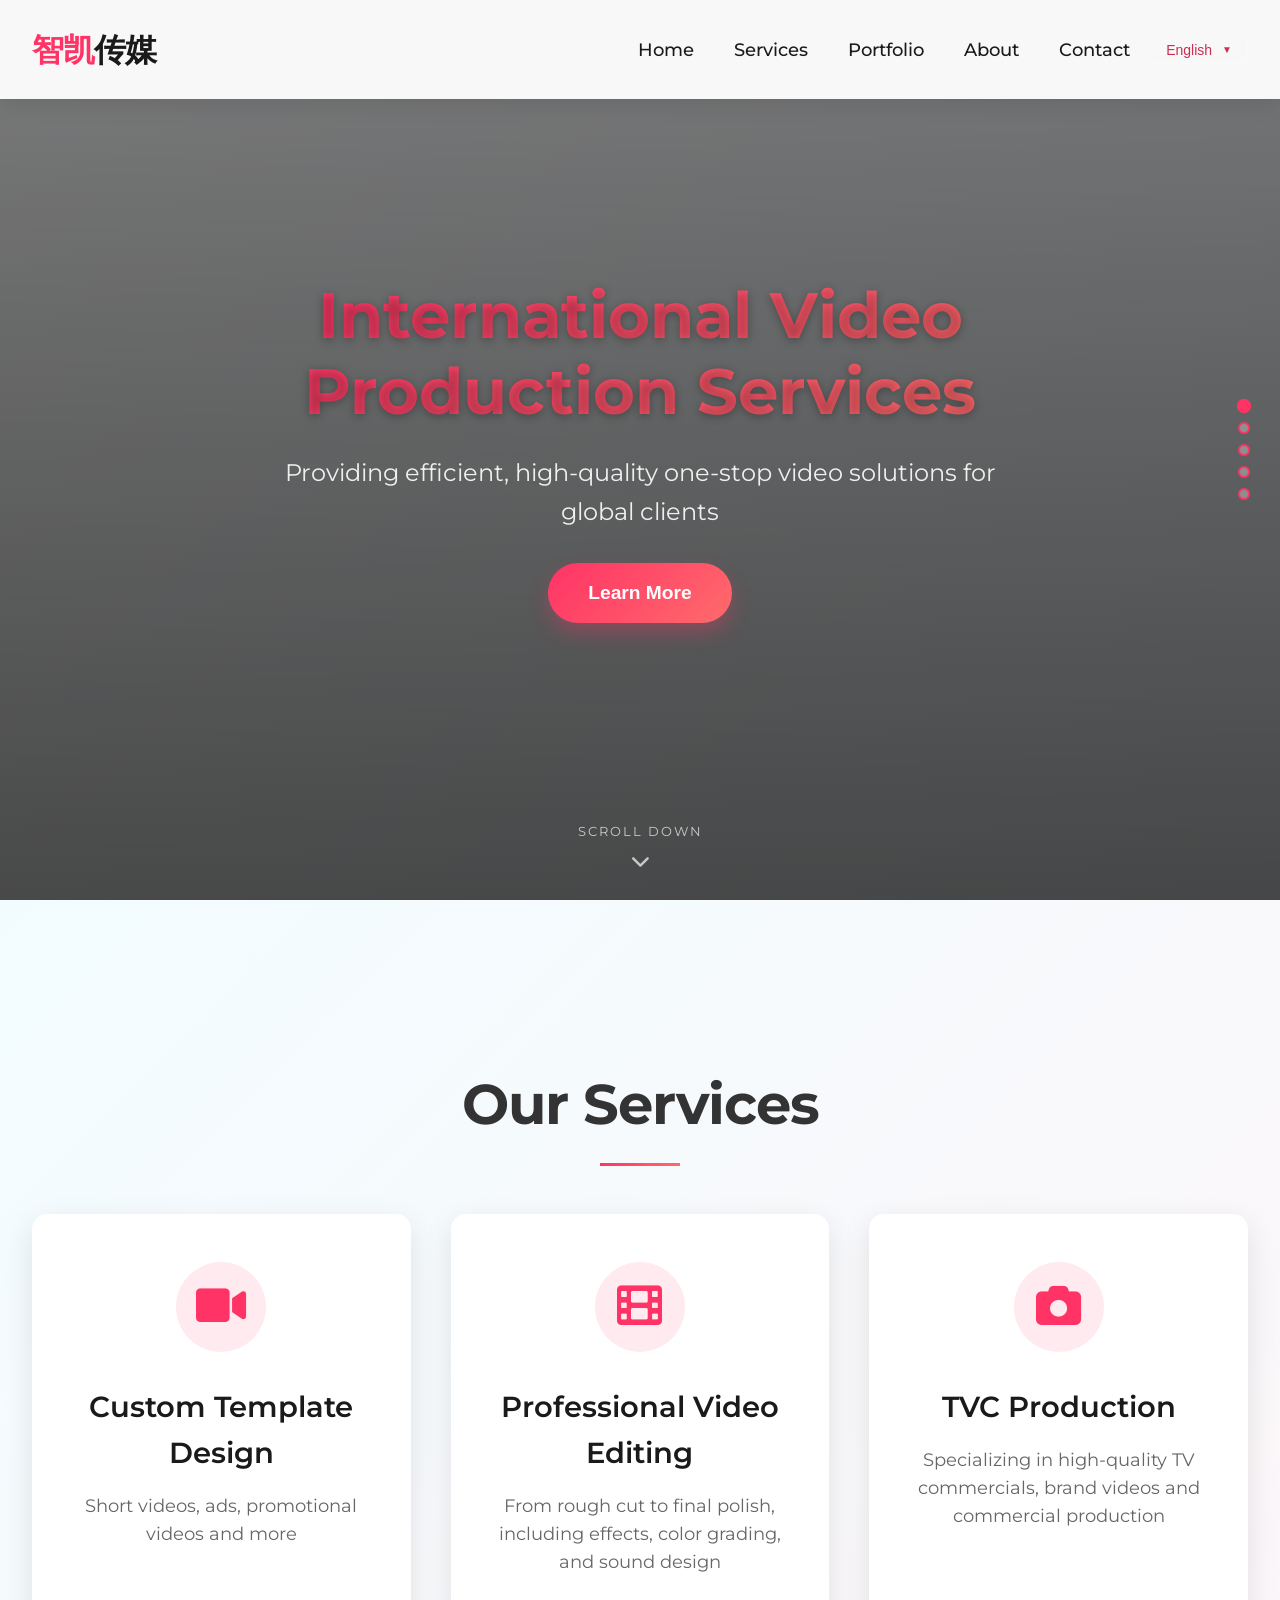
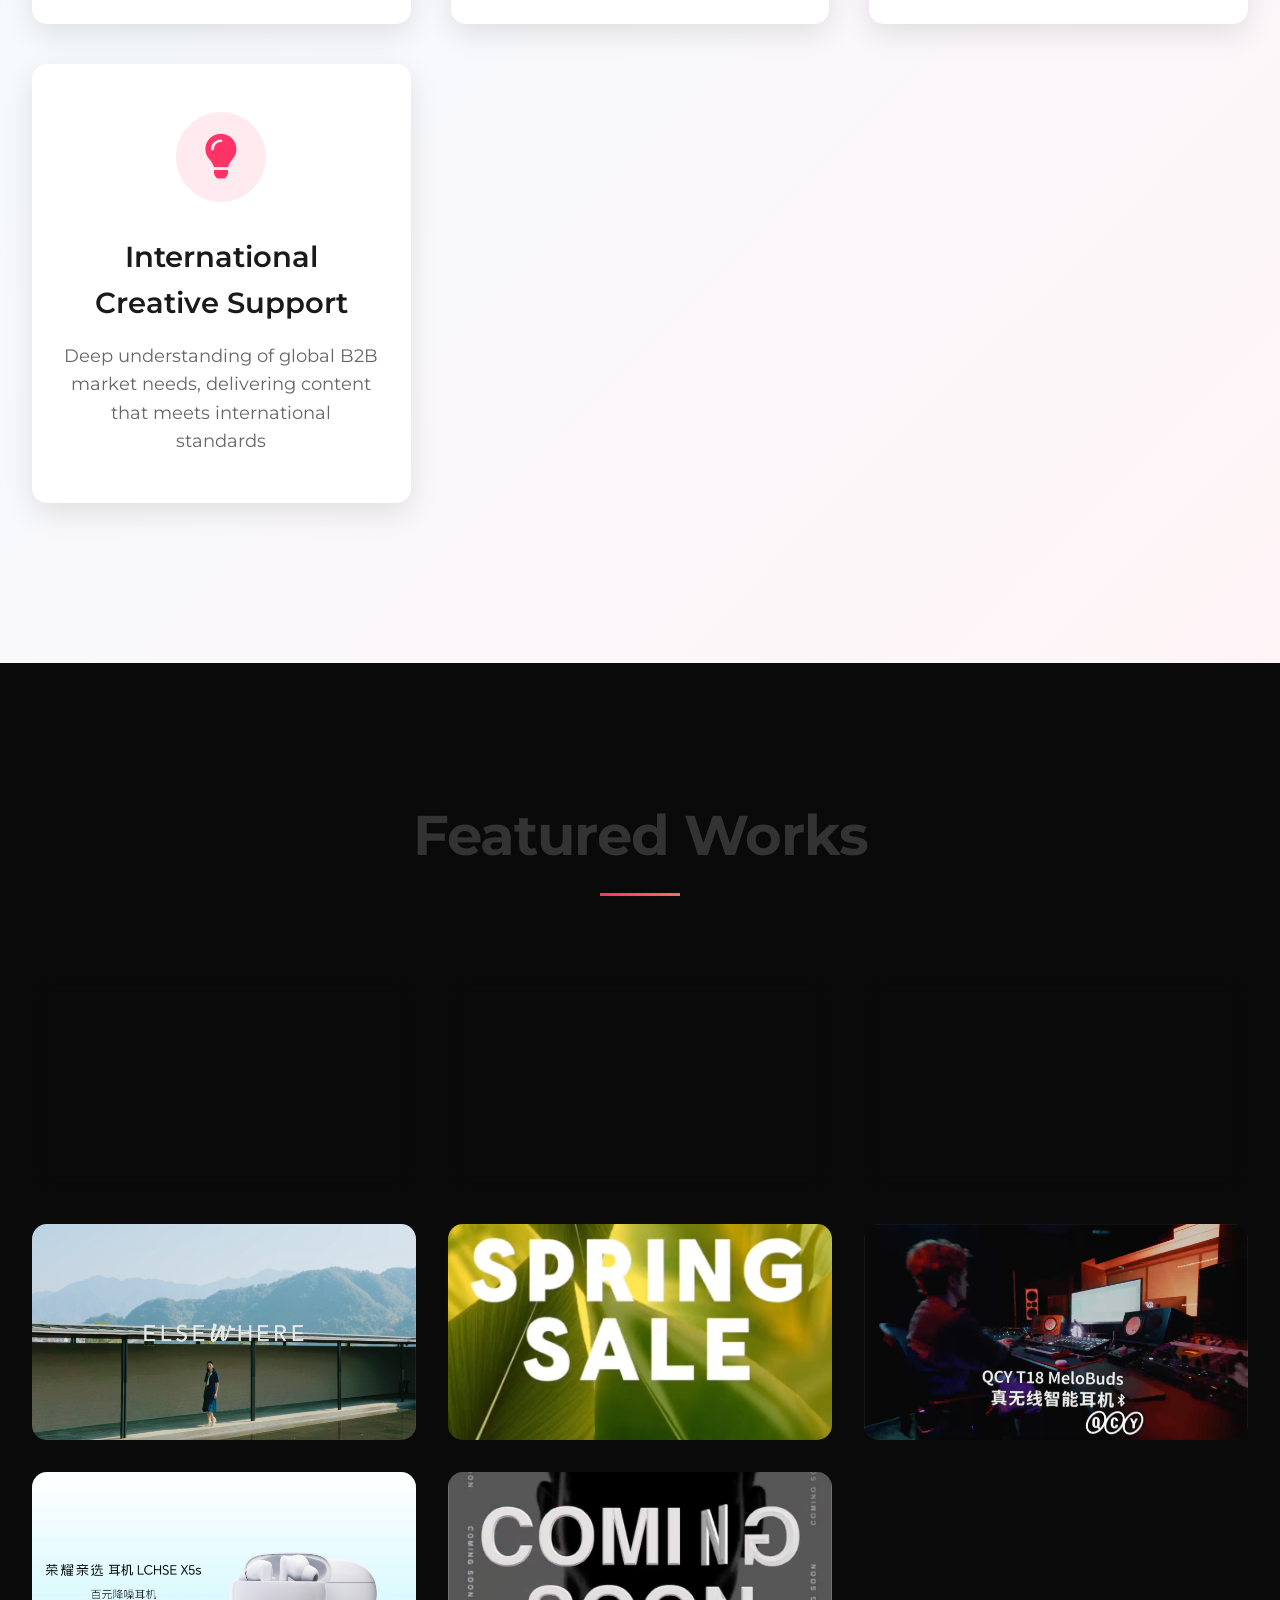
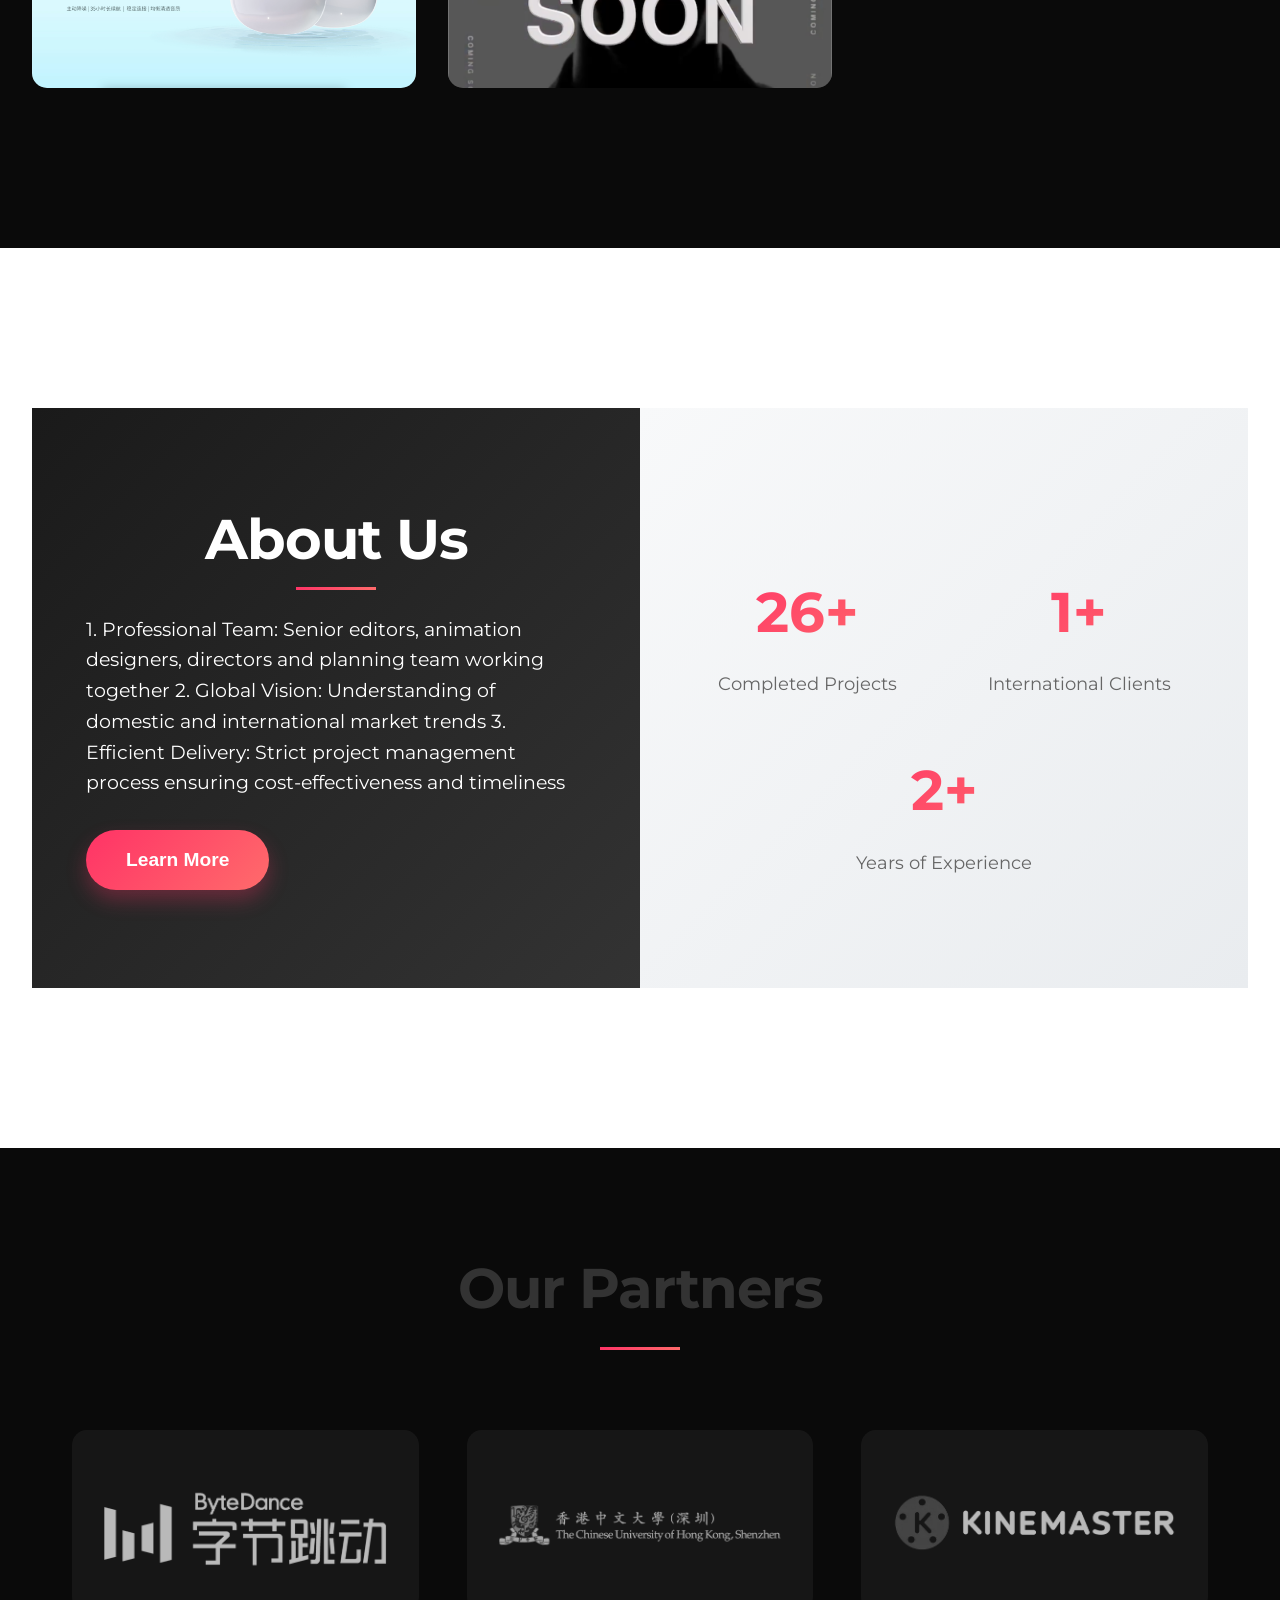
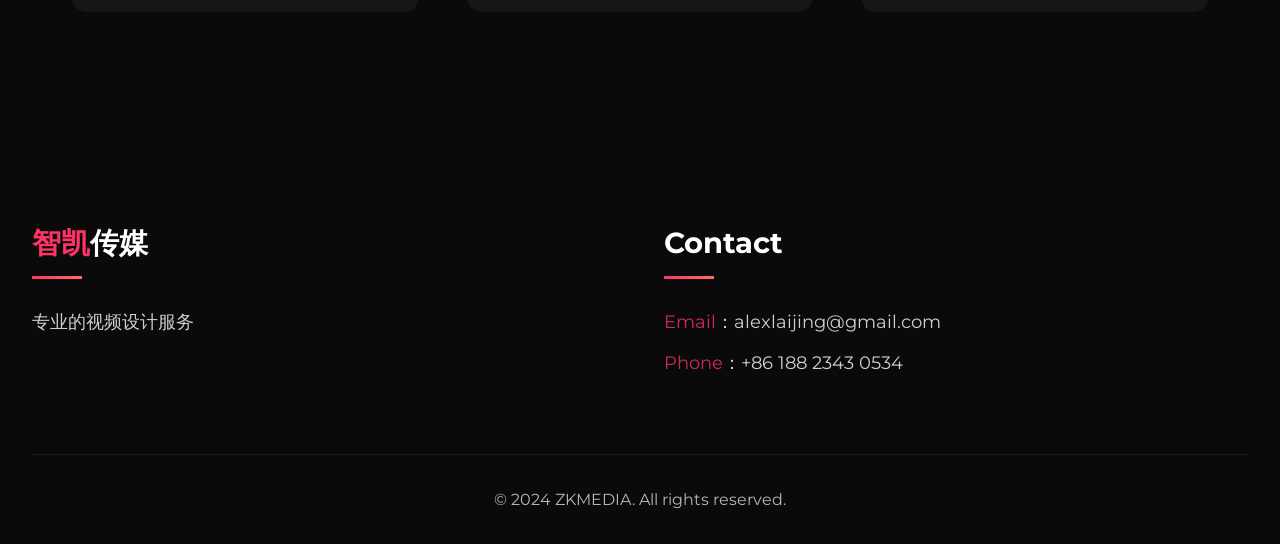
==== index.html @ efde6e02 "Add files via upload" ====
<!DOCTYPE html>
<html lang="zh">
<head>
    <meta charset="UTF-8">
    <meta name="viewport" content="width=device-width, initial-scale=1.0">
    <title>智凯传媒-专业视频设计服务</title>
    <link rel="stylesheet" href="styles.css">
    <link rel="stylesheet" href="https://cdnjs.cloudflare.com/ajax/libs/font-awesome/6.0.0/css/all.min.css">
    <link href="https://fonts.googleapis.com/css2?family=Montserrat:wght@300;400;500;600;700&display=swap" rel="stylesheet">
</head>
<body>
    <div class="preloader"></div>
    <div class="scroll-progress"></div>
    
    <header class="header">
        <nav class="nav-container">
            <div class="logo">
                <h1><span>智凯</span>传媒</h1>
            </div>
            <div class="nav-links">
                <a href="#home" data-i18n="nav.home">首页</a>
                <a href="#services" data-i18n="nav.services">服务</a>
                <a href="#portfolio" data-i18n="nav.portfolio">作品集</a>
                <a href="#about" data-i18n="nav.about">关于我们</a>
                <a href="#contact" data-i18n="nav.contact">联系我们</a>
            </div>
            <div class="menu-toggle">
                <i class="fas fa-bars"></i>
            </div>
        </nav>
    </header>

    <main>
        <section id="home" class="hero-section fullscreen-section">
            <div class="parallax-bg" style="background-image: url('https://images.unsplash.com/photo-1574717024653-61fd2cf4d44d?ixlib=rb-1.2.1&auto=format&fit=crop&w=1950&q=80');"></div>
            <div class="parallax-overlay"></div>
            <div class="hero-content parallax-content">
                <h2 class="animate-text" data-i18n="hero.title">国际化视频制作服务</h2>
                <p class="animate-text-delay" data-i18n="hero.subtitle">为全球客户提供高效、优质的一站式视频解决方案</p>
                <button class="cta-button" data-i18n="hero.cta">了解更多</button>
            </div>
            <div class="scroll-indicator">
                <span data-i18n="hero.scrollDown">向下滚动</span>
                <i class="fas fa-chevron-down"></i>
            </div>
        </section>

        <section id="services" class="services-section">
            <h2 class="section-title scroll-trigger" data-i18n="services.title">我们的服务</h2>
            <div class="services-grid">
                <div class="service-card card-3d">
                    <div class="service-icon">
                        <i class="fas fa-video"></i>
                    </div>
                    <h3 data-i18n="services.custom.title">定制化<br>模版设计</h3>
                    <p data-i18n="services.custom.desc">短视频、广告、宣传片等多场景</p>
                </div>
                <div class="service-card card-3d">
                    <div class="service-icon">
                        <i class="fas fa-film"></i>
                    </div>
                    <h3 data-i18n="services.editing.title">专业<br>视频剪辑</h3>
                    <p data-i18n="services.editing.desc">从粗剪到精修，融合特效、调色、音效等全流程服务</p>
                </div>
                <div class="service-card card-3d">
                    <div class="service-icon">
                        <i class="fas fa-camera"></i>
                    </div>
                    <h3 data-i18n="services.tvc.title">TVC<br>广告制作</h3>
                    <p data-i18n="services.tvc.desc">专注于高品质电视广告、品牌宣传片及商业视频制作</p>
                </div>
                <div class="service-card card-3d">
                    <div class="service-icon">
                        <i class="fas fa-lightbulb"></i>
                    </div>
                    <h3 data-i18n="services.creative.title">国际化<br>创意支持</h3>
                    <p data-i18n="services.creative.desc">深耕海外本土B端市场需求，输出符合全球审美的优质内容</p>
                </div>
            </div>
        </section>

        <section id="portfolio" class="portfolio-section">
            <div class="container">
                <h2 class="section-title" data-i18n="portfolio.title">精选作品</h2>
                <div class="portfolio-grid">
                    <div class="portfolio-item" data-video="videos/portfolio1.mp4">
                        <img src="images/portfolio1.png" alt="作品1">
                        <div class="portfolio-overlay">
                            <h3 data-i18n="portfolio.items.fashion">时尚短视频展示</h3>
                            <p data-i18n="portfolio.clickToPlay">点击播放视频</p>
                        </div>
                    </div>
                    <div class="portfolio-item" data-video="videos/portfolio2.mp4">
                        <img src="images/portfolio2.png" alt="作品2">
                        <div class="portfolio-overlay">
                            <h3 data-i18n="portfolio.items.3c">3C产品剪辑后期</h3>
                            <p data-i18n="portfolio.clickToPlay">点击播放视频</p>
                        </div>
                    </div>
                    <div class="portfolio-item" data-video="videos/portfolio3.mp4">
                        <img src="images/portfolio3.png" alt="作品3">
                        <div class="portfolio-overlay">
                            <h3 data-i18n="portfolio.items.product">产品宣传片</h3>
                            <p data-i18n="portfolio.clickToPlay">点击播放视频</p>
                        </div>
                    </div>
                    <div class="portfolio-item" data-video="videos/portfolio4.mp4">
                        <img src="images/portfolio4.png" alt="作品4">
                        <div class="portfolio-overlay">
                            <h3 data-i18n="portfolio.items.lookbook">LOOKBOOK拍摄制作</h3>
                            <p data-i18n="portfolio.clickToPlay">点击播放视频</p>
                        </div>
                    </div>
                    <div class="portfolio-item" data-video="videos/portfolio5.mp4">
                        <img src="images/portfolio5.png" alt="作品5">
                        <div class="portfolio-overlay">
                            <h3 data-i18n="portfolio.items.fresh">清新短视频展示</h3>
                            <p data-i18n="portfolio.clickToPlay">点击播放视频</p>
                        </div>
                    </div>
                    <div class="portfolio-item" data-video="videos/portfolio6.mp4">
                        <img src="images/portfolio6.png" alt="作品6">
                        <div class="portfolio-overlay">
                            <h3 data-i18n="portfolio.items.3c">3C产品剪辑后期</h3>
                            <p data-i18n="portfolio.clickToPlay">点击播放视频</p>
                        </div>
                    </div>
                    <div class="portfolio-item" data-video="videos/portfolio7.mp4">
                        <img src="images/portfolio7.png" alt="作品7">
                        <div class="portfolio-overlay">
                            <h3 data-i18n="portfolio.items.honor">荣耀耳机</h3>
                            <p data-i18n="portfolio.clickToPlay">点击播放视频</p>
                        </div>
                    </div>
                    <div class="portfolio-item" data-video="videos/portfolio8.mp4">
                        <img src="images/portfolio8.png" alt="作品8">
                        <div class="portfolio-overlay">
                            <h3 data-i18n="portfolio.items.trend">潮流预告短视频</h3>
                            <p data-i18n="portfolio.clickToPlay">点击播放视频</p>
                        </div>
                    </div>
                </div>
            </div>
        </section>

        <section id="about" class="about-section split-layout">
            <div class="split-half left">
                <div class="split-content">
                    <h2 class="section-title scroll-trigger" data-i18n="about.title">关于我们</h2>
                    <p data-i18n="about.content">1、专业团队：资深剪辑师、动画设计师、导演与策划团队协同作业，精准把控创意与质量<br>
                        2、全球视野：洞悉海内外市场趋势，融合本土化元素与国际化标准<br>
                        3、高效交付：严格的项目管理流程，确保高性价比与时效性</p>
                    <button class="cta-button" data-i18n="hero.cta">了解更多</button>
                </div>
            </div>
            <div class="split-half right">
                <div class="stats">
                    <div class="stat-item">
                        <h3>100+</h3>
                        <p data-i18n="about.stats.projects">完成项目</p>
                    </div>
                    <div class="stat-item">
                        <h3>5+</h3>
                        <p data-i18n="about.stats.clients">国际化客户</p>
                    </div>
                    <div class="stat-item">
                        <h3>8年+</h3>
                        <p data-i18n="about.stats.experience">行业经验</p>
                    </div>
                </div>
            </div>
        </section>

        <!-- 合作伙伴部分 -->
        <section id="partners" class="partners-section">
            <div class="container">
                <h2 class="section-title" data-i18n="partners.title">合作伙伴</h2>
                <div class="partners-grid">
                    <div class="partner-item">
                        <img src="images/partner1.png" alt="合作伙伴1">
                    </div>
                    <div class="partner-item">
                        <img src="images/partner2.png" alt="合作伙伴2">
                    </div>
                    <div class="partner-item">
                        <img src="images/partner3.png" alt="合作伙伴3">
                    </div>
                </div>
            </div>
        </section>
    </main>

    <footer class="footer">
        <div class="footer-content">
            <div class="footer-section">
                <h3><span>智凯</span>传媒</h3>
                <p>专业的视频设计服务</p>
            </div>
            <div class="footer-section">
                <h4 data-i18n="footer.contact">联系方式</h4>
                <p><span data-i18n="footer.email">邮箱</span>：alexlaijing@gmail.com</p>
                <p><span data-i18n="footer.phone">电话</span>：+86 188 2343 0534</p>
            </div>
        </div>
        <div class="footer-bottom">
            <p data-i18n="footer.rights">&copy; 2024 ZKMEDIA. All rights reserved.</p>
        </div>
    </footer>

    <button class="scroll-top-button">
        <i class="fas fa-arrow-up"></i>
    </button>

    <!-- 引入语言相关脚本 -->
    <script>
        // 确保 translations 对象在全局作用域可用
        window.translations = {};
    </script>
    <script src="js/languages.js"></script>
    <script src="js/languageManager.js"></script>
    <script src="script.js"></script>

    <!-- 视频播放弹窗 -->
    <div class="video-modal">
        <div class="video-modal-content">
            <span class="close-video">&times;</span>
            <video id="portfolio-video" controls>
                <source src="" type="video/mp4">
                您的浏览器不支持视频播放。
            </video>
        </div>
    </div>
</body>
</html>
---- styles.css ----
/* 全局样式 */
:root {
    --primary-color: #1a1a1a;
    --secondary-color: #ff3366;
    --accent-color: #00c6ff;
    --text-color: #333;
    --light-bg: #f8f9fa;
    --dark-bg: #0a0a0a;
    --white: #ffffff;
    --transition: all 0.3s cubic-bezier(0.25, 0.8, 0.25, 1);
    --box-shadow: 0 10px 30px rgba(0, 0, 0, 0.1);
    --gradient: linear-gradient(135deg, #ff3366 0%, #ff6b6b 100%);
    --gradient-dark: linear-gradient(135deg, #1a1a1a 0%, #333 100%);
    --gradient-light: linear-gradient(135deg, #f8f9fa 0%, #e9ecef 100%);
    --font-primary: 'Montserrat', sans-serif;
}

* {
    margin: 0;
    padding: 0;
    box-sizing: border-box;
}

body {
    font-family: var(--font-primary);
    line-height: 1.6;
    color: var(--text-color);
    overflow-x: hidden;
    background-color: var(--white);
    opacity: 1;
    transition: opacity 0.5s ease;
}

body.loaded {
    opacity: 1;
}

.section-title {
    text-align: center;
    font-size: 3.5rem;
    margin-bottom: 3rem;
    position: relative;
    padding-bottom: 1rem;
    font-weight: 700;
    letter-spacing: -1px;
}

.section-title::after {
    content: '';
    position: absolute;
    bottom: 0;
    left: 50%;
    transform: translateX(-50%);
    width: 80px;
    height: 3px;
    background: var(--gradient);
}

/* 导航栏样式 */
.header {
    position: fixed;
    top: 0;
    left: 0;
    width: 100%;
    z-index: 1000;
    background: rgba(255, 255, 255, 0.95);
    box-shadow: 0 2px 10px rgba(0, 0, 0, 0.1);
    transition: var(--transition);
}

.header.scroll-down {
    transform: translateY(-100%);
}

.header.scroll-up {
    transform: translateY(0);
    box-shadow: 0 5px 20px rgba(0, 0, 0, 0.1);
}

.nav-container {
    max-width: 1400px;
    margin: 0 auto;
    padding: 1.5rem 2rem;
    display: flex;
    justify-content: space-between;
    align-items: center;
}

.logo h1 {
    font-size: 2rem;
    font-weight: 700;
    color: var(--primary-color);
    letter-spacing: -1px;
}

.logo span {
    color: var(--secondary-color);
}

.nav-links {
    display: flex;
    align-items: center;
}

.nav-links a {
    color: var(--primary-color);
    text-decoration: none;
    margin-left: 2.5rem;
    font-weight: 500;
    transition: var(--transition);
    position: relative;
    font-size: 1.1rem;
}

.nav-links a::after {
    content: '';
    position: absolute;
    bottom: -5px;
    left: 0;
    width: 0;
    height: 2px;
    background: var(--gradient);
    transition: width 0.3s ease;
}

.nav-links a:hover::after {
    width: 100%;
}

.menu-toggle {
    display: none;
    font-size: 1.5rem;
    cursor: pointer;
    color: var(--primary-color);
}

/* 英雄区域样式 */
.hero-section {
    height: 100vh;
    display: flex;
    align-items: center;
    justify-content: space-between;
    padding: 0 5%;
    background: var(--gradient-light);
    position: relative;
    overflow: hidden;
}

.hero-content {
    max-width: 600px;
    z-index: 2;
}

.hero-content h2 {
    font-size: 4.5rem;
    font-weight: 700;
    margin-bottom: 1.5rem;
    opacity: 0;
    transform: translateY(30px);
    animation: fadeInUp 0.8s ease forwards;
    line-height: 1.2;
    background: var(--gradient);
    -webkit-background-clip: text;
    -webkit-text-fill-color: transparent;
    background-clip: text;
    text-fill-color: transparent;
}

.hero-content p {
    font-size: 1.4rem;
    margin-bottom: 2.5rem;
    opacity: 0;
    transform: translateY(30px);
    animation: fadeInUp 0.8s ease 0.2s forwards;
    color: var(--primary-color);
}

.cta-button {
    padding: 1.2rem 2.5rem;
    font-size: 1.2rem;
    font-weight: 600;
    color: white;
    background: var(--gradient);
    border: none;
    border-radius: 50px;
    cursor: pointer;
    transition: var(--transition);
    opacity: 0;
    transform: translateY(30px);
    animation: fadeInUp 0.8s ease 0.4s forwards;
    box-shadow: 0 10px 20px rgba(255, 51, 102, 0.3);
    position: relative;
    overflow: hidden;
}

.cta-button::before {
    content: '';
    position: absolute;
    top: 0;
    left: 0;
    width: 100%;
    height: 100%;
    background: rgba(255, 255, 255, 0.1);
    transform: translateX(-100%);
    transition: transform 0.6s ease;
}

.cta-button:hover::before {
    transform: translateX(0);
}

.cta-button:hover {
    transform: translateY(-5px);
    box-shadow: 0 15px 30px rgba(255, 51, 102, 0.4);
}

.hero-video-placeholder {
    flex: 1;
    max-width: 50%;
    height: 100%;
    position: relative;
}

.video-container {
    width: 100%;
    height: 100%;
    background: rgba(0, 0, 0, 0.1);
    border-radius: 20px;
    position: relative;
    overflow: hidden;
    box-shadow: var(--box-shadow);
    transform: perspective(1000px) rotateY(-5deg);
    transition: transform 0.5s ease;
}

.video-container:hover {
    transform: perspective(1000px) rotateY(0deg);
}

.video-overlay {
    position: absolute;
    top: 0;
    left: 0;
    width: 100%;
    height: 100%;
    background: linear-gradient(135deg, rgba(26, 26, 26, 0.2) 0%, rgba(0, 198, 255, 0.2) 100%);
}

.scroll-indicator {
    position: absolute;
    bottom: 30px;
    left: 50%;
    transform: translateX(-50%);
    display: flex;
    flex-direction: column;
    align-items: center;
    color: var(--primary-color);
    opacity: 0.7;
    transition: var(--transition);
    cursor: pointer;
}

.scroll-indicator:hover {
    opacity: 1;
}

.scroll-indicator span {
    font-size: 0.8rem;
    margin-bottom: 0.5rem;
    text-transform: uppercase;
    letter-spacing: 2px;
}

.scroll-indicator i {
    font-size: 1.2rem;
    animation: bounce 2s infinite;
}

@keyframes bounce {
    0%, 20%, 50%, 80%, 100% {
        transform: translateY(0);
    }
    40% {
        transform: translateY(-10px);
    }
    60% {
        transform: translateY(-5px);
    }
}

/* 服务区域样式 */
.services-section {
    padding: 10rem 2rem;
    background: white;
    position: relative;
}

.services-section::before {
    content: '';
    position: absolute;
    top: 0;
    left: 0;
    width: 100%;
    height: 100%;
    background: linear-gradient(135deg, rgba(0, 198, 255, 0.05) 0%, rgba(255, 51, 102, 0.05) 100%);
    z-index: 0;
}

.services-grid {
    display: grid;
    grid-template-columns: repeat(auto-fit, minmax(280px, 1fr));
    gap: 2.5rem;
    max-width: 1400px;
    margin: 0 auto;
    position: relative;
    z-index: 1;
}

.service-card {
    padding: 3rem 2rem;
    text-align: center;
    background: white;
    border-radius: 15px;
    box-shadow: var(--box-shadow);
    transition: var(--transition);
    position: relative;
    overflow: hidden;
    transform: translateY(0);
}

.service-card::before {
    content: '';
    position: absolute;
    top: 0;
    left: 0;
    width: 100%;
    height: 5px;
    background: var(--gradient);
    transform: scaleX(0);
    transform-origin: left;
    transition: transform 0.4s ease;
}

.service-card:hover::before {
    transform: scaleX(1);
}

.service-card:hover {
    transform: translateY(-15px);
    box-shadow: 0 20px 40px rgba(0, 0, 0, 0.1);
}

.service-icon {
    width: 90px;
    height: 90px;
    margin: 0 auto 2rem;
    display: flex;
    align-items: center;
    justify-content: center;
    background: rgba(255, 51, 102, 0.1);
    border-radius: 50%;
    transition: var(--transition);
    position: relative;
}

.service-icon::before {
    content: '';
    position: absolute;
    top: -5px;
    left: -5px;
    right: -5px;
    bottom: -5px;
    border-radius: 50%;
    background: var(--gradient);
    opacity: 0;
    transition: opacity 0.3s ease;
    z-index: -1;
}

.service-card:hover .service-icon::before {
    opacity: 0.2;
}

.service-card:hover .service-icon {
    transform: rotateY(180deg);
}

.service-card:hover .service-icon i {
    color: var(--secondary-color);
    transform: rotateY(180deg);
}

.service-card i {
    font-size: 2.8rem;
    color: var(--secondary-color);
    transition: var(--transition);
}

.service-card h3 {
    font-size: 1.8rem;
    margin-bottom: 1rem;
    color: var(--primary-color);
    font-weight: 600;
}

.service-card p {
    color: #666;
    font-size: 1.1rem;
}

/* 作品集样式 */
.portfolio-section {
    padding: 8rem 0;
    background: var(--dark-bg);
    position: relative;
    overflow: hidden;
}

.portfolio-grid {
    display: grid;
    grid-template-columns: repeat(auto-fit, minmax(300px, 1fr));
    gap: 2rem;
    padding: 2rem;
    max-width: 1400px;
    margin: 0 auto;
}

.portfolio-item {
    position: relative;
    border-radius: 15px;
    overflow: hidden;
    aspect-ratio: 16/9;
    background: rgba(255, 255, 255, 0.1);
    backdrop-filter: blur(10px);
    transition: var(--transition);
}

.portfolio-item img {
    width: 100%;
    height: 100%;
    object-fit: cover;
    transition: var(--transition);
}

.portfolio-overlay {
    position: absolute;
    top: 0;
    left: 0;
    width: 100%;
    height: 100%;
    background: rgba(0, 0, 0, 0.7);
    display: flex;
    flex-direction: column;
    justify-content: center;
    align-items: center;
    opacity: 0;
    transition: var(--transition);
    padding: 2rem;
    text-align: center;
}

.portfolio-item:hover .portfolio-overlay {
    opacity: 1;
}

.portfolio-item:hover img {
    transform: scale(1.1);
}

.portfolio-overlay h3 {
    color: white;
    font-size: 1.8rem;
    margin-bottom: 0.8rem;
    transform: translateY(20px);
    transition: transform 0.3s ease 0.1s;
    font-weight: 600;
}

.portfolio-overlay p {
    color: rgba(255, 255, 255, 0.8);
    transform: translateY(20px);
    transition: transform 0.3s ease 0.2s;
    font-size: 1.1rem;
}

.portfolio-item:hover .portfolio-overlay h3,
.portfolio-item:hover .portfolio-overlay p {
    transform: translateY(0);
}

/* 关于我们样式 */
.about-section {
    padding: 10rem 2rem;
    background: white;
    position: relative;
}

.about-content {
    max-width: 900px;
    margin: 0 auto;
    text-align: center;
    position: relative;
    z-index: 1;
}

.about-content p {
    font-size: 1.2rem;
    margin-bottom: 4rem;
    color: #666;
    line-height: 1.8;
}

.stats {
    display: flex;
    justify-content: space-around;
    flex-wrap: wrap;
    margin-top: 3rem;
}

.stat-item {
    text-align: center;
    padding: 1.5rem;
    position: relative;
}

.stat-item::after {
    content: '';
    position: absolute;
    bottom: 0;
    left: 50%;
    transform: translateX(-50%);
    width: 50px;
    height: 3px;
    background: var(--gradient);
    opacity: 0;
    transition: opacity 0.3s ease;
}

.stat-item:hover::after {
    opacity: 1;
}

.stat-item h3 {
    font-size: 3.5rem;
    color: var(--secondary-color);
    margin-bottom: 0.8rem;
    font-weight: 700;
    background: var(--gradient);
    -webkit-background-clip: text;
    -webkit-text-fill-color: transparent;
    background-clip: text;
    text-fill-color: transparent;
}

.stat-item p {
    font-size: 1.1rem;
    color: #666;
    margin-bottom: 0;
}

/* 联系我们样式 */
.contact-section {
    padding: 10rem 2rem;
    background: var(--gradient-light);
    position: relative;
}

.contact-section::before {
    content: '';
    position: absolute;
    top: 0;
    left: 0;
    width: 100%;
    height: 100%;
    background: linear-gradient(135deg, rgba(0, 198, 255, 0.05) 0%, rgba(255, 51, 102, 0.05) 100%);
    z-index: 0;
}

.contact-container {
    max-width: 1200px;
    width: 90%;
    margin: 0 auto;
    padding: 2rem;
}

.contact-form {
    background: rgba(255, 255, 255, 0.1);
    padding: 3rem;
    border-radius: 20px;
    backdrop-filter: blur(10px);
    max-width: 800px;
    margin: 0 auto;
    display: grid;
    grid-template-columns: repeat(auto-fit, minmax(300px, 1fr));
    gap: 2rem;
}

.contact-form input,
.contact-form textarea {
    width: 100%;
    padding: 1rem;
    border: none;
    background: rgba(255, 255, 255, 0.1);
    border-radius: 10px;
    color: var(--white);
    font-size: 1rem;
    transition: var(--transition);
}

.contact-form textarea {
    grid-column: 1 / -1;
    min-height: 150px;
    resize: vertical;
}

.contact-form button {
    grid-column: 1 / -1;
    padding: 1rem 2rem;
    background: var(--gradient);
    border: none;
    border-radius: 10px;
    color: var(--white);
    font-size: 1.1rem;
    cursor: pointer;
    transition: var(--transition);
    max-width: 200px;
    margin: 0 auto;
}

@media (max-width: 768px) {
    .contact-container {
        padding: 1rem;
    }
    
    .contact-form {
        padding: 2rem;
        gap: 1.5rem;
        max-width: 100%;
    }
    
    .contact-form input,
    .contact-form textarea {
        padding: 0.8rem;
        font-size: 0.9rem;
    }
    
    .contact-form textarea {
        min-height: 120px;
    }
    
    .contact-form button {
        padding: 0.8rem 1.5rem;
        font-size: 1rem;
        max-width: 180px;
    }
    
    .contact-info {
        margin-top: 2rem;
    }
    
    .contact-info-item {
        margin-bottom: 1.5rem;
    }
    
    .contact-info-item i {
        font-size: 1.2rem;
        margin-right: 0.8rem;
    }
    
    .contact-info-item p {
        font-size: 0.9rem;
    }
}

/* 页脚样式 */
.footer {
    background: var(--dark-bg);
    color: white;
    padding: 5rem 2rem 2rem;
}

.footer-content {
    max-width: 1400px;
    margin: 0 auto;
    display: grid;
    grid-template-columns: repeat(auto-fit, minmax(250px, 1fr));
    gap: 3rem;
}

.footer-section h3,
.footer-section h4 {
    margin-bottom: 1.8rem;
    position: relative;
    padding-bottom: 0.8rem;
    font-size: 1.8rem;
}

.footer-section h3::after,
.footer-section h4::after {
    content: '';
    position: absolute;
    bottom: 0;
    left: 0;
    width: 50px;
    height: 3px;
    background: var(--gradient);
}

.footer-section span {
    color: var(--secondary-color);
}

.footer-section p {
    margin-bottom: 0.8rem;
    opacity: 0.8;
    font-size: 1.1rem;
}

.social-links {
    display: flex;
    gap: 1.2rem;
}

.social-links a {
    color: white;
    font-size: 1.5rem;
    transition: var(--transition);
    width: 45px;
    height: 45px;
    display: flex;
    align-items: center;
    justify-content: center;
    background: rgba(255, 255, 255, 0.1);
    border-radius: 50%;
}

.social-links a:hover {
    color: var(--secondary-color);
    background: white;
    transform: translateY(-5px);
}

.footer-bottom {
    text-align: center;
    margin-top: 4rem;
    padding-top: 2rem;
    border-top: 1px solid rgba(255, 255, 255, 0.1);
    opacity: 0.7;
    font-size: 1rem;
}

/* 动画 */
@keyframes fadeInUp {
    to {
        opacity: 1;
        transform: translateY(0);
    }
}

/* 响应式设计 */
@media (max-width: 992px) {
    .hero-content h2 {
        font-size: 3.5rem;
    }
    
    .services-grid,
    .portfolio-grid {
        grid-template-columns: repeat(2, 1fr);
    }
}

@media (max-width: 768px) {
    .nav-links {
        position: fixed;
        top: 70px;
        left: 0;
        width: 100%;
        background: white;
        flex-direction: column;
        align-items: center;
        padding: 2rem 0;
        box-shadow: 0 5px 15px rgba(0, 0, 0, 0.1);
        transform: translateY(-100%);
        opacity: 0;
        transition: transform 0.3s ease, opacity 0.3s ease;
        pointer-events: none;
    }

    .nav-links.active {
        transform: translateY(0);
        opacity: 1;
        pointer-events: all;
    }

    .nav-links a {
        margin: 1rem 0;
    }

    .menu-toggle {
        display: block;
    }

    .menu-toggle.active i::before {
        content: "\f00d";
    }

    .hero-section {
        flex-direction: column;
        text-align: center;
        padding-top: 100px;
    }

    .hero-content {
        margin-bottom: 2rem;
    }

    .hero-content h2 {
        font-size: 2.8rem;
    }

    .hero-video-placeholder {
        max-width: 100%;
        height: 300px;
    }

    .services-grid,
    .portfolio-grid {
        grid-template-columns: repeat(2, 1fr);
        gap: 1.5rem;
        padding: 0 1rem;
    }
    
    .service-card {
        padding: 2rem 1.5rem;
    }
    
    .service-card h3 {
        font-size: 1.4rem;
    }
    
    .service-card p {
        font-size: 0.9rem;
    }
    
    .service-icon {
        width: 70px;
        height: 70px;
        margin-bottom: 1.5rem;
    }
    
    .service-icon i {
        font-size: 2rem;
    }

    .stats {
        flex-direction: column;
        gap: 2rem;
    }

    .section-title {
        font-size: 2.5rem;
    }

    .about-content {
        padding: 0 1rem;
        width: 100%;
        max-width: 100%;
    }
    
    .about-content p {
        font-size: 0.9rem;
        line-height: 1.5;
        margin-bottom: 1.5rem;
        padding: 0 0.5rem;
    }
    
    .about-content h2 {
        font-size: 1.8rem;
        margin-bottom: 1.2rem;
        padding: 0 0.5rem;
    }
    
    .about-content .cta-button {
        padding: 0.8rem 1.5rem;
        font-size: 0.9rem;
    }
    
    .stats {
        gap: 1.2rem;
        padding: 0 0.5rem;
    }
    
    .stat-item {
        padding: 1rem;
    }
    
    .stat-item h3 {
        font-size: 2rem;
    }
    
    .stat-item p {
        font-size: 0.8rem;
    }
    
    .about-section {
        padding: 4rem 0;
    }
}

/* 动画效果 */
.animate-text {
    opacity: 0;
    transform: translateY(20px);
    animation: fadeInUp 0.8s ease forwards;
}

.animate-text-delay {
    opacity: 0;
    transform: translateY(20px);
    animation: fadeInUp 0.8s ease 0.2s forwards;
}

/* 漂浮动画 */
@keyframes float {
    0% {
        transform: translateY(0px) rotate(-5deg);
    }
    50% {
        transform: translateY(-15px) rotate(-3deg);
    }
    100% {
        transform: translateY(0px) rotate(-5deg);
    }
}

@keyframes float2 {
    0% {
        transform: translateY(0px) rotate(3deg);
    }
    50% {
        transform: translateY(-20px) rotate(5deg);
    }
    100% {
        transform: translateY(0px) rotate(3deg);
    }
}

@keyframes float3 {
    0% {
        transform: translateY(0px) rotate(-2deg);
    }
    50% {
        transform: translateY(-10px) rotate(0deg);
    }
    100% {
        transform: translateY(0px) rotate(-2deg);
    }
}

@keyframes float4 {
    0% {
        transform: translateY(0px) rotate(4deg);
    }
    50% {
        transform: translateY(-18px) rotate(6deg);
    }
    100% {
        transform: translateY(0px) rotate(4deg);
    }
}
@keyframes float5 {
    0% {
        transform: translateY(0px) rotate(3deg);
    }
    50% {
        transform: translateY(-20px) rotate(5deg);
    }
    100% {
        transform: translateY(0px) rotate(3deg);
    }
}

@keyframes float6 {
    0% {
        transform: translateY(0px) rotate(-2deg);
    }
    50% {
        transform: translateY(10px) rotate(0deg);
    }
    100% {
        transform: translateY(0px) rotate(-2deg);
    }
}

@keyframes float7 {
    0% {
        transform: translateY(0px) rotate(4deg);
    }
    50% {
        transform: translateY(-18px) rotate(6deg);
    }
    100% {
        transform: translateY(0px) rotate(4deg);
    }
}
@keyframes float8 {
    0% {
        transform: translateY(0px) rotate(-5deg);
    }
    50% {
        transform: translateY(-15px) rotate(-3deg);
    }
    100% {
        transform: translateY(0px) rotate(-5deg);
    }
}

.portfolio-item:nth-child(1) {
    animation: float 6s ease-in-out infinite;
}

.portfolio-item:nth-child(2) {
    animation: float2 7s ease-in-out infinite;
}

.portfolio-item:nth-child(3) {
    animation: float3 5s ease-in-out infinite;
}

.portfolio-item:nth-child(4) {
    animation: float4 8s ease-in-out infinite;
}
.portfolio-item:nth-child(5) {
    animation: float5 7s ease-in-out infinite;
}
.portfolio-item:nth-child(6) {
    animation: float4 8s ease-in-out infinite;
}
.portfolio-item:nth-child(7) {
    animation: float4 5s ease-in-out infinite;
}
.portfolio-item:nth-child(8) {
    animation: float4 7s ease-in-out infinite;
}

/* 鼠标悬停效果 */
.hover-lift {
    transition: transform 0.3s ease, box-shadow 0.3s ease;
}

.hover-lift:hover {
    transform: translateY(-5px);
    box-shadow: 0 10px 20px rgba(0, 0, 0, 0.1);
}

/* 全屏动效 */
.fullscreen-section {
    height: 100vh;
    width: 100%;
    display: flex;
    align-items: center;
    justify-content: center;
    position: relative;
    overflow: hidden;
}

.parallax-bg {
    position: absolute;
    top: 0;
    left: 0;
    width: 100%;
    height: 100%;
    background-size: cover;
    background-position: center;
    transform: scale(1.1);
    transition: transform 0.5s ease;
}

.parallax-content {
    position: relative;
    z-index: 2;
    text-align: center;
    max-width: 800px;
    padding: 0 2rem;
}

.parallax-content h2 {
    font-size: 4rem;
    margin-bottom: 1.5rem;
    color: white;
    text-shadow: 0 2px 10px rgba(0, 0, 0, 0.3);
}

.parallax-content p {
    font-size: 1.5rem;
    margin-bottom: 2rem;
    color: rgba(255, 255, 255, 0.9);
}

.parallax-overlay {
    position: absolute;
    top: 0;
    left: 0;
    width: 100%;
    height: 100%;
    background: linear-gradient(to bottom, rgba(0, 0, 0, 0.5) 0%, rgba(0, 0, 0, 0.7) 100%);
}

/* 滚动进度条 */
.scroll-progress {
    position: fixed;
    top: 0;
    left: 0;
    height: 3px;
    background: var(--gradient);
    z-index: 1001;
    transition: width 0.3s ease;
}

/* 返回顶部按钮 */
.scroll-top-button {
    position: fixed;
    bottom: 30px;
    right: 30px;
    width: 50px;
    height: 50px;
    border-radius: 50%;
    background: var(--gradient);
    color: white;
    display: flex;
    align-items: center;
    justify-content: center;
    cursor: pointer;
    opacity: 0;
    transform: translateY(20px);
    transition: all 0.3s ease;
    box-shadow: 0 5px 15px rgba(0, 0, 0, 0.2);
    z-index: 1000;
}

.scroll-top-button.show {
    opacity: 1;
    transform: translateY(0);
}

.scroll-top-button:hover {
    transform: translateY(-5px);
    box-shadow: 0 10px 20px rgba(0, 0, 0, 0.3);
}

/* 鼠标跟随效果 */
.cursor {
    position: fixed;
    width: 10px;
    height: 10px;
    border-radius: 50%;
    background: #d8d8d8;
    pointer-events: none;
    z-index: 9999;
    animation: cursorFade 0.5s ease forwards;
    opacity: 0.4;
}

@keyframes cursorFade {
    0% {
        opacity: 0.4;
        transform: scale(1);
    }
    100% {
        opacity: 0;
        transform: scale(1.5);
    }
}

/* 页面加载动画 */
.preloader {
    position: fixed;
    top: 0;
    left: 0;
    width: 100%;
    height: 100%;
    background: var(--dark-bg);
    display: flex;
    align-items: center;
    justify-content: center;
    z-index: 9999;
    transition: opacity 0.5s ease;
}

.preloader.fade-out {
    opacity: 0;
}

.preloader::after {
    content: '';
    width: 50px;
    height: 50px;
    border: 3px solid rgba(255, 255, 255, 0.3);
    border-radius: 50%;
    border-top-color: var(--secondary-color);
    animation: spin 1s ease-in-out infinite;
}

@keyframes spin {
    to {
        transform: rotate(360deg);
    }
}

/* 全屏滚动效果 */
html {
    scroll-behavior: smooth;
}

/* 3D卡片效果 */
.card-3d {
    transform-style: preserve-3d;
    transition: transform 0.5s ease;
}

.card-3d:hover {
    transform: rotateY(10deg) rotateX(5deg);
}

/* 视差滚动效果 */
.parallax-scroll {
    transform: translateY(0);
    transition: transform 0.1s ease-out;
}

/* 滚动指示器 */
.scroll-indicator {
    position: absolute;
    bottom: 30px;
    left: 50%;
    transform: translateX(-50%);
    display: flex;
    flex-direction: column;
    align-items: center;
    color: white;
    opacity: 0.7;
    transition: var(--transition);
    cursor: pointer;
}

.scroll-indicator span {
    font-size: 0.8rem;
    margin-bottom: 0.5rem;
    text-transform: uppercase;
    letter-spacing: 2px;
}

.scroll-indicator i {
    font-size: 1.2rem;
    animation: bounce 2s infinite;
}

/* 全屏背景视频 */
.fullscreen-video {
    position: absolute;
    top: 0;
    left: 0;
    width: 100%;
    height: 100%;
    object-fit: cover;
    z-index: -1;
}

/* 滚动触发动画 */
.scroll-trigger {
    opacity: 0;
    transform: translateY(50px);
    transition: opacity 0.8s ease, transform 0.8s ease;
}

.scroll-trigger.visible {
    opacity: 1;
    transform: translateY(0);
}

/* 全屏分割布局 */
.split-layout {
    display: flex;
    height: 100vh;
}

.split-half {
    flex: 1;
    display: flex;
    align-items: center;
    justify-content: center;
    padding: 2rem;
    position: relative;
    overflow: hidden;
}

.split-half.left {
    background: var(--gradient-dark);
    color: white;
}

.split-half.right {
    background: var(--gradient-light);
}

.split-content {
    max-width: 500px;
    z-index: 2;
}

.split-content h2 {
    font-size: 3.5rem;
    margin-bottom: 1.5rem;
    line-height: 1.2;
}

.split-content p {
    font-size: 1.2rem;
    margin-bottom: 2rem;
}

/* 全屏滚动部分 */
.fullscreen-section {
    height: 100vh;
    width: 100%;
    display: flex;
    align-items: center;
    justify-content: center;
    position: relative;
    overflow: hidden;
}

/* 滚动进度指示器 */
.scroll-progress-indicator {
    position: fixed;
    right: 30px;
    top: 50%;
    transform: translateY(-50%);
    display: flex;
    flex-direction: column;
    gap: 10px;
    z-index: 1000;
}

.progress-dot {
    width: 12px;
    height: 12px;
    border-radius: 50%;
    background: rgba(255, 255, 255, 0.3);
    border: 2px solid var(--secondary-color);
    transition: all 0.3s ease;
    cursor: pointer;
}

.progress-dot.active {
    background: var(--secondary-color);
    transform: scale(1.2);
}

/* 全屏滚动部分 */
.fullscreen-section {
    height: 100vh;
    width: 100%;
    display: flex;
    align-items: center;
    justify-content: center;
    position: relative;
    overflow: hidden;
}

/* 滚动进度指示器 */
.scroll-progress-indicator {
    position: fixed;
    right: 30px;
    top: 50%;
    transform: translateY(-50%);
    display: flex;
    flex-direction: column;
    gap: 10px;
    z-index: 1000;
}

.progress-dot {
    width: 12px;
    height: 12px;
    border-radius: 50%;
    background: rgba(255, 255, 255, 0.3);
    border: 2px solid var(--secondary-color);
    transition: all 0.3s ease;
    cursor: pointer;
}

.progress-dot.active {
    background: var(--secondary-color);
    transform: scale(1.2);
}

@media (max-width: 768px) {
    .portfolio-grid {
        grid-template-columns: 1fr;
        padding: 1rem;
    }
    
    .portfolio-item {
        aspect-ratio: 4/3;
    }
}

/* 视频播放弹窗样式 */
.video-modal {
    display: none;
    position: fixed;
    top: 0;
    left: 0;
    width: 100%;
    height: 100%;
    background: rgba(0, 0, 0, 0.9);
    z-index: 1000;
    opacity: 0;
    transition: opacity 0.3s ease;
}

.video-modal.active {
    display: flex;
    opacity: 1;
}

.video-modal-content {
    position: relative;
    width: 90%;
    max-width: 1200px;
    height: 90vh;
    margin: auto;
    background: var(--dark-bg);
    border-radius: 10px;
    overflow: hidden;
    display: flex;
    align-items: center;
    justify-content: center;
}

.video-modal-content video {
    max-width: 100%;
    max-height: 100%;
    width: auto;
    height: auto;
    object-fit: contain;
}

.close-video {
    position: absolute;
    top: 10px;
    right: 20px;
    color: var(--white);
    font-size: 2rem;
    cursor: pointer;
    z-index: 1001;
    transition: var(--transition);
}

.close-video:hover {
    transform: scale(1.2);
    color: var(--secondary-color);
}

/* 响应式调整 */
@media (max-width: 768px) {
    .video-modal-content {
        width: 95%;
        height: 95vh;
    }
    
    .close-video {
        top: 5px;
        right: 15px;
        font-size: 1.5rem;
    }
}

/* 合作伙伴部分样式 */
.partners-section {
    padding: 6rem 0;
    background: var(--dark-bg);
    position: relative;
    overflow: hidden;
}

.partners-grid {
    display: grid;
    grid-template-columns: repeat(auto-fit, minmax(200px, 1fr));
    gap: 3rem;
    max-width: 1200px;
    margin: 0 auto;
    padding: 2rem;
}

.partner-item {
    background: rgba(255, 255, 255, 0.05);
    padding: 2rem;
    border-radius: 15px;
    display: flex;
    align-items: center;
    justify-content: center;
    transition: var(--transition);
}

.partner-item:hover {
    transform: translateY(-5px);
    background: rgba(255, 255, 255, 0.1);
}

.partner-item img {
    max-width: 100%;
    height: auto;
    filter: grayscale(100%);
    opacity: 0.7;
    transition: var(--transition);
}

.partner-item:hover img {
    filter: grayscale(0%);
    opacity: 1;
}

@media (max-width: 768px) {
    .partners-section {
        padding: 4rem 0;
    }
    
    .partners-grid {
        grid-template-columns: repeat(2, 1fr);
        gap: 1.5rem;
        padding: 1rem;
    }
    
    .partner-item {
        padding: 1.5rem;
    }
}

/* 语言选择器样式 */
.language-selector {
    position: relative;
    margin-left: 20px;
}

.current-lang {
    background: none;
    border: 1px solid rgba(255, 255, 255, 0.3);
    color: #cb2e51;
    cursor: pointer;
    padding: 5px 15px;
    font-size: 14px;
    display: flex;
    align-items: center;
    gap: 5px;
    border-radius: 4px;
    transition: all 0.3s ease;
}

.current-lang:hover {
    background: rgba(255, 255, 255, 0.1);
    border-color: rgba(255, 255, 255, 0.5);
}

.current-lang::after {
    content: '▼';
    font-size: 10px;
    margin-left: 5px;
}

.lang-dropdown {
    display: none;
    position: absolute;
    top: 100%;
    right: 0;
    background: #fff;
    border-radius: 4px;
    box-shadow: 0 2px 10px rgba(0,0,0,0.1);
    min-width: 120px;
    z-index: 1000;
    margin-top: 5px;
}

.lang-dropdown.show {
    display: block;
}

.lang-dropdown a {
    display: block;
    padding: 8px 15px;
    color: #333;
    text-decoration: none;
    transition: background-color 0.3s;
}

.lang-dropdown a:hover {
    background-color: #f5f5f5;
}

/* 响应式调整 */
@media (max-width: 768px) {
    .language-selector {
        margin: 10px 0;
    }
    
    .current-lang {
        border-color: rgba(255, 255, 255, 0.2);
    }
    
    .lang-dropdown {
        position: static;
        box-shadow: none;
        background: transparent;
    }
    
    .lang-dropdown a {
        color: #fff;
        padding: 10px 0;
    }
    
    .lang-dropdown a:hover {
        background-color: rgba(255,255,255,0.1);
    }
}
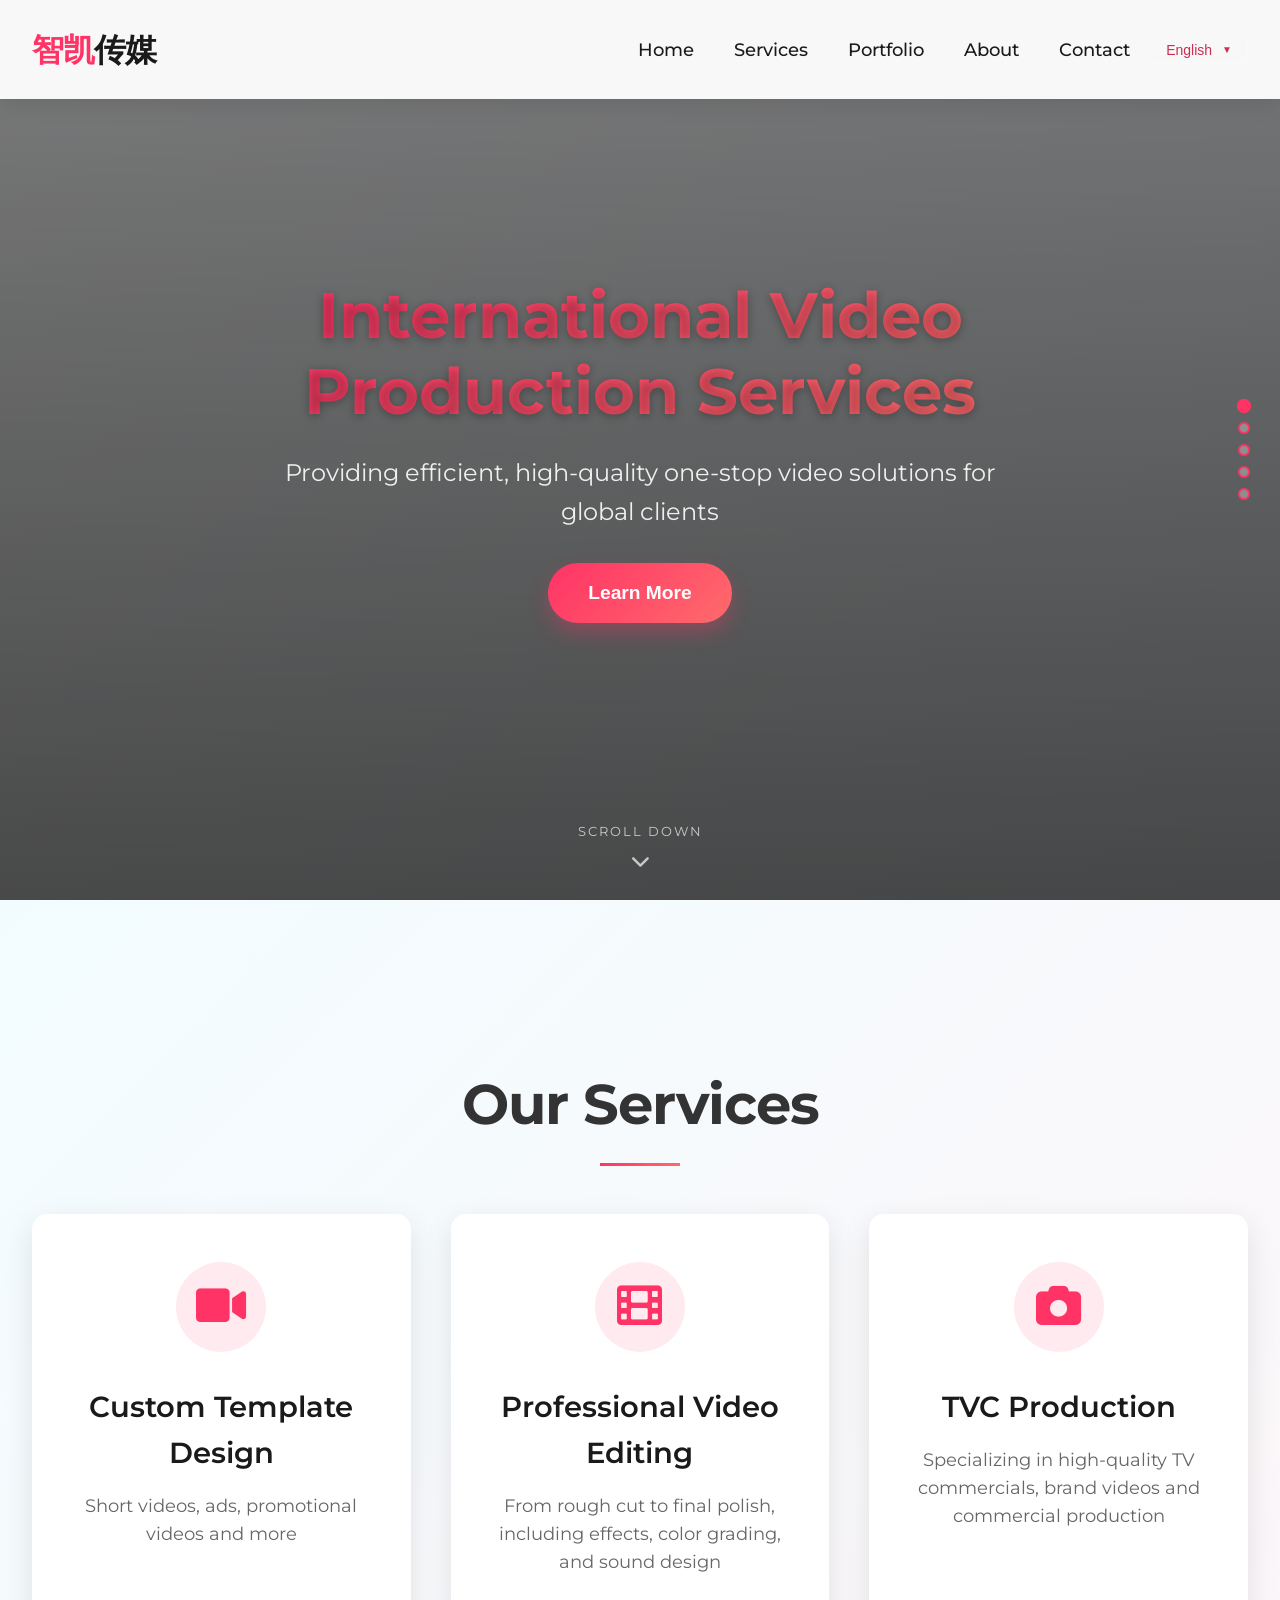
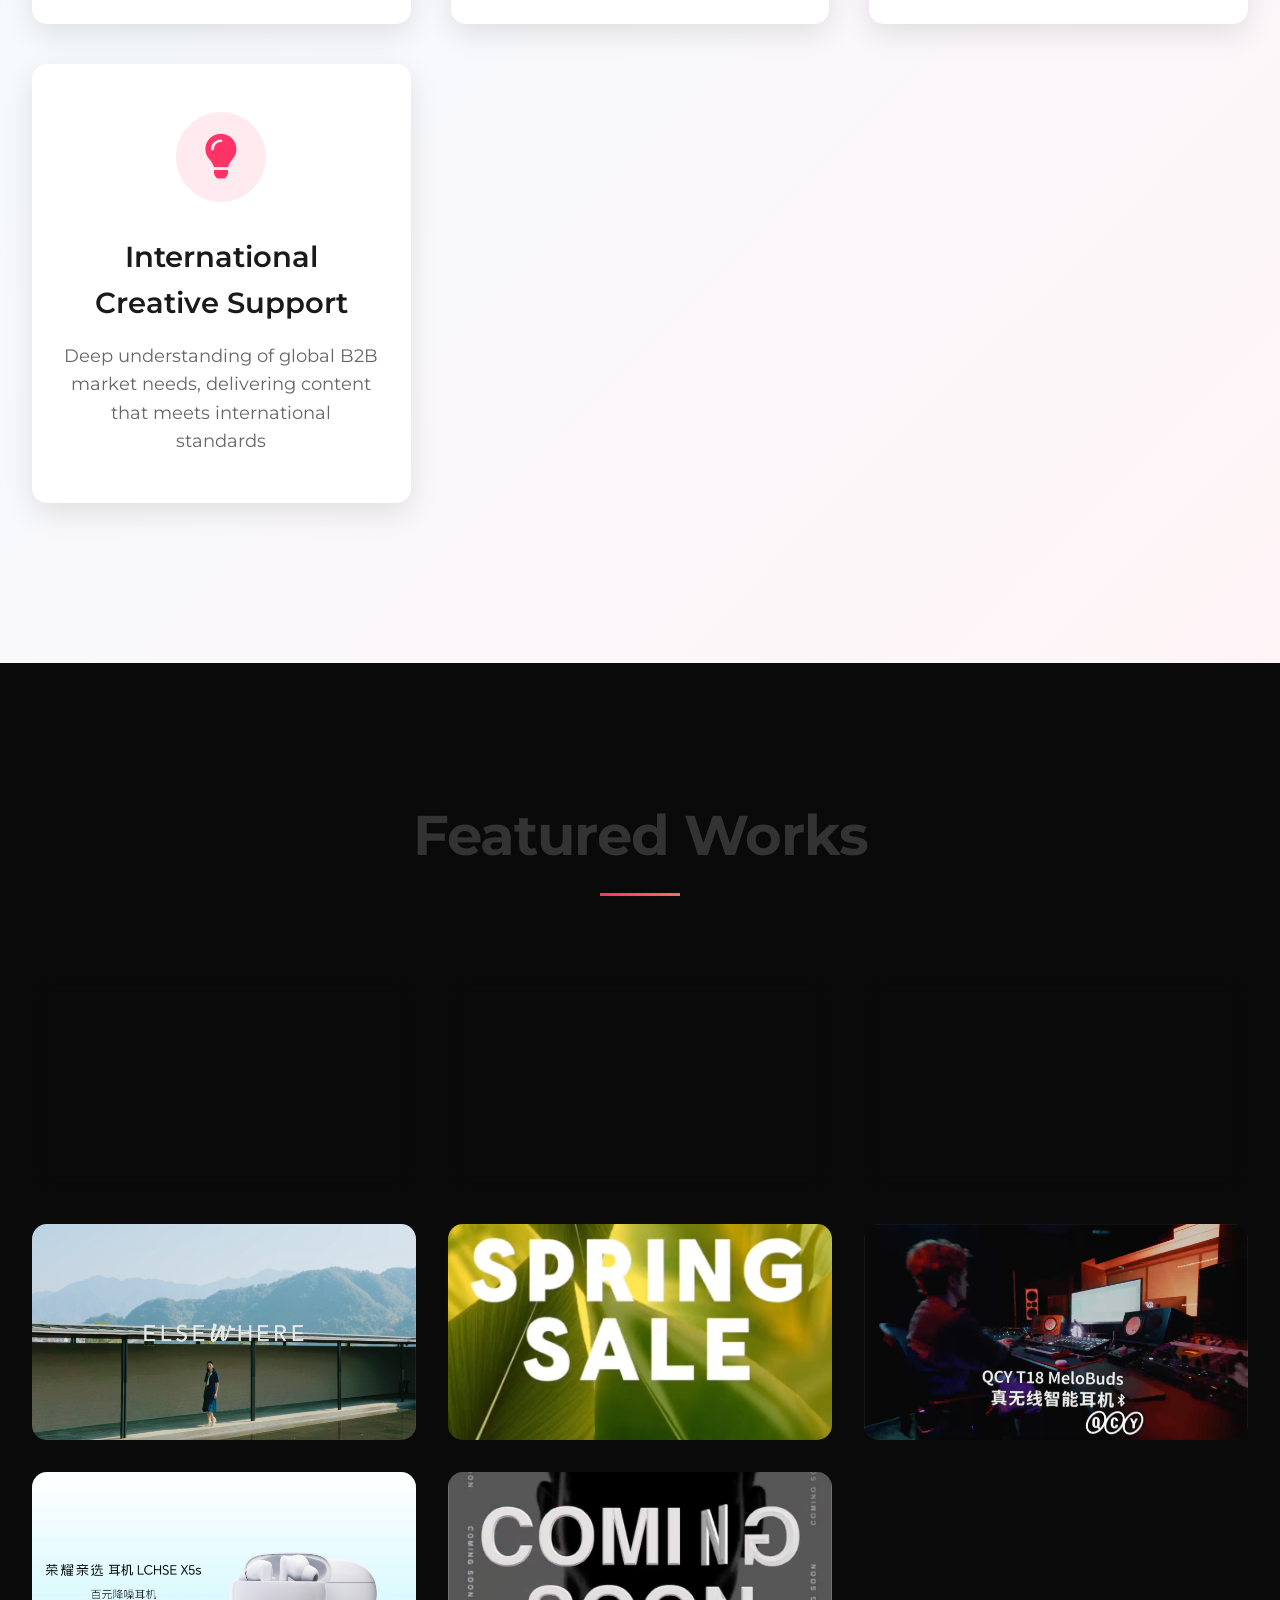
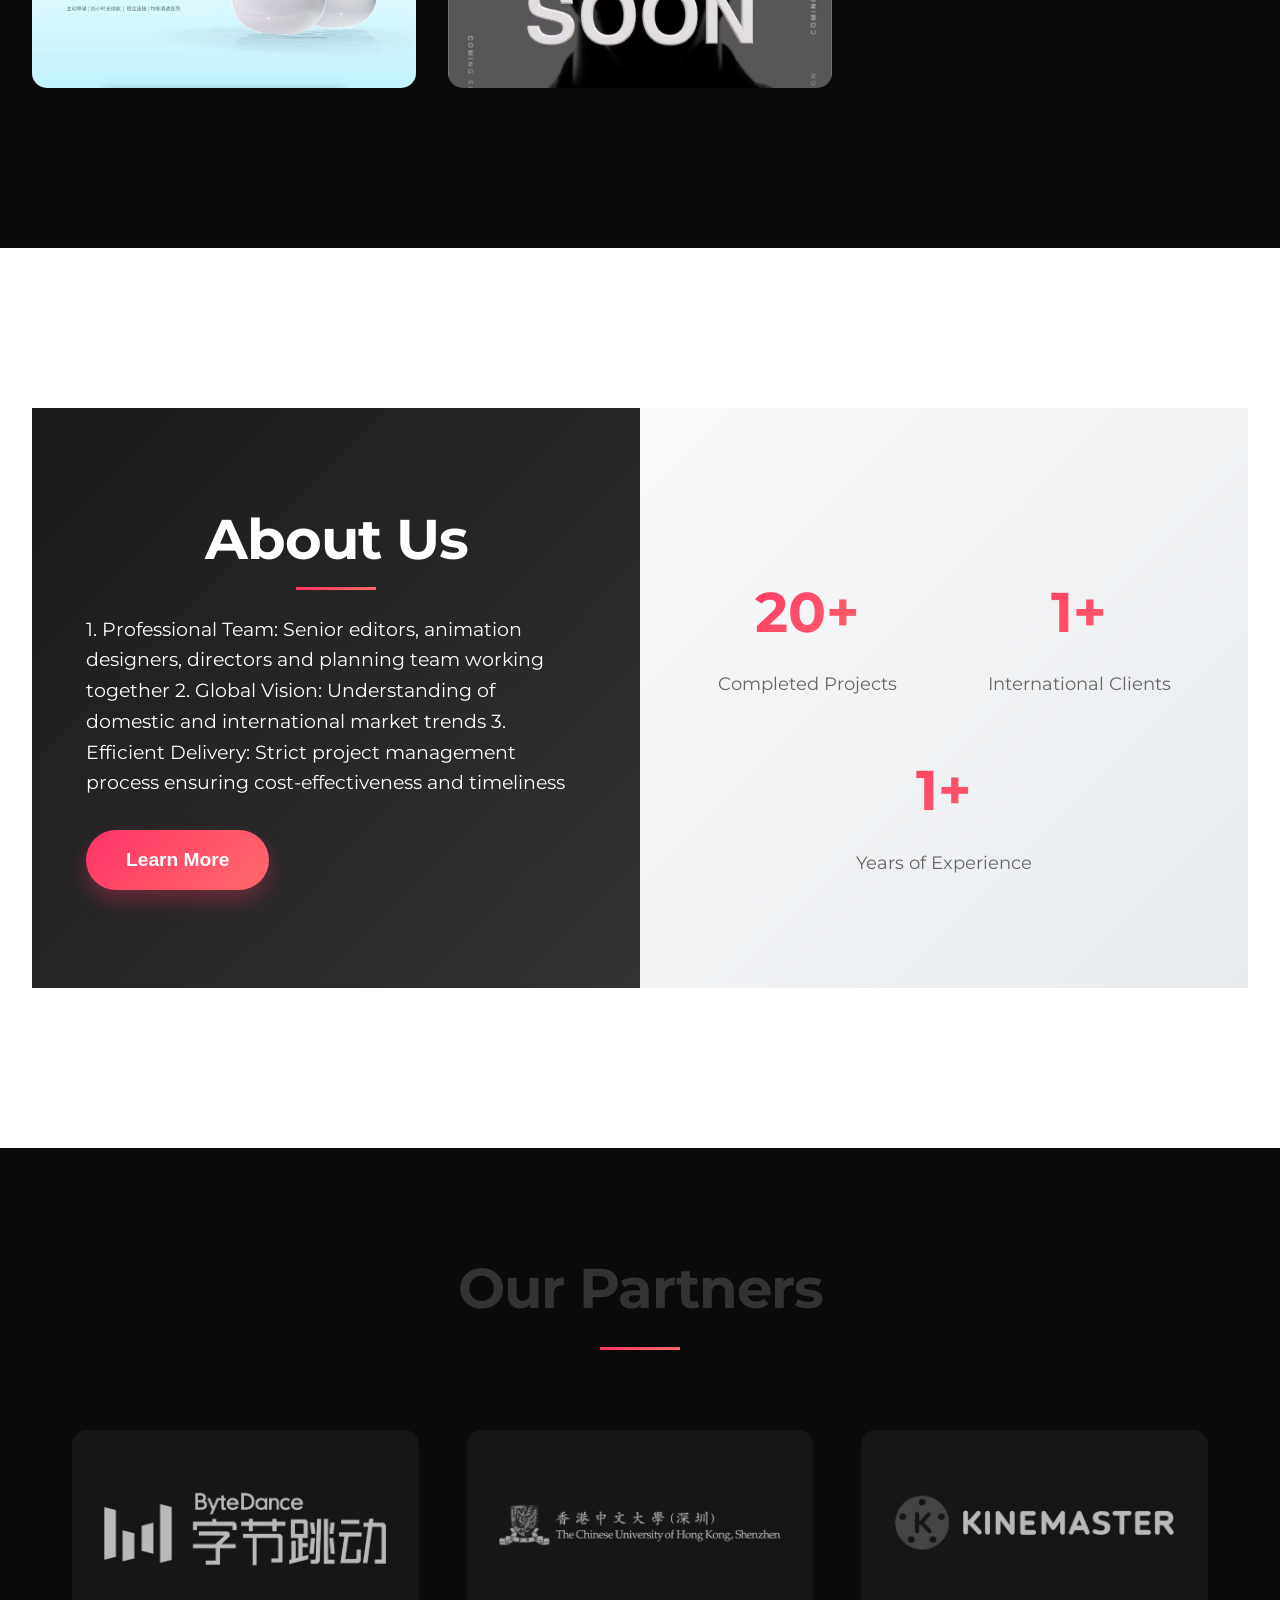
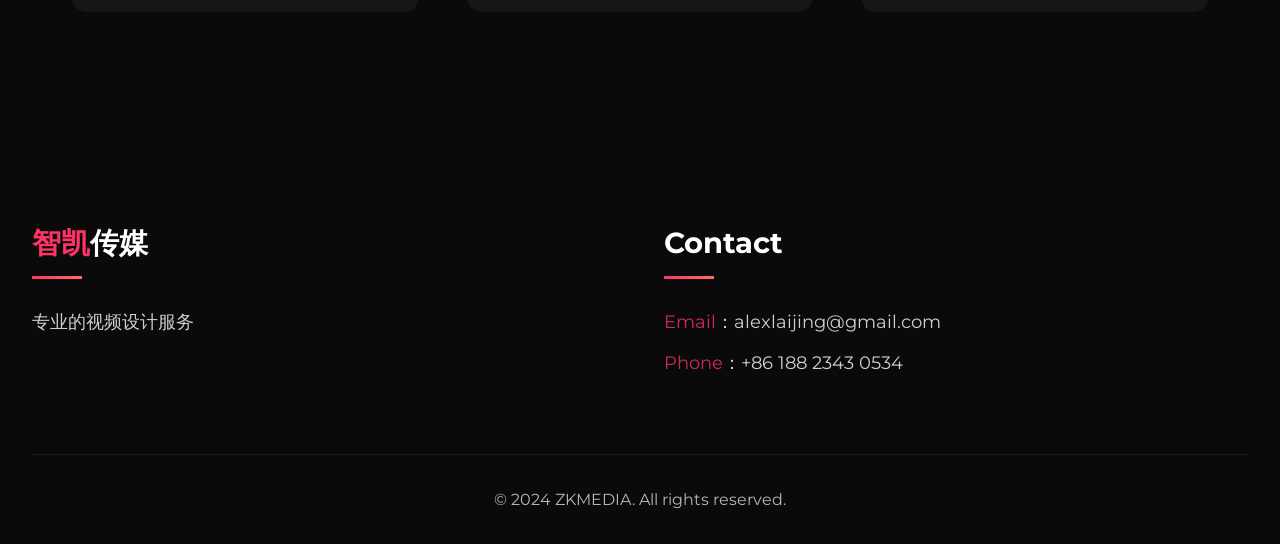
==== commit 5c4dfe52: "Add files via upload" ====
--- a/index.html
+++ b/index.html
@@ -3,6 +3,7 @@
 <head>
     <meta charset="UTF-8">
     <meta name="viewport" content="width=device-width, initial-scale=1.0">
+    <meta name="baidu-site-verification" content="codeva-I3pnxs5qXy" />
     <title>智凯传媒-专业视频设计服务</title>
     <link rel="stylesheet" href="styles.css">
     <link rel="stylesheet" href="https://cdnjs.cloudflare.com/ajax/libs/font-awesome/6.0.0/css/all.min.css">
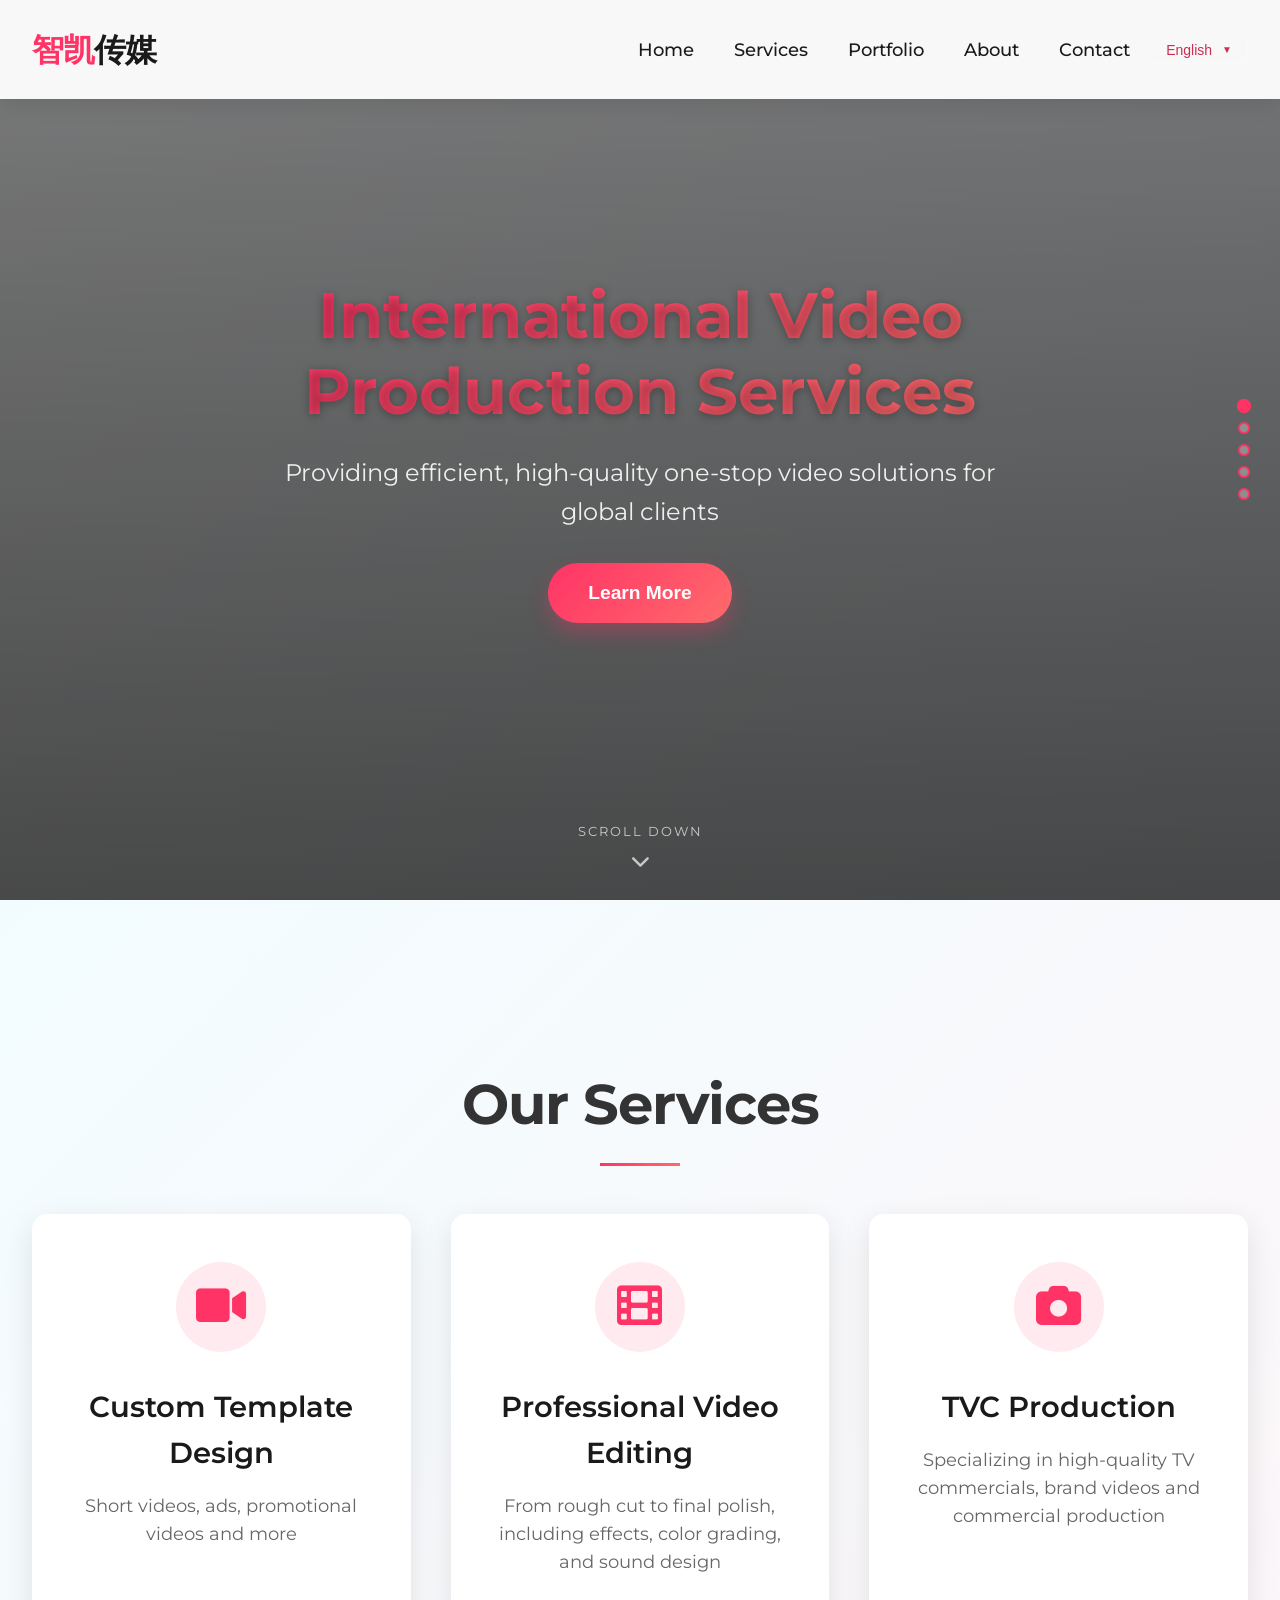
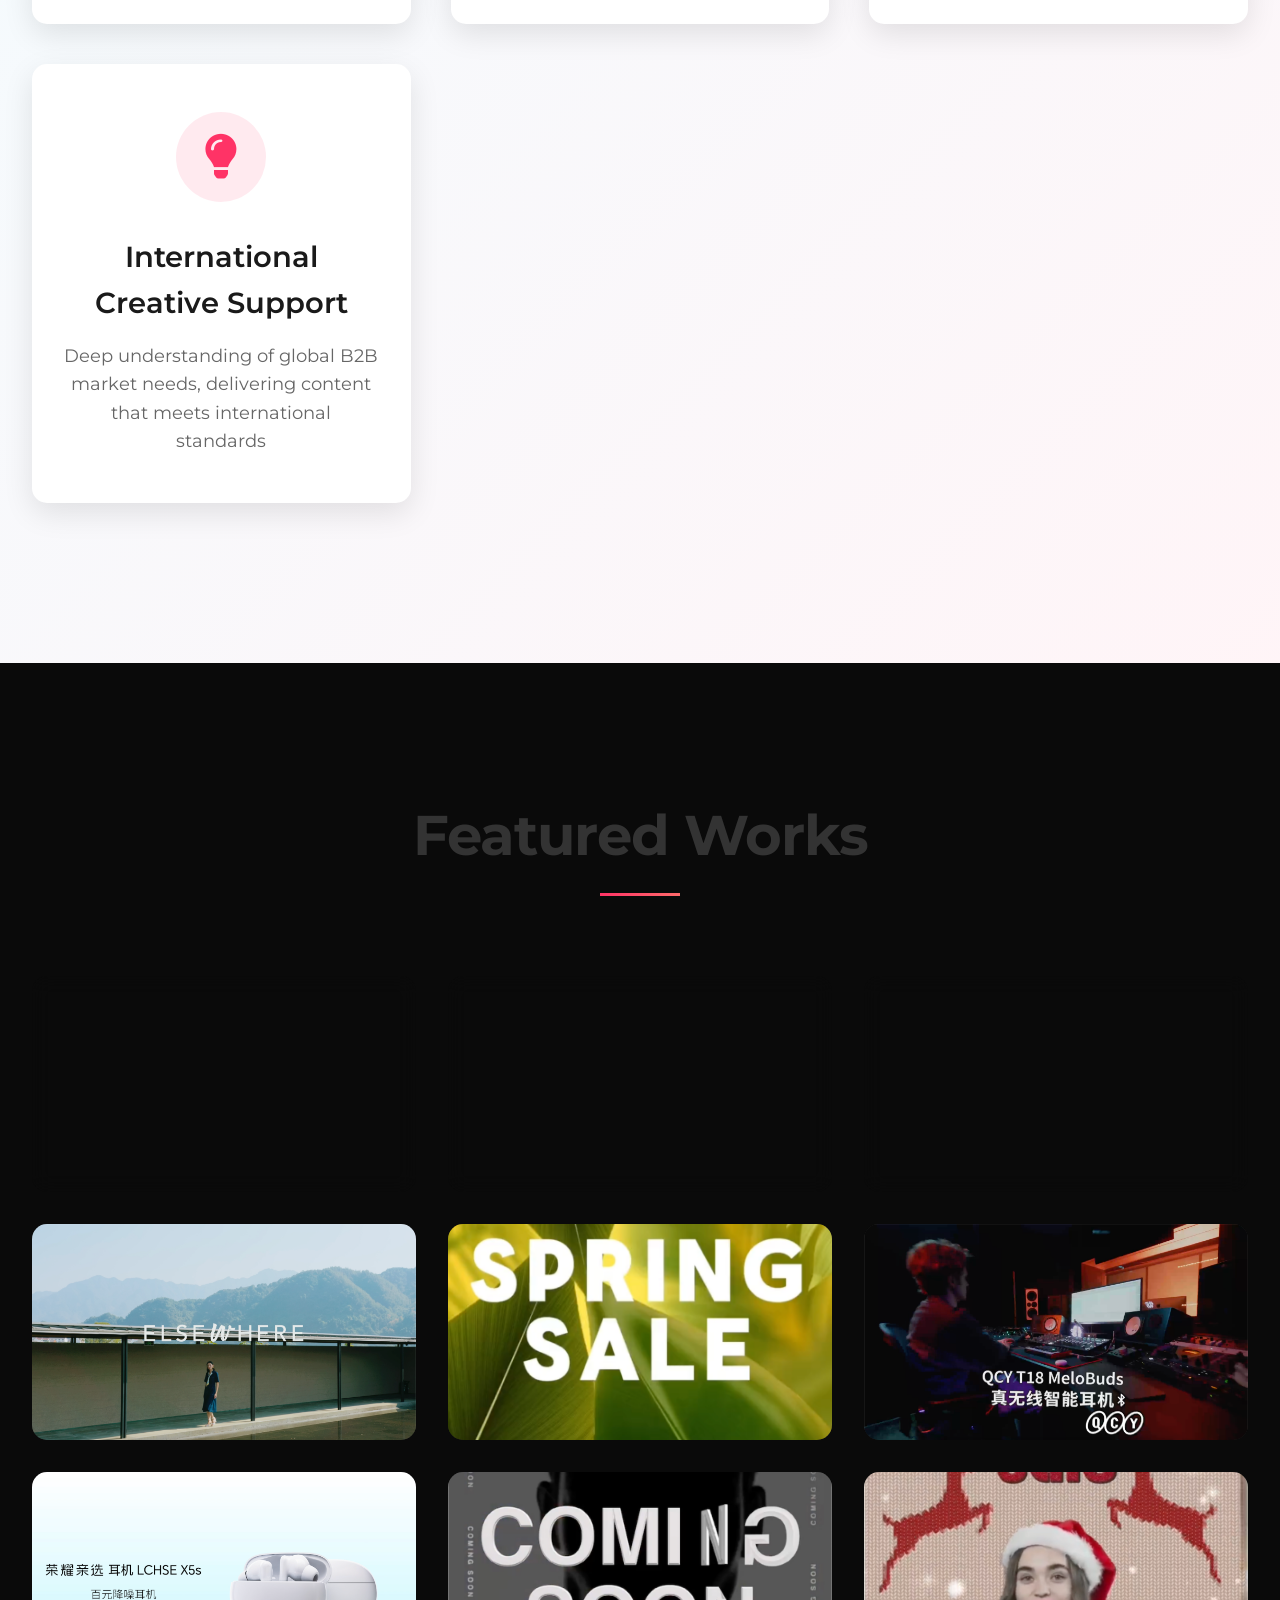
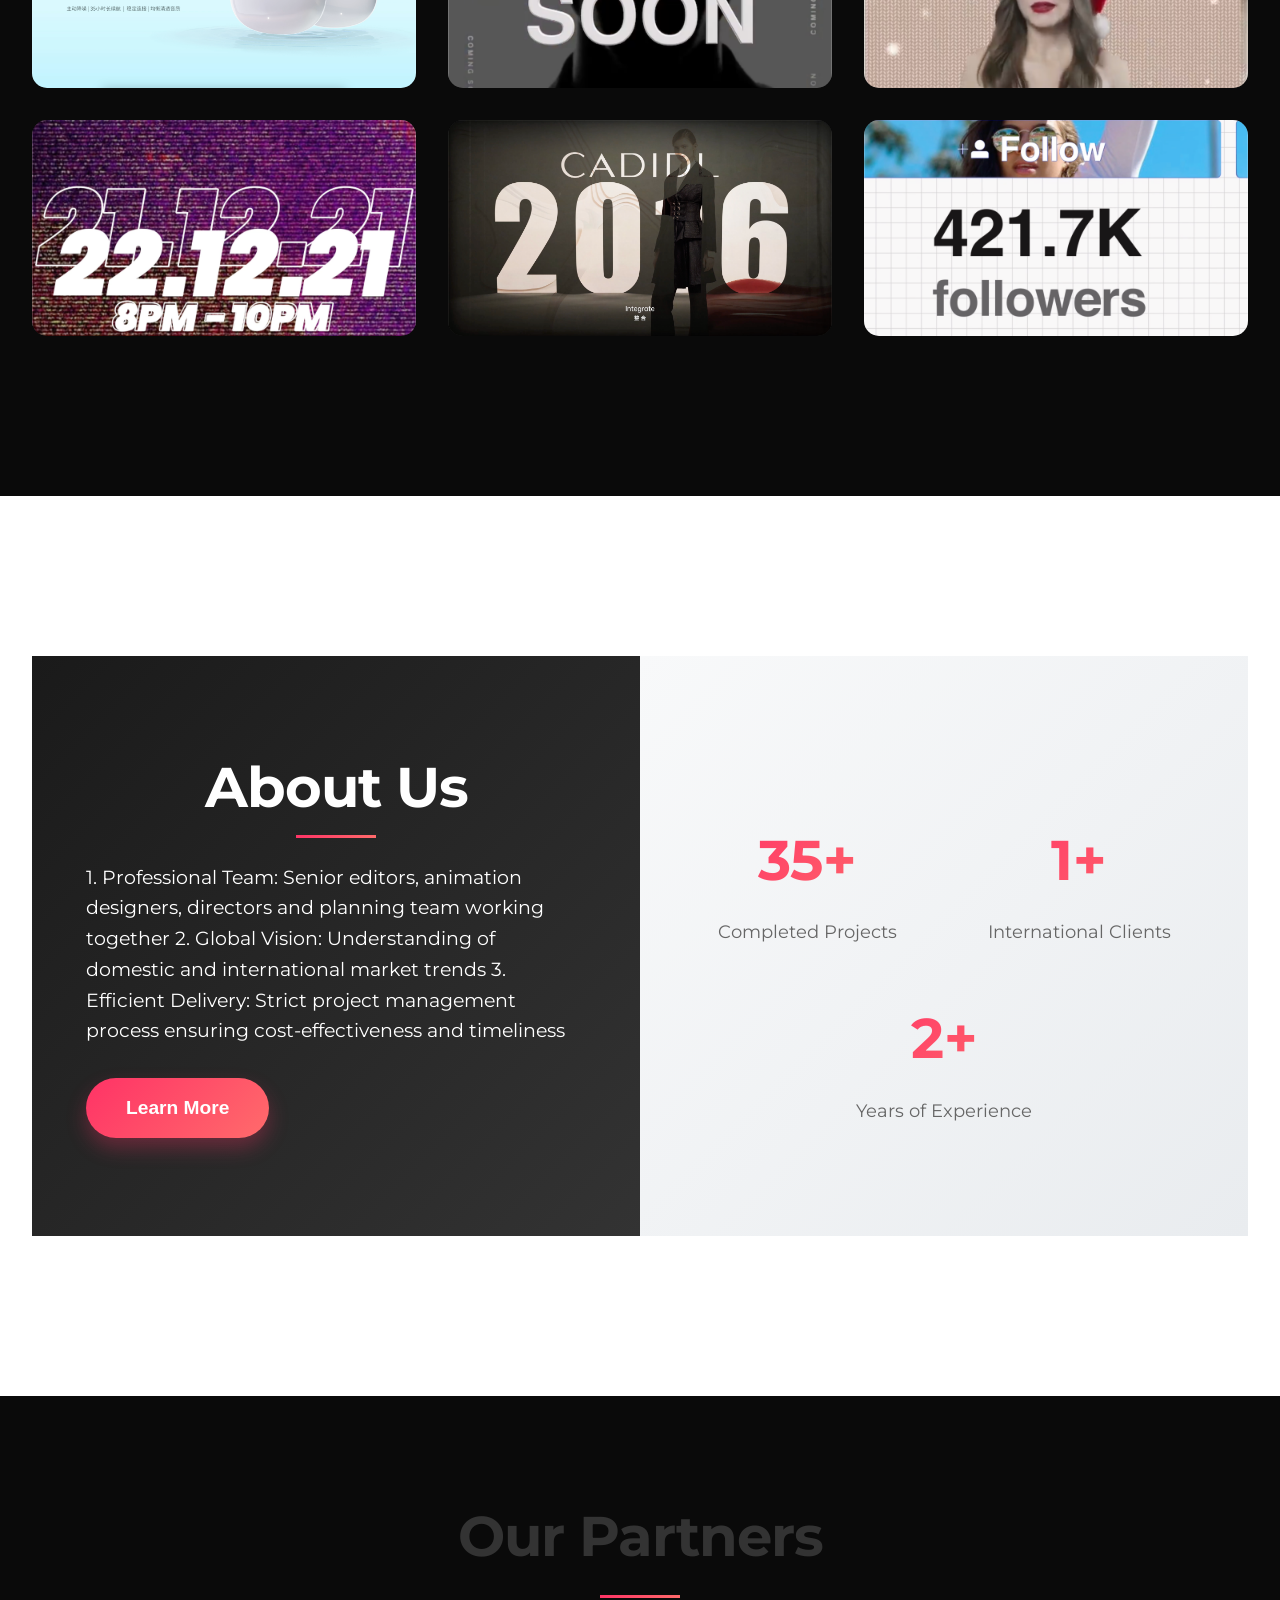
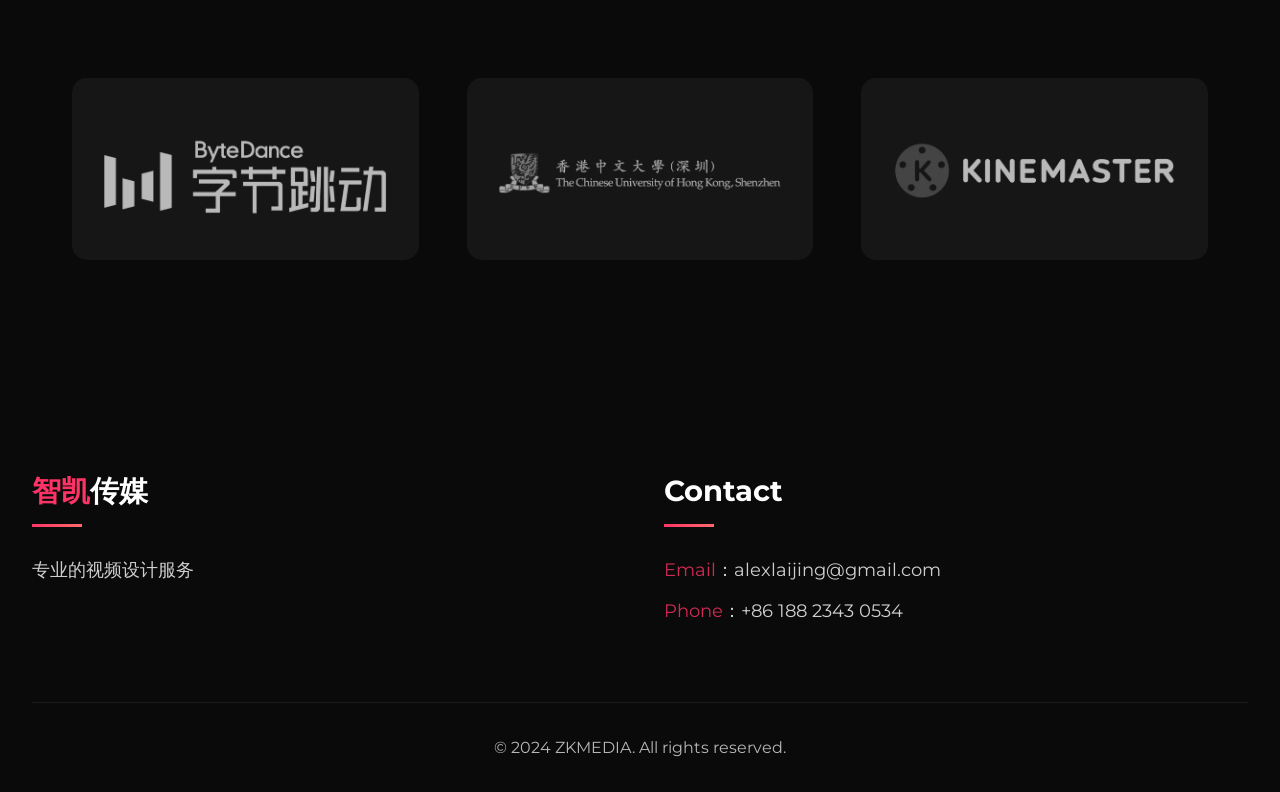
==== commit 2aa373c0: "Add files via upload" ====
--- a/index.html
+++ b/index.html
@@ -140,6 +140,34 @@
                             <p data-i18n="portfolio.clickToPlay">点击播放视频</p>
                         </div>
                     </div>
+                    <div class="portfolio-item" data-video="videos/portfolio9.mp4">
+                        <img src="images/portfolio9.png" alt="作品9">
+                        <div class="portfolio-overlay">
+                            <h3 data-i18n="portfolio.items.digital">数字人商品简介</h3>
+                            <p data-i18n="portfolio.clickToPlay">点击播放视频</p>
+                        </div>
+                    </div>
+                    <div class="portfolio-item" data-video="videos/portfolio10.mp4">
+                        <img src="images/portfolio10.png" alt="作品10">
+                        <div class="portfolio-overlay">
+                            <h3 data-i18n="portfolio.items.live">潮流直播预告</h3>
+                            <p data-i18n="portfolio.clickToPlay">点击播放视频</p>
+                        </div>
+                    </div>
+                    <div class="portfolio-item" data-video="videos/portfolio11.mp4">
+                        <img src="images/portfolio11.png" alt="作品11">
+                        <div class="portfolio-overlay">
+                            <h3 data-i18n="portfolio.items.company">公司品宣</h3>
+                            <p data-i18n="portfolio.clickToPlay">点击播放视频</p>
+                        </div>
+                    </div>
+                    <div class="portfolio-item" data-video="videos/portfolio12.mp4">
+                        <img src="images/portfolio12.png" alt="作品12">
+                        <div class="portfolio-overlay">
+                            <h3 data-i18n="portfolio.items.intro">片头片尾设计</h3>
+                            <p data-i18n="portfolio.clickToPlay">点击播放视频</p>
+                        </div>
+                    </div>
                 </div>
             </div>
         </section>
--- a/styles.css
+++ b/styles.css
@@ -1014,6 +1014,50 @@
         transform: translateY(0px) rotate(-5deg);
     }
 }
+@keyframes float9 {
+    0% {
+        transform: translateY(0px) rotate(5deg);
+    }
+    50% {
+        transform: translateY(15px) rotate(3deg);
+    }
+    100% {
+        transform: translateY(0px) rotate(5deg);
+    }
+}
+@keyframes float10 {
+    0% {
+        transform: translateY(0px) rotate(4deg);
+    }
+    50% {
+        transform: translateY(-15px) rotate(6deg);
+    }
+    100% {
+        transform: translateY(0px) rotate(4deg);
+    }
+}
+@keyframes float11 {
+    0% {
+        transform: translateY(0px) rotate(-5deg);
+    }
+    50% {
+        transform: translateY(-5px) rotate(-3deg);
+    }
+    100% {
+        transform: translateY(0px) rotate(-5deg);
+    }
+}
+@keyframes float12 {
+    0% {
+        transform: translateY(0px) rotate(5deg);
+    }
+    50% {
+        transform: translateY(-15px) rotate(3deg);
+    }
+    100% {
+        transform: translateY(0px) rotate(5deg);
+    }
+}
 
 .portfolio-item:nth-child(1) {
     animation: float 6s ease-in-out infinite;
@@ -1032,15 +1076,35 @@
 }
 .portfolio-item:nth-child(5) {
     animation: float5 7s ease-in-out infinite;
+    transform: rotate(-3deg);
 }
 .portfolio-item:nth-child(6) {
-    animation: float4 8s ease-in-out infinite;
+    animation: float6 6s ease-in-out infinite;
+    transform: rotate(4deg);
 }
 .portfolio-item:nth-child(7) {
-    animation: float4 5s ease-in-out infinite;
+    animation: float7 8s ease-in-out infinite;
+    transform: rotate(-2deg);
 }
 .portfolio-item:nth-child(8) {
-    animation: float4 7s ease-in-out infinite;
+    animation: float8 7s ease-in-out infinite;
+    transform: rotate(3deg);
+}
+.portfolio-item:nth-child(9) {
+    animation: float9 6s ease-in-out infinite;
+    transform: rotate(-4deg);
+}
+.portfolio-item:nth-child(10) {
+    animation: float10 8s ease-in-out infinite;
+    transform: rotate(2deg);
+}
+.portfolio-item:nth-child(11) {
+    animation: float11 7s ease-in-out infinite;
+    transform: rotate(-3deg);
+}
+.portfolio-item:nth-child(12) {
+    animation: float12 6s ease-in-out infinite;
+    transform: rotate(4deg);
 }
 
 /* 鼠标悬停效果 */
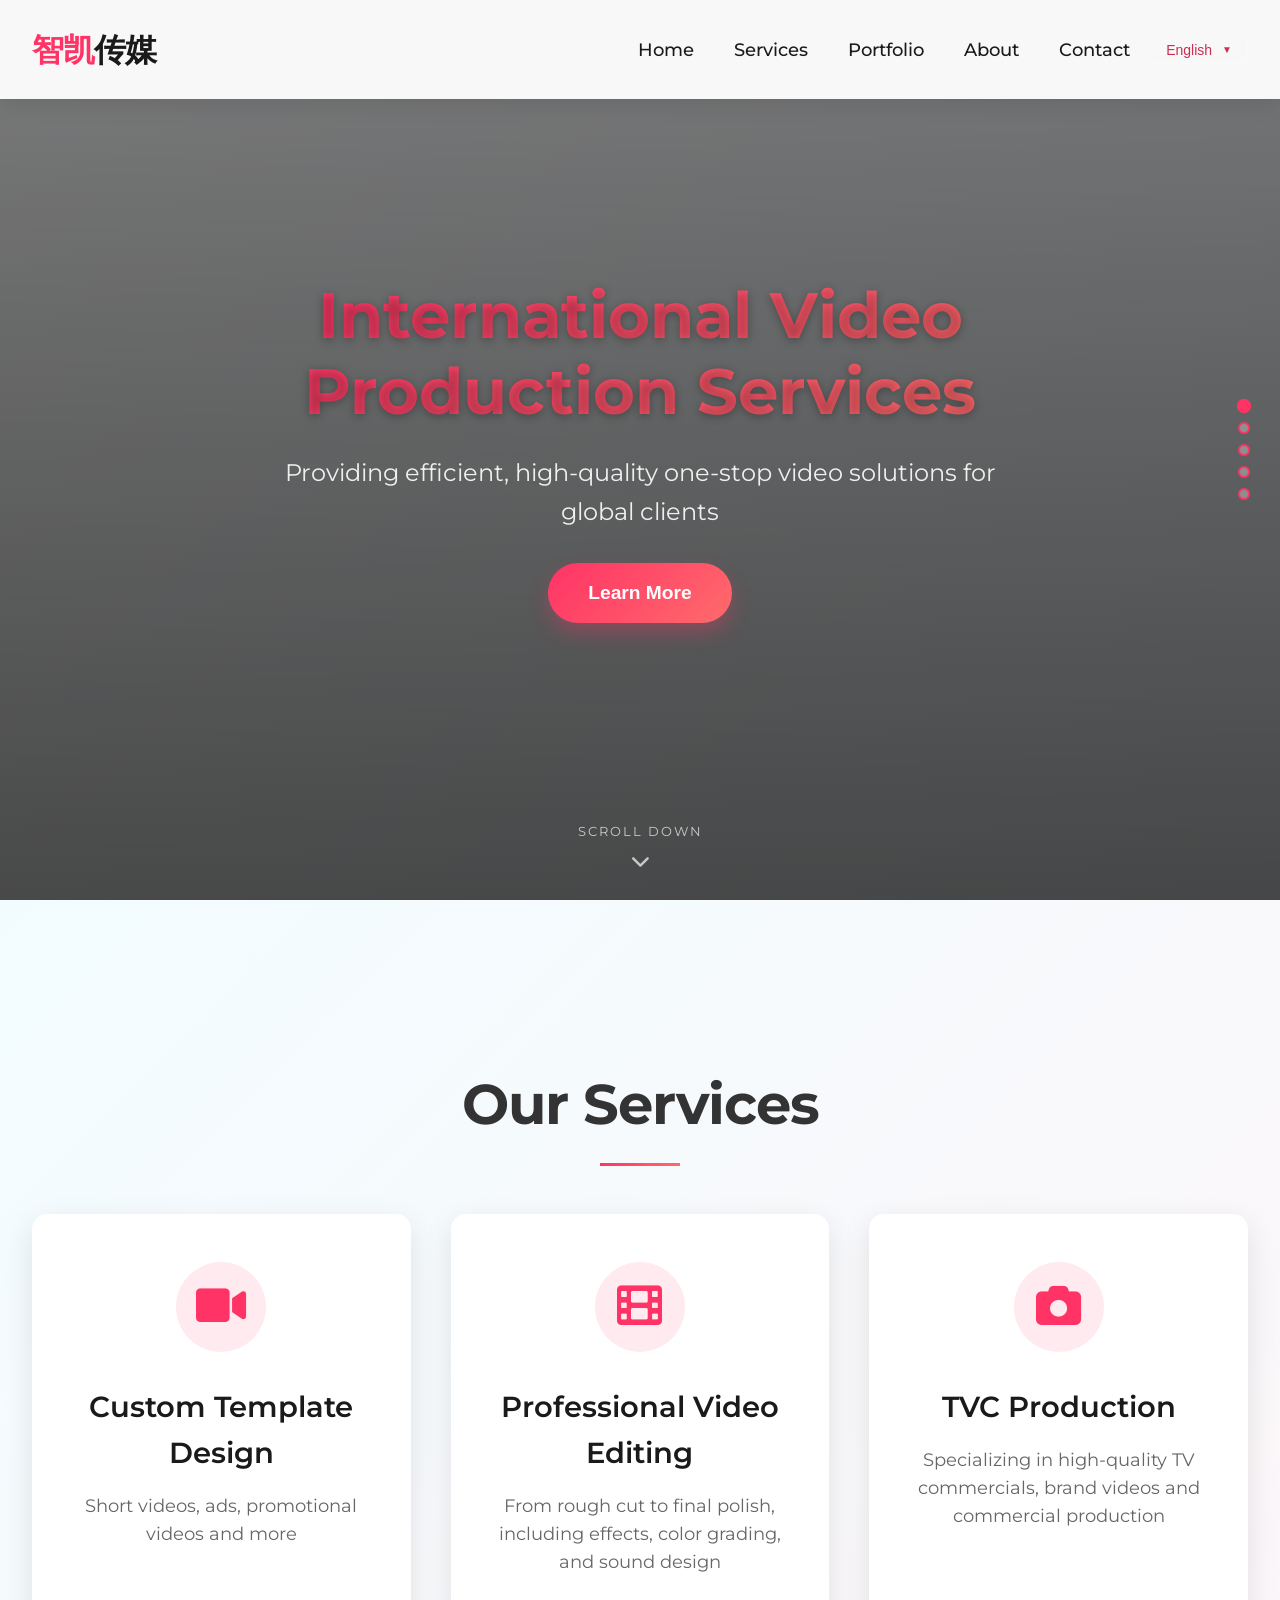
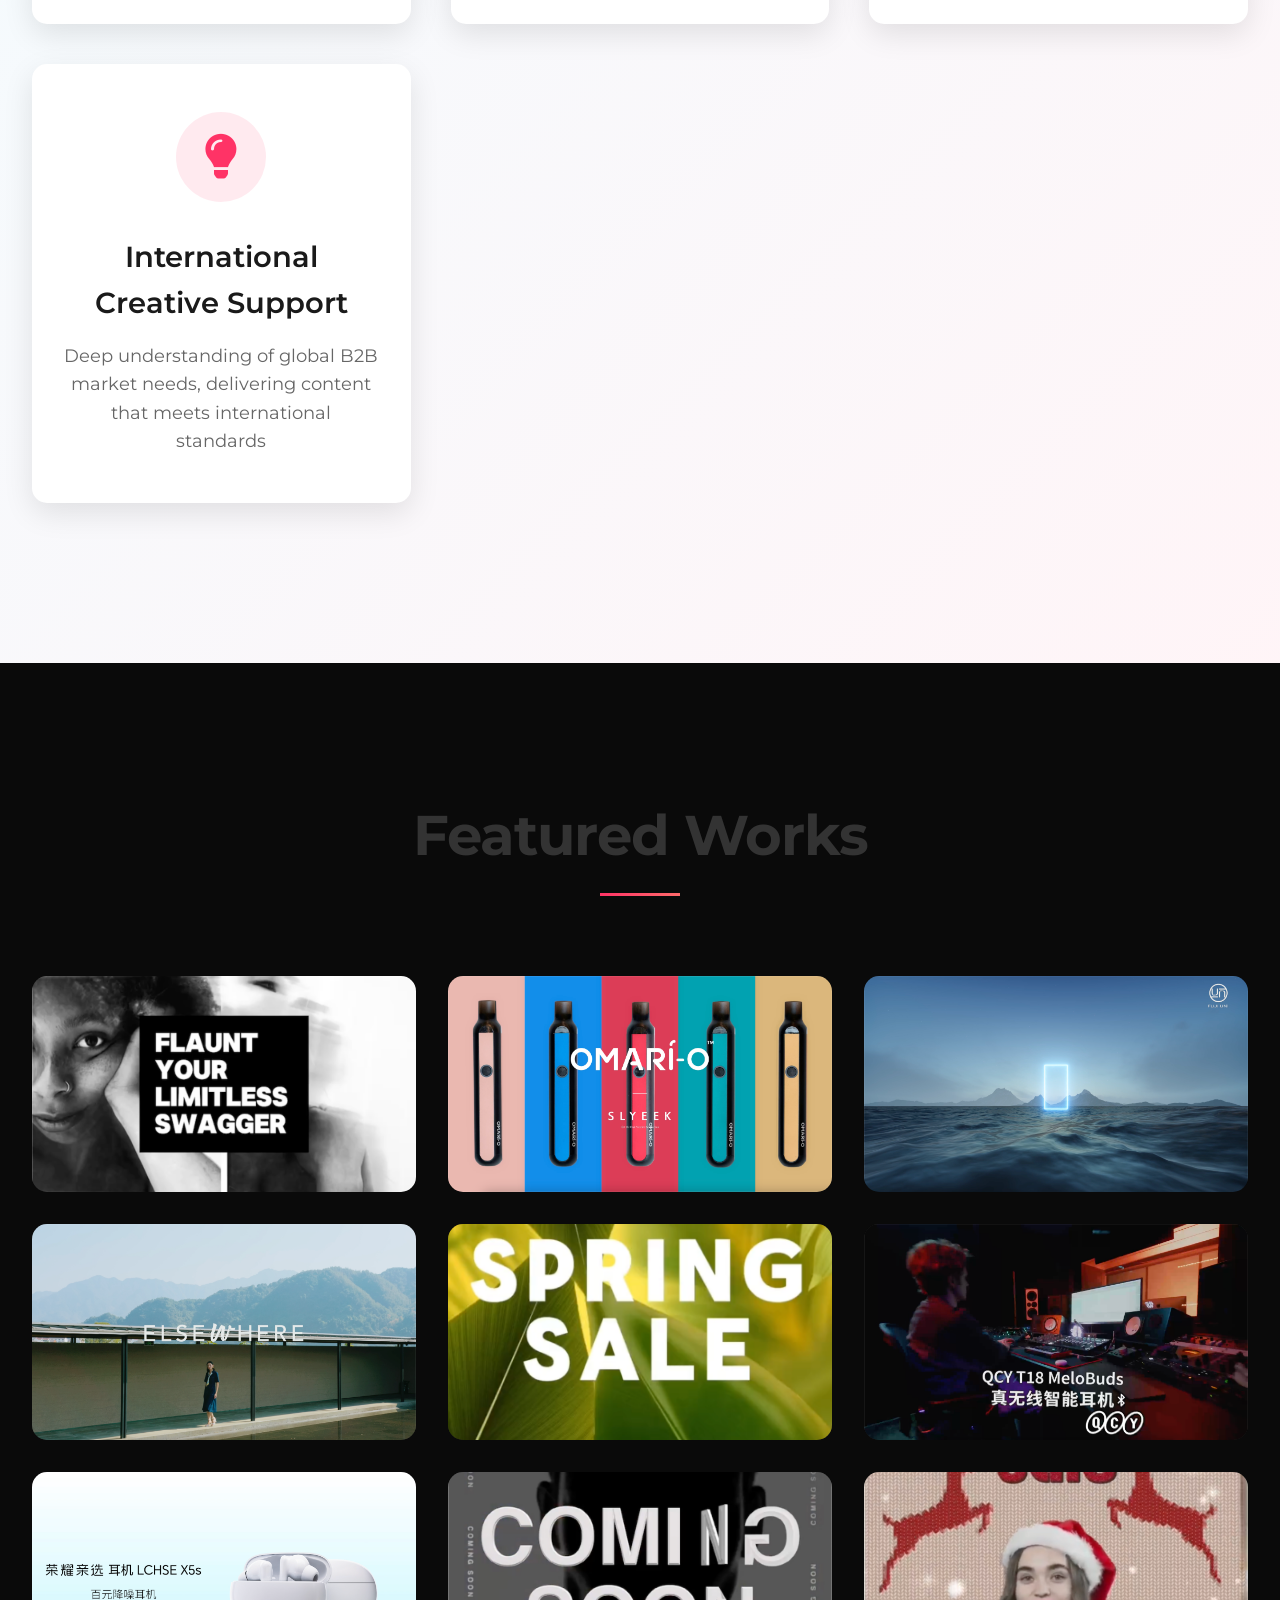
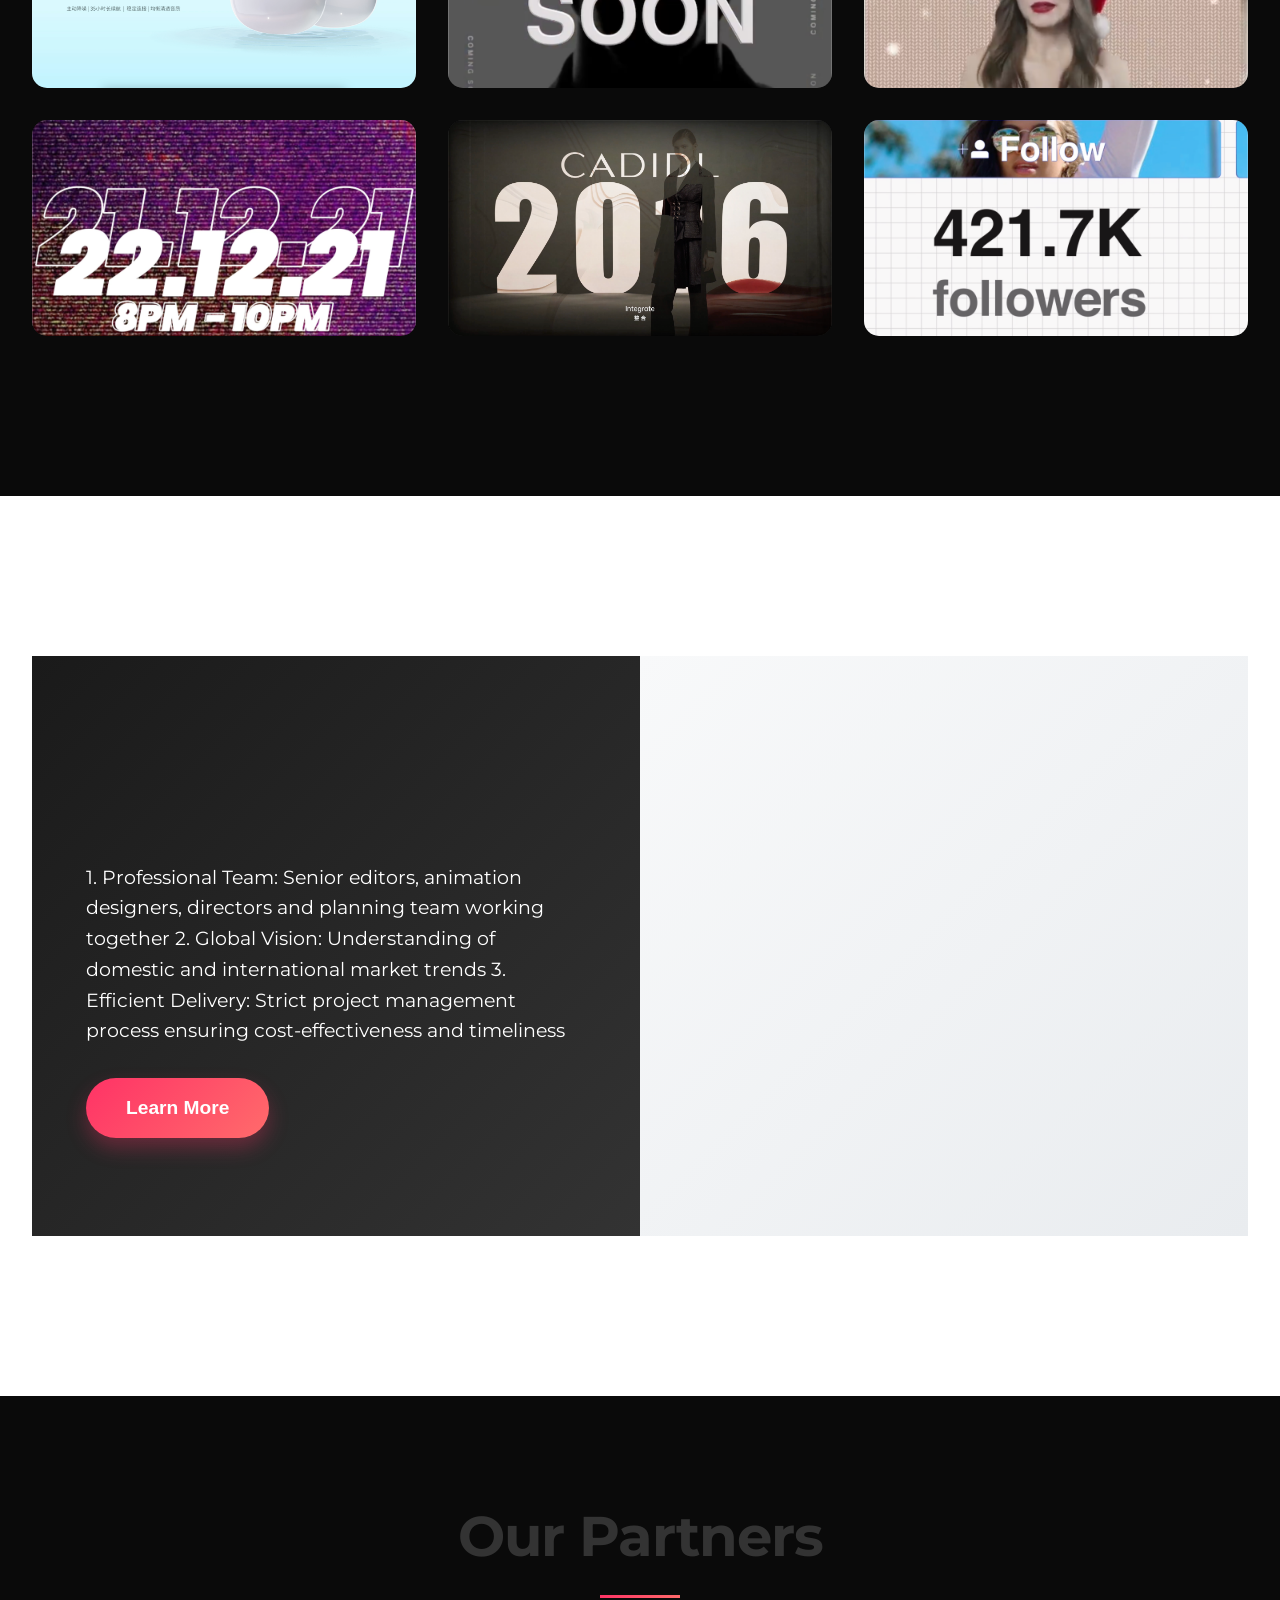
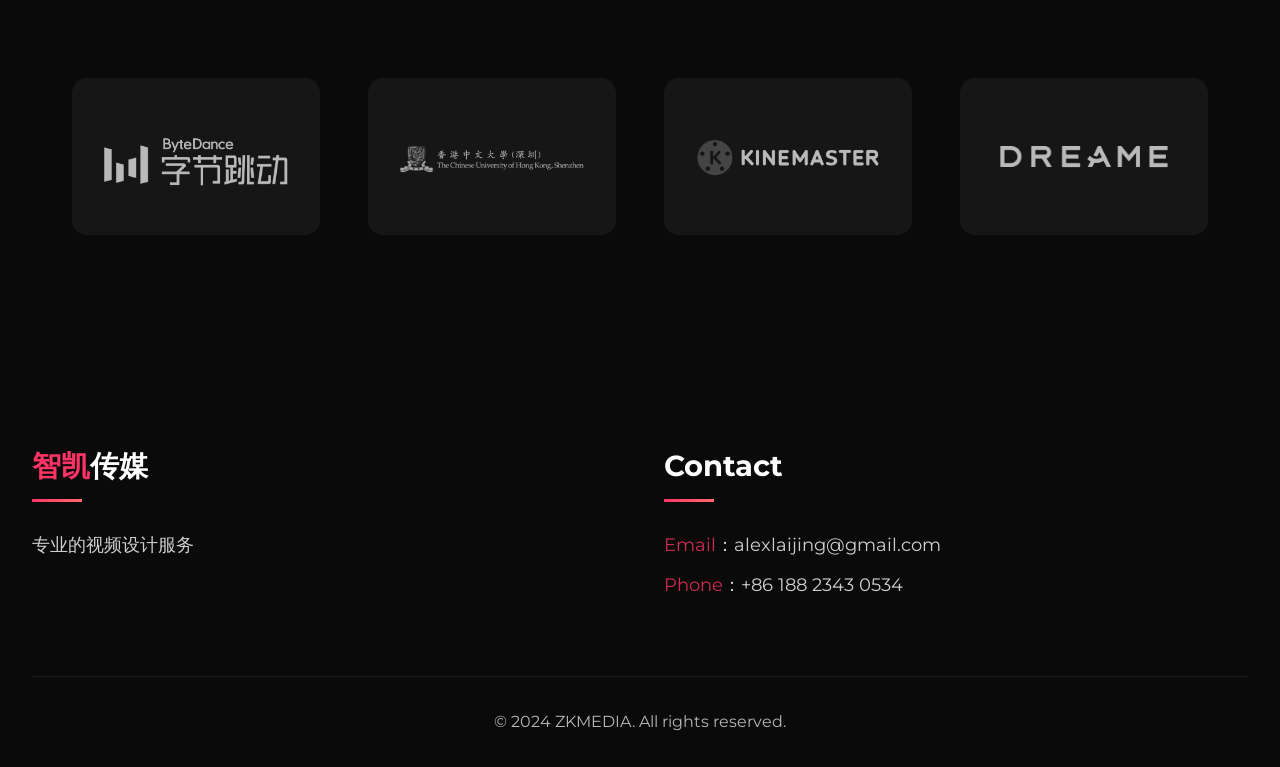
==== commit 943fbc00: "add partner add dreame" ====
--- a/index.html
+++ b/index.html
@@ -5,9 +5,20 @@
     <meta name="viewport" content="width=device-width, initial-scale=1.0">
     <meta name="baidu-site-verification" content="codeva-I3pnxs5qXy" />
     <title>智凯传媒-专业视频设计服务</title>
+    
+    <!-- 预加载关键资源 -->
+    <link rel="preload" href="styles.css" as="style">
+    <link rel="preload" href="https://fonts.googleapis.com/css2?family=Montserrat:wght@300;400;500;600;700&display=swap" as="style">
+    
+    <!-- 样式表 -->
     <link rel="stylesheet" href="styles.css">
     <link rel="stylesheet" href="https://cdnjs.cloudflare.com/ajax/libs/font-awesome/6.0.0/css/all.min.css">
     <link href="https://fonts.googleapis.com/css2?family=Montserrat:wght@300;400;500;600;700&display=swap" rel="stylesheet">
+    
+    <!-- 预连接第三方域名 -->
+    <link rel="preconnect" href="https://cdnjs.cloudflare.com">
+    <link rel="preconnect" href="https://fonts.googleapis.com">
+    <link rel="preconnect" href="https://fonts.gstatic.com" crossorigin>
 </head>
 <body>
     <div class="preloader"></div>
@@ -85,84 +96,84 @@
                 <h2 class="section-title" data-i18n="portfolio.title">精选作品</h2>
                 <div class="portfolio-grid">
                     <div class="portfolio-item" data-video="videos/portfolio1.mp4">
-                        <img src="images/portfolio1.png" alt="作品1">
+                        <img src="images/portfolio1.png" alt="作品1" loading="lazy">
                         <div class="portfolio-overlay">
                             <h3 data-i18n="portfolio.items.fashion">时尚短视频展示</h3>
                             <p data-i18n="portfolio.clickToPlay">点击播放视频</p>
                         </div>
                     </div>
                     <div class="portfolio-item" data-video="videos/portfolio2.mp4">
-                        <img src="images/portfolio2.png" alt="作品2">
+                        <img src="images/portfolio2.png" alt="作品2" loading="lazy">
                         <div class="portfolio-overlay">
                             <h3 data-i18n="portfolio.items.3c">3C产品剪辑后期</h3>
                             <p data-i18n="portfolio.clickToPlay">点击播放视频</p>
                         </div>
                     </div>
                     <div class="portfolio-item" data-video="videos/portfolio3.mp4">
-                        <img src="images/portfolio3.png" alt="作品3">
+                        <img src="images/portfolio3.png" alt="作品3" loading="lazy">
                         <div class="portfolio-overlay">
                             <h3 data-i18n="portfolio.items.product">产品宣传片</h3>
                             <p data-i18n="portfolio.clickToPlay">点击播放视频</p>
                         </div>
                     </div>
                     <div class="portfolio-item" data-video="videos/portfolio4.mp4">
-                        <img src="images/portfolio4.png" alt="作品4">
+                        <img src="images/portfolio4.png" alt="作品4" loading="lazy">
                         <div class="portfolio-overlay">
                             <h3 data-i18n="portfolio.items.lookbook">LOOKBOOK拍摄制作</h3>
                             <p data-i18n="portfolio.clickToPlay">点击播放视频</p>
                         </div>
                     </div>
                     <div class="portfolio-item" data-video="videos/portfolio5.mp4">
-                        <img src="images/portfolio5.png" alt="作品5">
+                        <img src="images/portfolio5.png" alt="作品5" loading="lazy">
                         <div class="portfolio-overlay">
                             <h3 data-i18n="portfolio.items.fresh">清新短视频展示</h3>
                             <p data-i18n="portfolio.clickToPlay">点击播放视频</p>
                         </div>
                     </div>
                     <div class="portfolio-item" data-video="videos/portfolio6.mp4">
-                        <img src="images/portfolio6.png" alt="作品6">
+                        <img src="images/portfolio6.png" alt="作品6" loading="lazy">
                         <div class="portfolio-overlay">
                             <h3 data-i18n="portfolio.items.3c">3C产品剪辑后期</h3>
                             <p data-i18n="portfolio.clickToPlay">点击播放视频</p>
                         </div>
                     </div>
                     <div class="portfolio-item" data-video="videos/portfolio7.mp4">
-                        <img src="images/portfolio7.png" alt="作品7">
+                        <img src="images/portfolio7.png" alt="作品7" loading="lazy">
                         <div class="portfolio-overlay">
                             <h3 data-i18n="portfolio.items.honor">荣耀耳机</h3>
                             <p data-i18n="portfolio.clickToPlay">点击播放视频</p>
                         </div>
                     </div>
                     <div class="portfolio-item" data-video="videos/portfolio8.mp4">
-                        <img src="images/portfolio8.png" alt="作品8">
+                        <img src="images/portfolio8.png" alt="作品8" loading="lazy">
                         <div class="portfolio-overlay">
                             <h3 data-i18n="portfolio.items.trend">潮流预告短视频</h3>
                             <p data-i18n="portfolio.clickToPlay">点击播放视频</p>
                         </div>
                     </div>
                     <div class="portfolio-item" data-video="videos/portfolio9.mp4">
-                        <img src="images/portfolio9.png" alt="作品9">
+                        <img src="images/portfolio9.png" alt="作品9" loading="lazy">
                         <div class="portfolio-overlay">
                             <h3 data-i18n="portfolio.items.digital">数字人商品简介</h3>
                             <p data-i18n="portfolio.clickToPlay">点击播放视频</p>
                         </div>
                     </div>
                     <div class="portfolio-item" data-video="videos/portfolio10.mp4">
-                        <img src="images/portfolio10.png" alt="作品10">
+                        <img src="images/portfolio10.png" alt="作品10" loading="lazy">
                         <div class="portfolio-overlay">
                             <h3 data-i18n="portfolio.items.live">潮流直播预告</h3>
                             <p data-i18n="portfolio.clickToPlay">点击播放视频</p>
                         </div>
                     </div>
                     <div class="portfolio-item" data-video="videos/portfolio11.mp4">
-                        <img src="images/portfolio11.png" alt="作品11">
+                        <img src="images/portfolio11.png" alt="作品11" loading="lazy">
                         <div class="portfolio-overlay">
                             <h3 data-i18n="portfolio.items.company">公司品宣</h3>
                             <p data-i18n="portfolio.clickToPlay">点击播放视频</p>
                         </div>
                     </div>
                     <div class="portfolio-item" data-video="videos/portfolio12.mp4">
-                        <img src="images/portfolio12.png" alt="作品12">
+                        <img src="images/portfolio12.png" alt="作品12" loading="lazy">
                         <div class="portfolio-overlay">
                             <h3 data-i18n="portfolio.items.intro">片头片尾设计</h3>
                             <p data-i18n="portfolio.clickToPlay">点击播放视频</p>
@@ -206,13 +217,16 @@
                 <h2 class="section-title" data-i18n="partners.title">合作伙伴</h2>
                 <div class="partners-grid">
                     <div class="partner-item">
-                        <img src="images/partner1.png" alt="合作伙伴1">
-                    </div>
-                    <div class="partner-item">
-                        <img src="images/partner2.png" alt="合作伙伴2">
-                    </div>
-                    <div class="partner-item">
-                        <img src="images/partner3.png" alt="合作伙伴3">
+                        <img src="images/partner1.png" alt="合作伙伴1" loading="lazy">
+                    </div>
+                    <div class="partner-item">
+                        <img src="images/partner2.png" alt="合作伙伴2" loading="lazy">
+                    </div>
+                    <div class="partner-item">
+                        <img src="images/partner3.png" alt="合作伙伴3" loading="lazy">
+                    </div>
+                    <div class="partner-item">
+                        <img src="images/partner4.png" alt="合作伙伴4" loading="lazy">
                     </div>
                 </div>
             </div>
@@ -245,9 +259,10 @@
         // 确保 translations 对象在全局作用域可用
         window.translations = {};
     </script>
-    <script src="js/languages.js"></script>
-    <script src="js/languageManager.js"></script>
-    <script src="script.js"></script>
+    <!-- 异步加载非关键JavaScript -->
+    <script src="js/languages.js" defer></script>
+    <script src="js/languageManager.js" defer></script>
+    <script src="script.js" defer></script>
 
     <!-- 视频播放弹窗 -->
     <div class="video-modal">
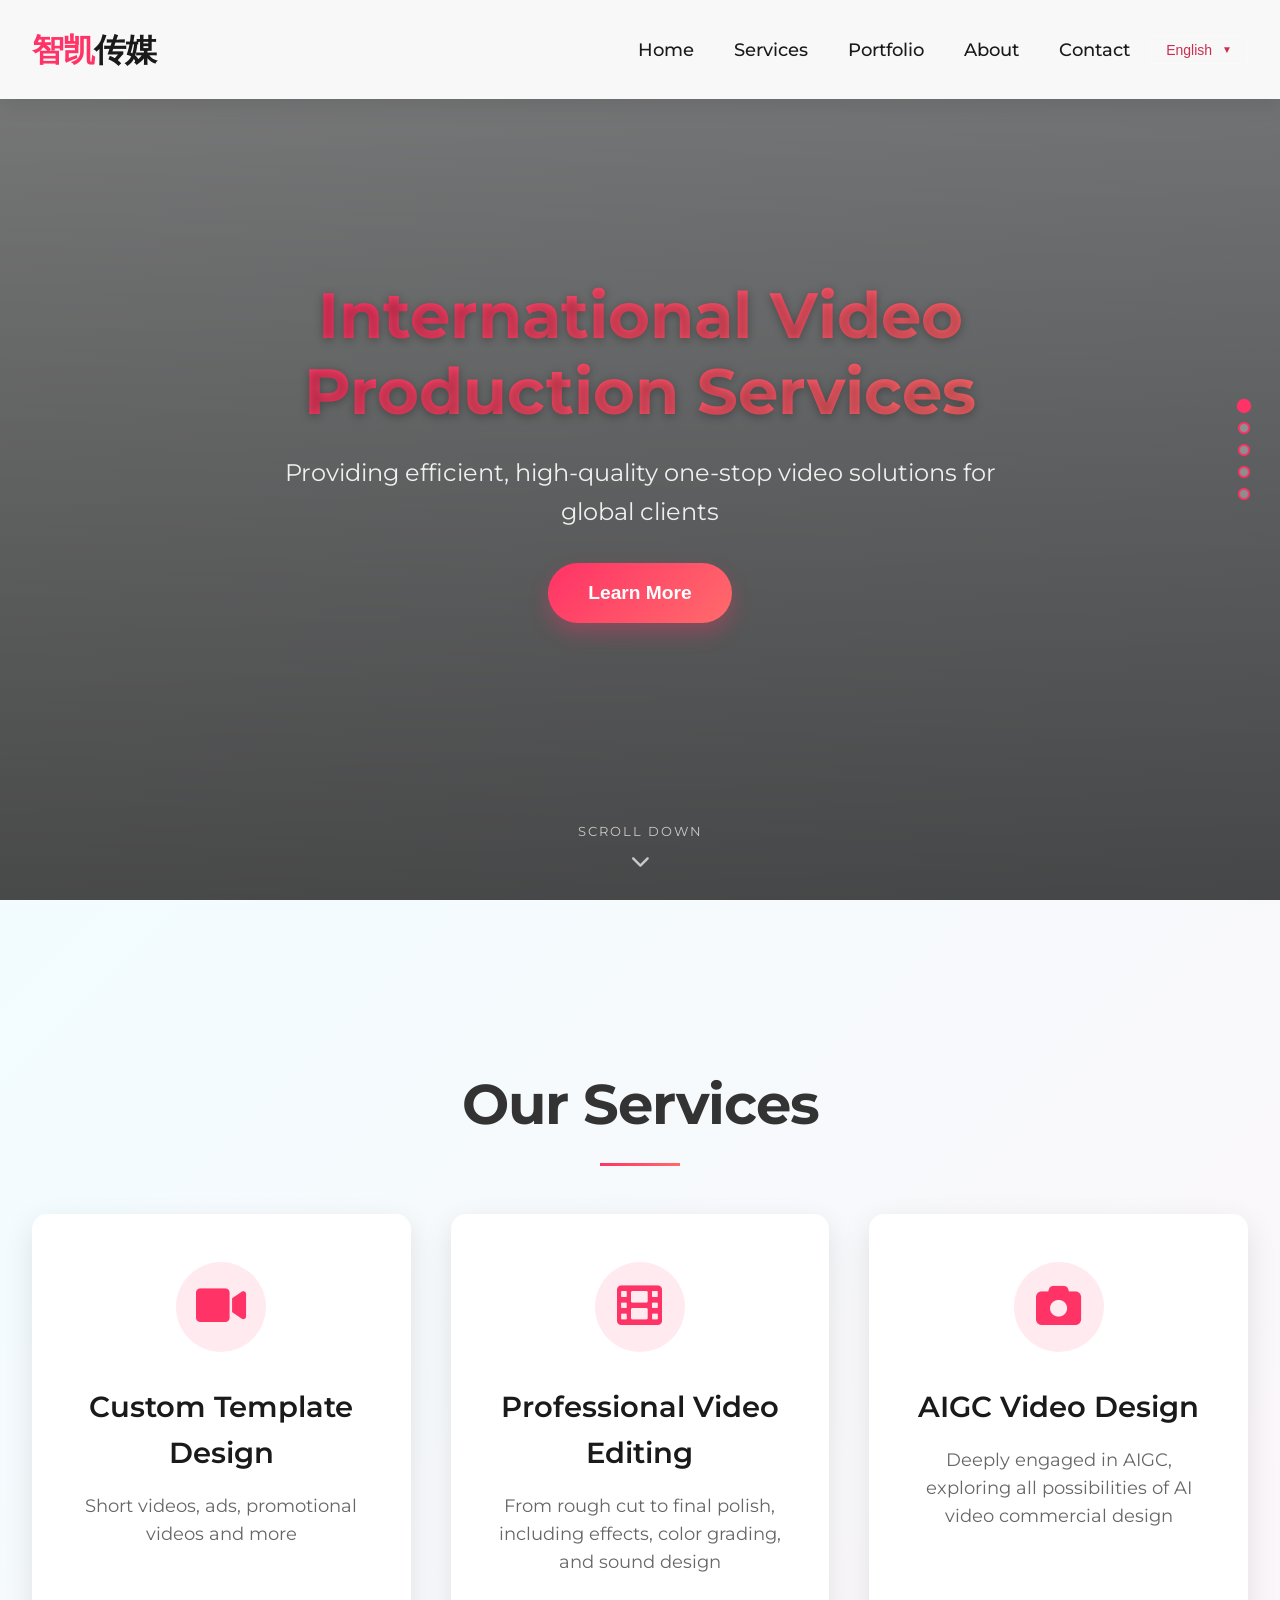
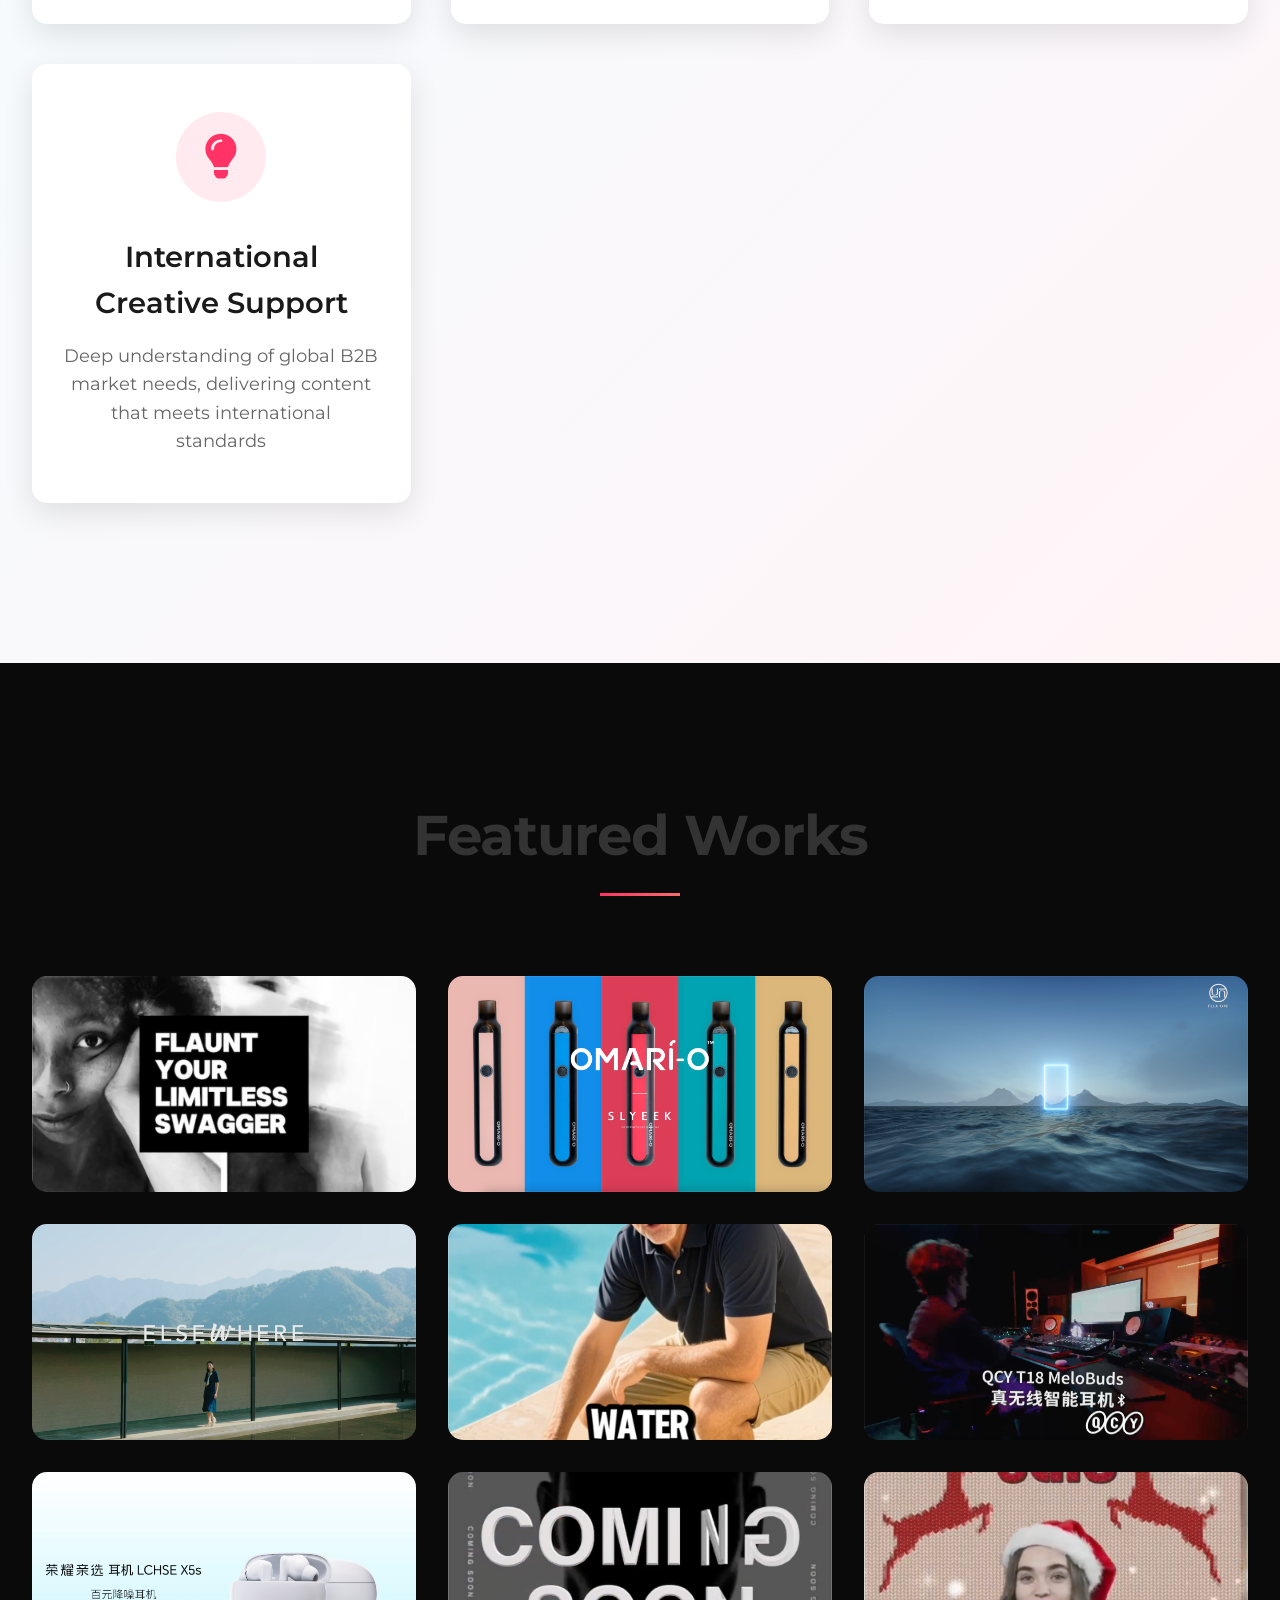
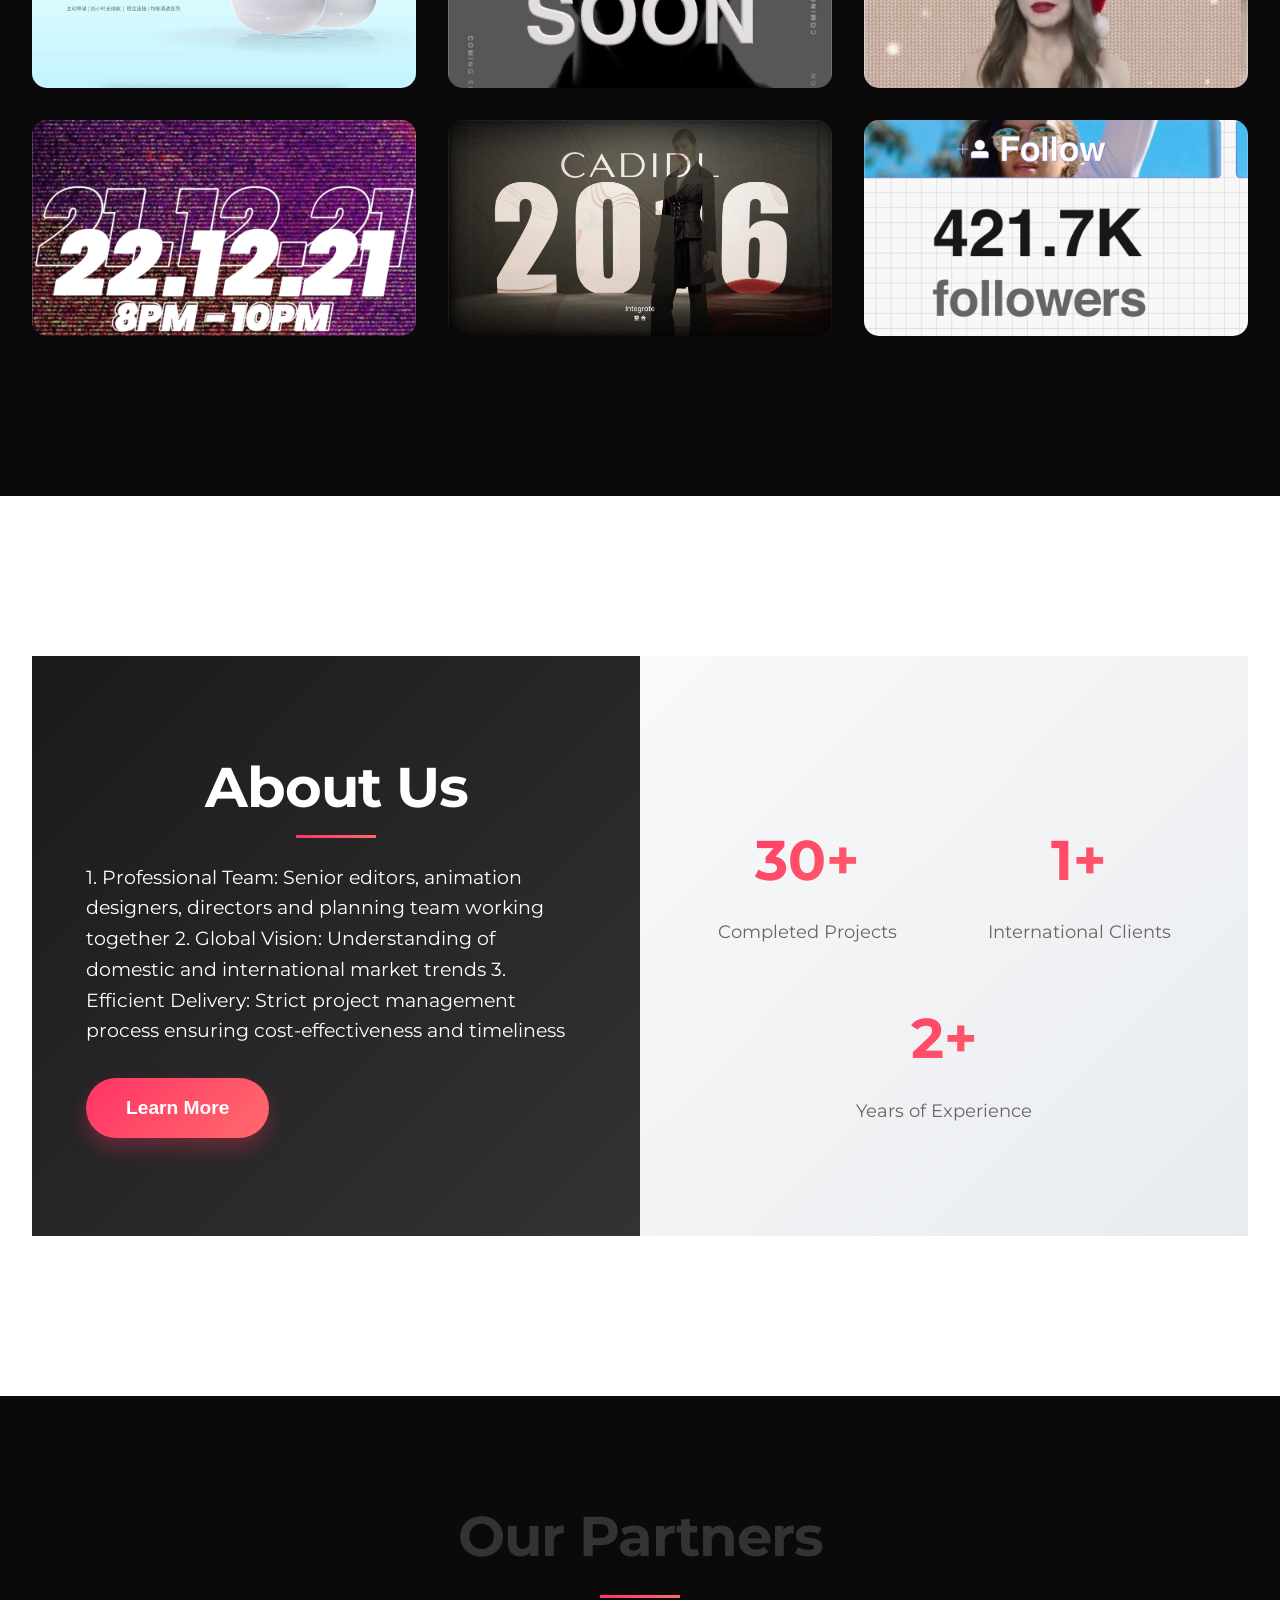
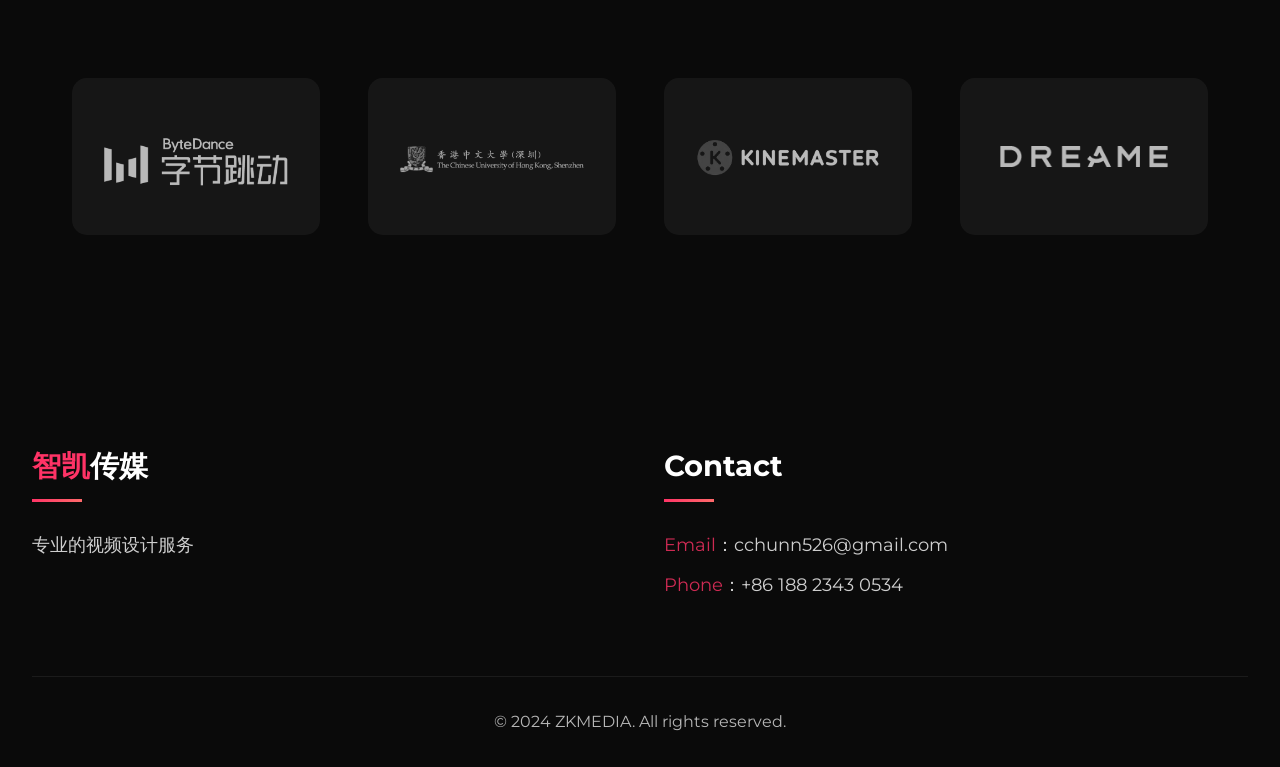
==== commit fd631369: "aigc_update" ====
--- a/index.html
+++ b/index.html
@@ -78,8 +78,8 @@
                     <div class="service-icon">
                         <i class="fas fa-camera"></i>
                     </div>
-                    <h3 data-i18n="services.tvc.title">TVC<br>广告制作</h3>
-                    <p data-i18n="services.tvc.desc">专注于高品质电视广告、品牌宣传片及商业视频制作</p>
+                    <h3 data-i18n="services.tvc.title">AIGC<br>视频设计</h3>
+                    <p data-i18n="services.tvc.desc">深耕AIGC、探索AI视频商用设计所有可能</p>
                 </div>
                 <div class="service-card card-3d">
                     <div class="service-icon">
@@ -126,7 +126,7 @@
                     <div class="portfolio-item" data-video="videos/portfolio5.mp4">
                         <img src="images/portfolio5.png" alt="作品5" loading="lazy">
                         <div class="portfolio-overlay">
-                            <h3 data-i18n="portfolio.items.fresh">清新短视频展示</h3>
+                            <h3 data-i18n="portfolio.items.fresh">AIGC生成</h3>
                             <p data-i18n="portfolio.clickToPlay">点击播放视频</p>
                         </div>
                     </div>
@@ -241,7 +241,7 @@
             </div>
             <div class="footer-section">
                 <h4 data-i18n="footer.contact">联系方式</h4>
-                <p><span data-i18n="footer.email">邮箱</span>：alexlaijing@gmail.com</p>
+                <p><span data-i18n="footer.email">邮箱</span>：cchunn526@gmail.com</p>
                 <p><span data-i18n="footer.phone">电话</span>：+86 188 2343 0534</p>
             </div>
         </div>
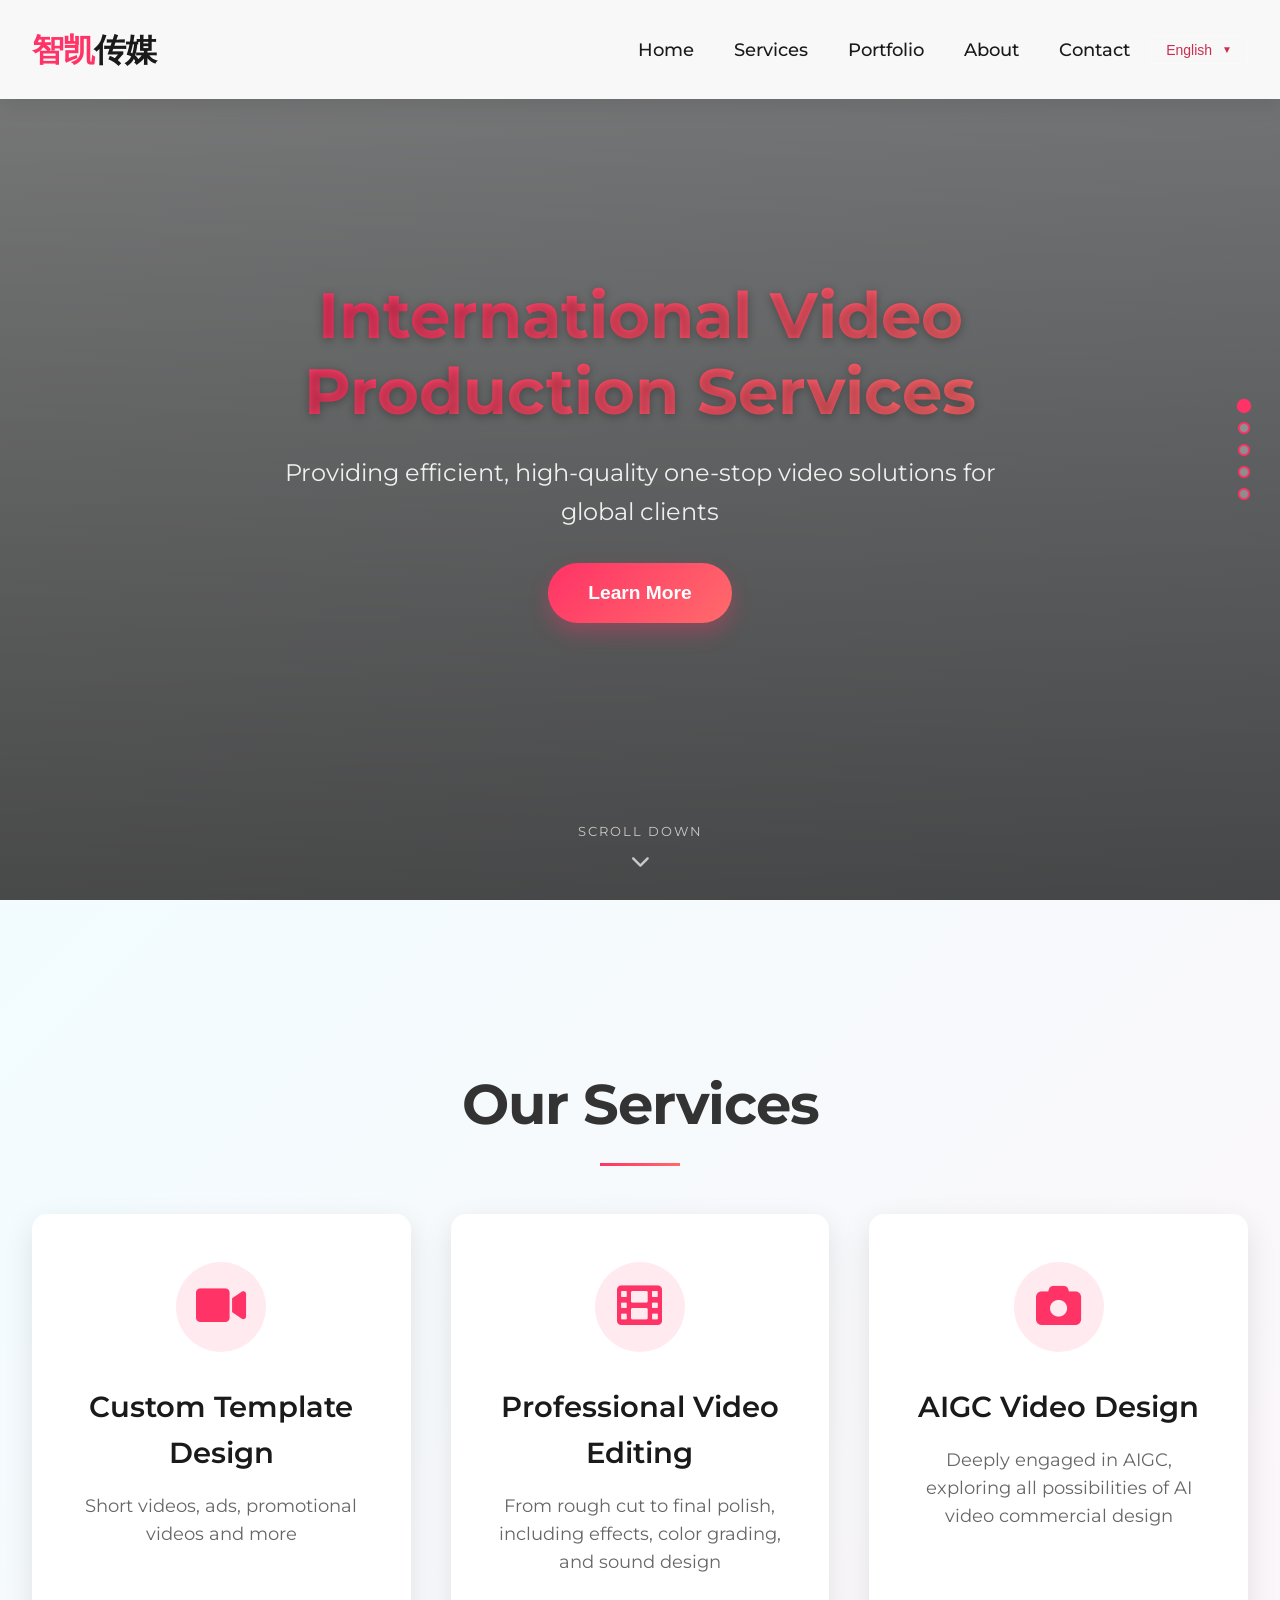
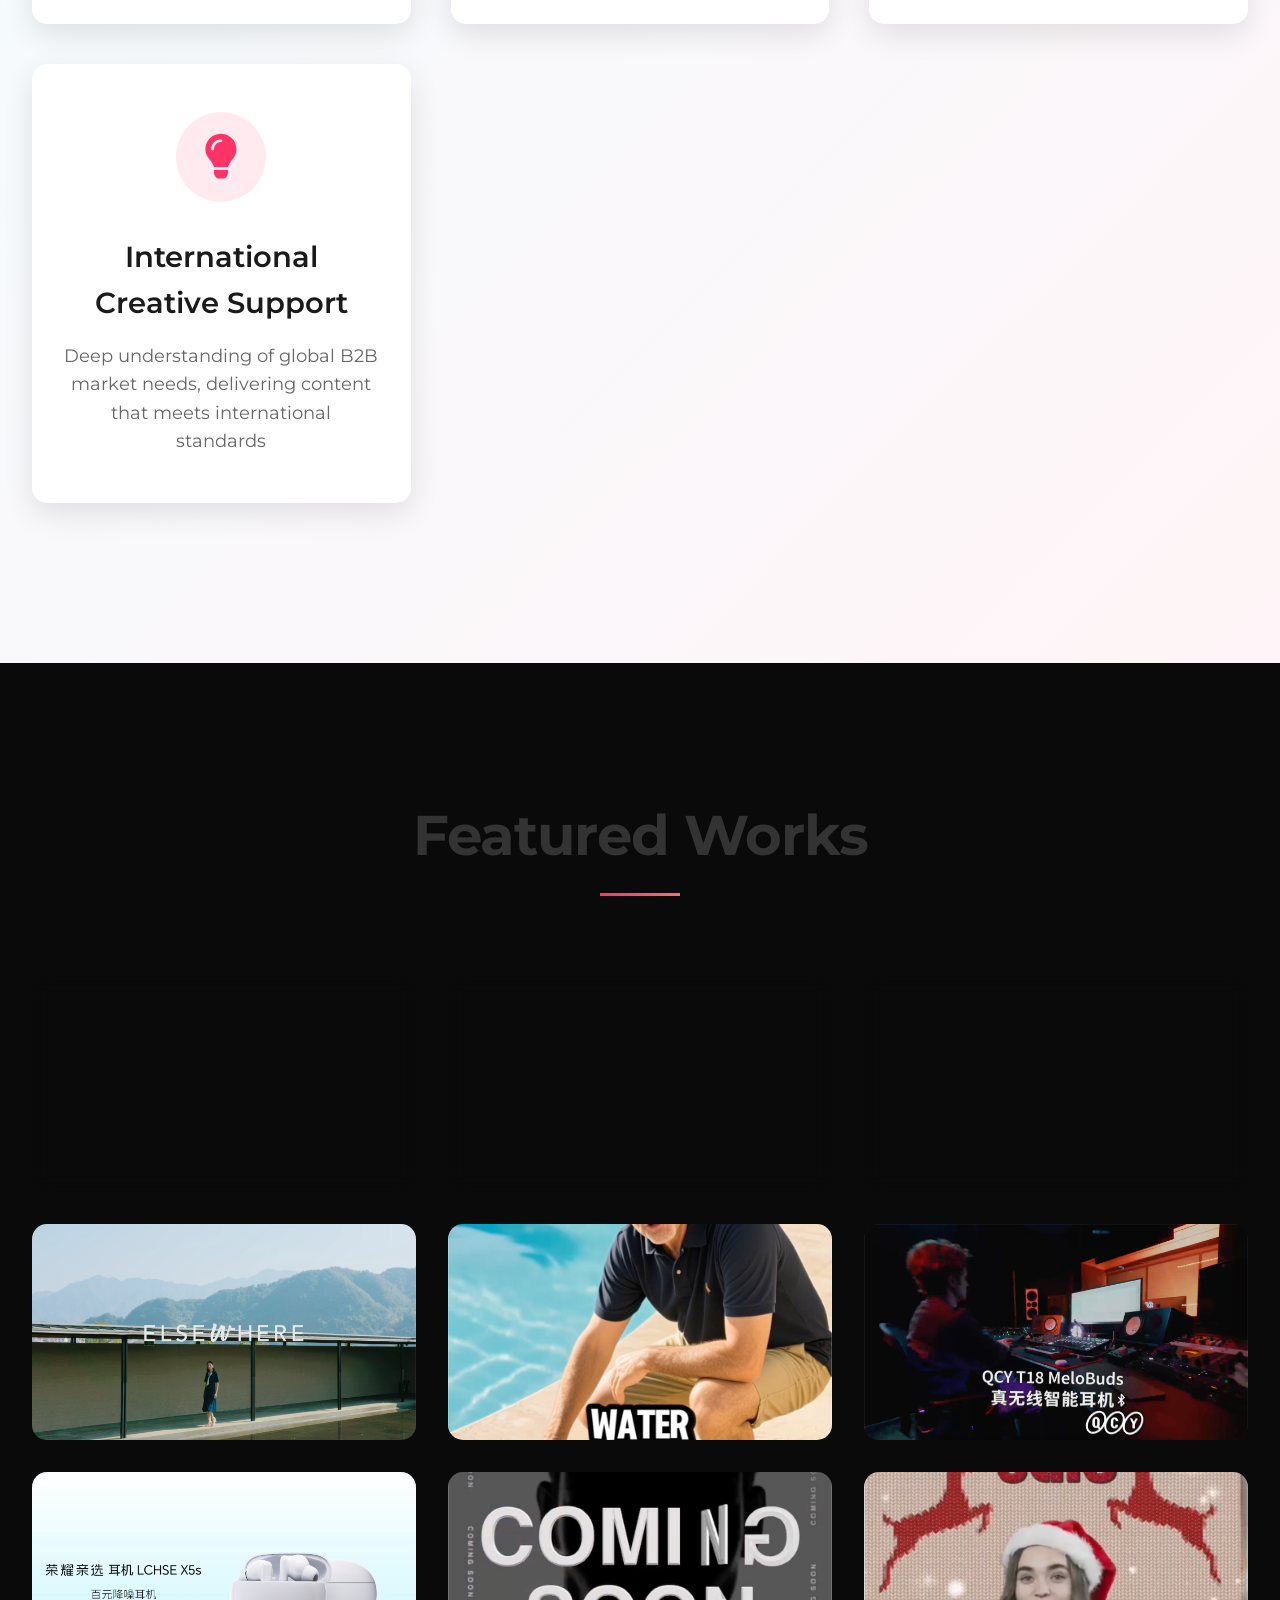
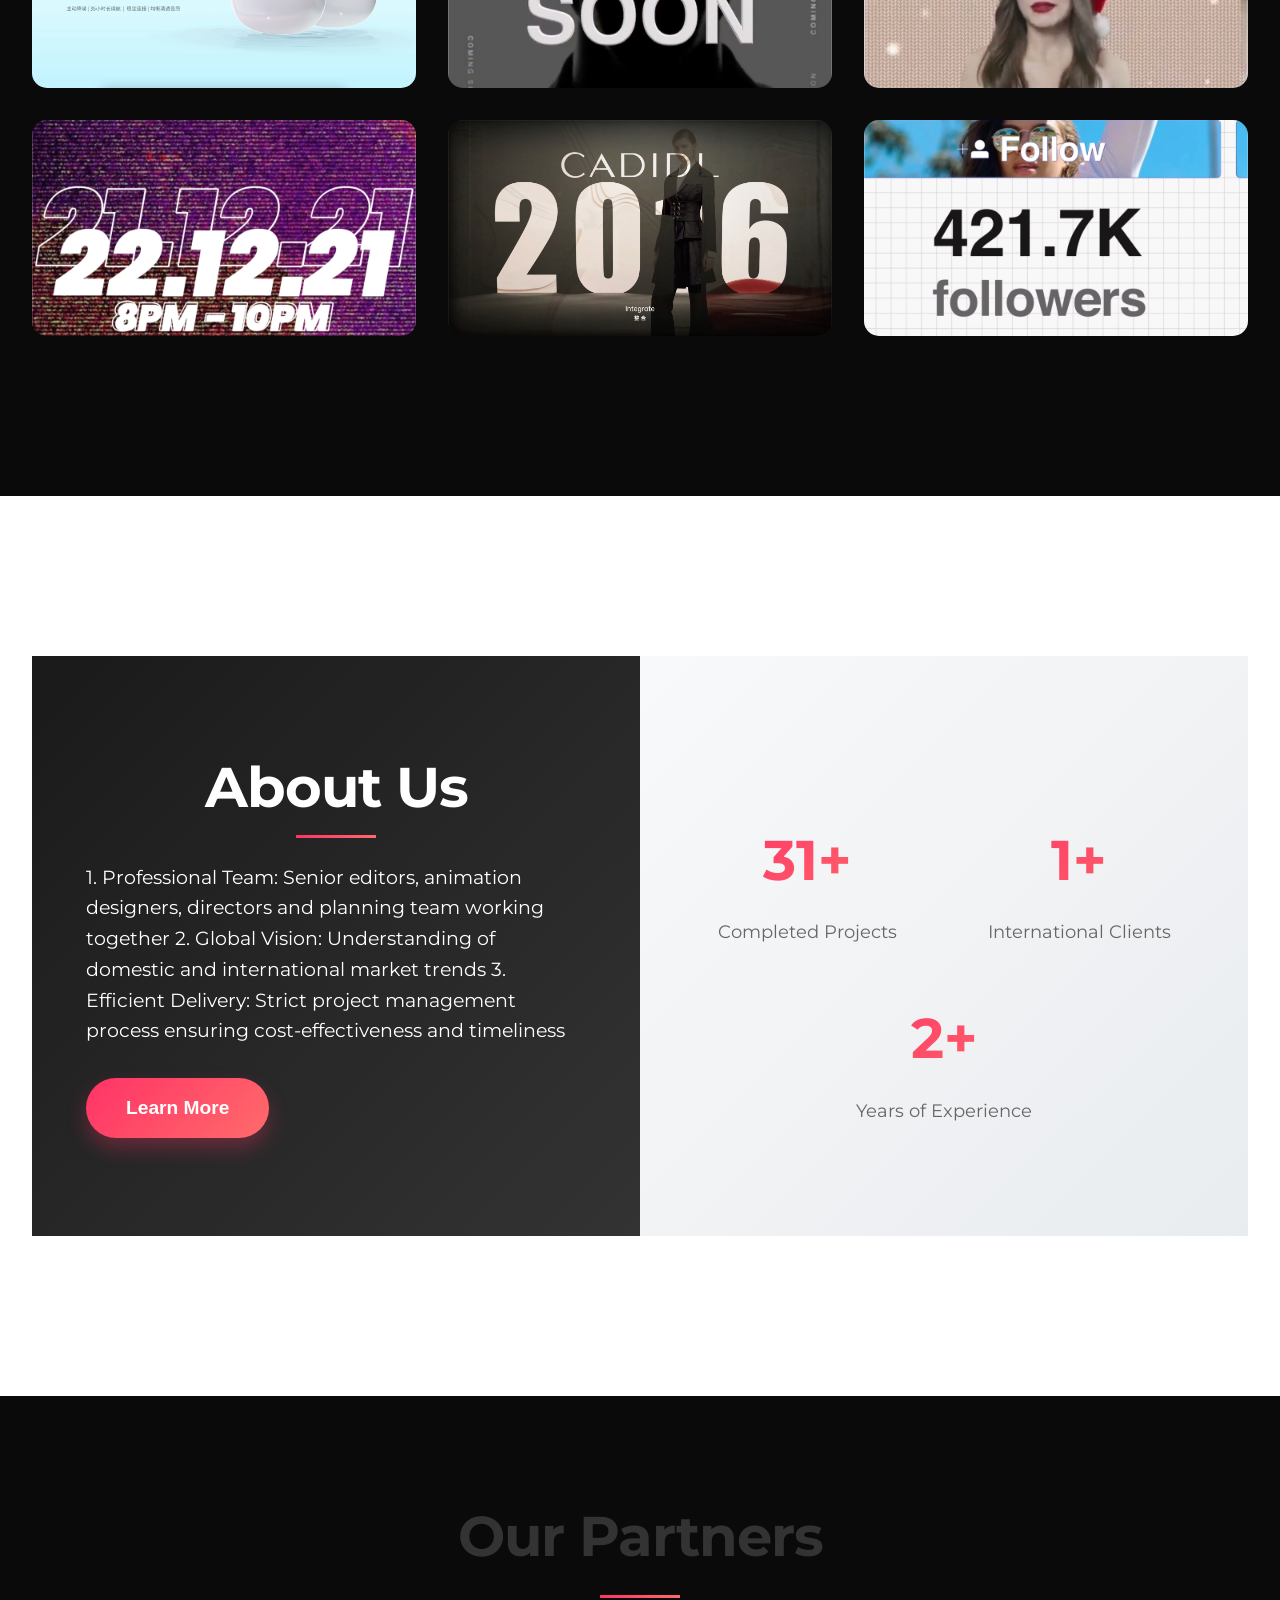
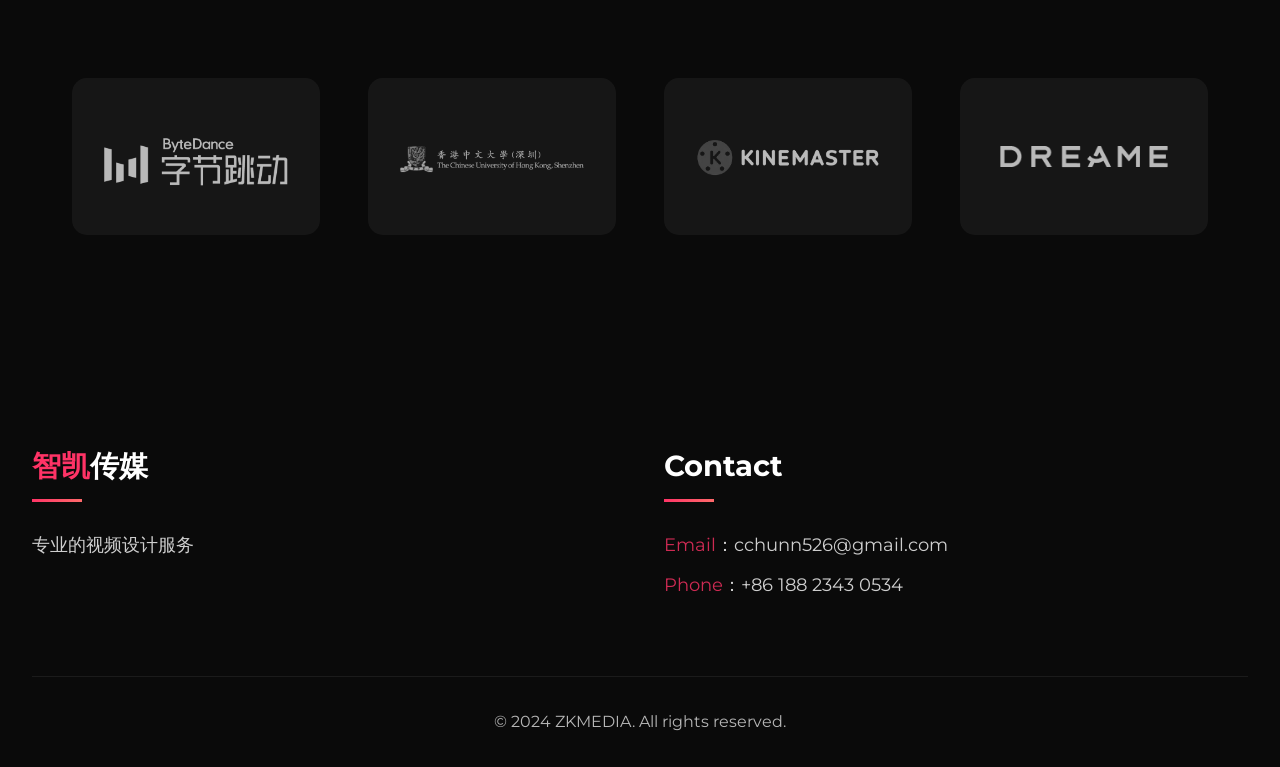
==== commit 8f7b07a7: "seo" ====
--- a/index.html
+++ b/index.html
@@ -4,7 +4,41 @@
     <meta charset="UTF-8">
     <meta name="viewport" content="width=device-width, initial-scale=1.0">
     <meta name="baidu-site-verification" content="codeva-I3pnxs5qXy" />
-    <title>智凯传媒-专业视频设计服务</title>
+    <title>智凯传媒-专业视频设计服务 | International Video Design | 국제 영상 디자인 | 国際動画デザイン</title>
+    <meta name="description" content="智凯传媒专注于国际化视频制作、短视频剪辑、AIGC视频设计、创意内容输出，为全球客户提供高效优质的一站式视频解决方案。ZK Media provides international video production, short video editing, AIGC video design, and creative content for global clients. 지카이 미디어는 국제 영상 제작, 숏폼 편집, AIGC 영상 디자인, 창의적 콘텐츠를 제공합니다. 智凱メディアは国際動画制作、ショート動画編集、AIGC動画デザイン、クリエイティブコンテンツを提供します。">
+    <meta name="keywords" content="视频制作, 视频剪辑, AIGC视频, 国际化视频, 创意视频, 宣传片, 广告视频, 海外视频, 智凯传媒, 视频设计, 视频服务, video production, video editing, AIGC video, international video, creative video, promo video, advertising video, overseas video, ZK Media, video design, video service, 영상 제작, 영상 편집, AIGC 영상, 국제 영상, 창의적 영상, 홍보 영상, 광고 영상, 해외 영상, 지카이 미디어, 영상 디자인, 영상 서비스, 動画制作, 動画編集, AIGC動画, 国際動画, クリエイティブ動画, プロモ動画, 広告動画, 海外動画, 智凱メディア, 動画デザイン, 動画サービス">
+    <!-- Open Graph 多语言 -->
+    <meta property="og:title" content="智凯传媒-专业视频设计服务 | International Video Design | 국제 영상 디자인 | 国際動画デザイン">
+    <meta property="og:description" content="国际化视频制作、AIGC视频、短视频剪辑、创意内容输出，助力品牌全球传播。International video production, AIGC video, short video editing, creative content for global branding. 국제 영상 제작, AIGC 영상, 숏폼 편집, 창의적 콘텐츠로 글로벌 브랜드 지원. 国際動画制作、AIGC動画、ショート動画編集、クリエイティブコンテンツでグローバルブランドをサポート。">
+    <meta property="og:image" content="https://你的域名/logo.png">
+    <meta property="og:url" content="https://你的域名/">
+    <meta property="og:type" content="website">
+    <!-- Twitter Card 多语言 -->
+    <meta name="twitter:card" content="summary_large_image">
+    <meta name="twitter:title" content="智凯传媒-专业视频设计服务 | International Video Design | 국제 영상 디자인 | 国際動画デザイン">
+    <meta name="twitter:description" content="国际化视频制作、AIGC视频、短视频剪辑、创意内容输出，助力品牌全球传播。International video production, AIGC video, short video editing, creative content for global branding. 국제 영상 제작, AIGC 영상, 숏폼 편집, 창의적 콘텐츠로 글로벌 브랜드 지원. 国際動画制作、AIGC動画、ショート動画編集、クリエイティブコンテンツでグローバルブランドをサポート。">
+    <meta name="twitter:image" content="https://你的域名/logo.png">
+    <!-- 结构化数据 Organization 多语言 -->
+    <script type="application/ld+json">
+    {
+      "@context": "https://schema.org",
+      "@type": "Organization",
+      "name": "智凯传媒 | ZK Media | 지카이 미디어 | 智凱メディア",
+      "url": "https://zkmedia.ltd/",
+      "logo": "https://zkmedia.ltd/logo.png",
+      "contactPoint": {
+        "@type": "ContactPoint",
+        "telephone": "+86 188 2343 0534",
+        "contactType": "customer service",
+        "email": "cchunn526@gmail.com"
+      },
+      "description": "智凯传媒专注于国际化视频制作、短视频剪辑、AIGC视频设计、创意内容输出，为全球客户提供高效优质的一站式视频解决方案。ZK Media provides international video production, short video editing, AIGC video design, and creative content for global clients. 지카이 미디어는 국제 영상 제작, 숏폼 편집, AIGC 영상 디자인, 창의적 콘텐츠를 제공합니다. 智凱メディアは国際動画制作、ショート動画編集、AIGC動画デザイン、クリエイティブコンテンツを提供します。",
+      "sameAs": [
+        "https://weibo.com/你的微博",
+        "https://twitter.com/你的推特"
+      ]
+    }
+    </script>
     
     <!-- 预加载关键资源 -->
     <link rel="preload" href="styles.css" as="style">
@@ -96,84 +130,84 @@
                 <h2 class="section-title" data-i18n="portfolio.title">精选作品</h2>
                 <div class="portfolio-grid">
                     <div class="portfolio-item" data-video="videos/portfolio1.mp4">
-                        <img src="images/portfolio1.png" alt="作品1" loading="lazy">
+                        <img src="images/portfolio1.png" alt="时尚短视频展示-智凯传媒 | Fashion Short Video - ZK Media | 패션 숏폼 영상 - 지카이 미디어 | ファッションショート動画 - 智凱メディア" loading="lazy">
                         <div class="portfolio-overlay">
                             <h3 data-i18n="portfolio.items.fashion">时尚短视频展示</h3>
                             <p data-i18n="portfolio.clickToPlay">点击播放视频</p>
                         </div>
                     </div>
                     <div class="portfolio-item" data-video="videos/portfolio2.mp4">
-                        <img src="images/portfolio2.png" alt="作品2" loading="lazy">
+                        <img src="images/portfolio2.png" alt="3C产品剪辑后期-智凯传媒 | 3C Product Editing - ZK Media | 3C 제품 편집 - 지카이 미디어 | 3C製品編集 - 智凱メディア" loading="lazy">
                         <div class="portfolio-overlay">
                             <h3 data-i18n="portfolio.items.3c">3C产品剪辑后期</h3>
                             <p data-i18n="portfolio.clickToPlay">点击播放视频</p>
                         </div>
                     </div>
                     <div class="portfolio-item" data-video="videos/portfolio3.mp4">
-                        <img src="images/portfolio3.png" alt="作品3" loading="lazy">
+                        <img src="images/portfolio3.png" alt="产品宣传片-智凯传媒 | Product Promo - ZK Media | 제품 홍보 영상 - 지카이 미디어 | 製品プロモーション動画 - 智凱メディア" loading="lazy">
                         <div class="portfolio-overlay">
                             <h3 data-i18n="portfolio.items.product">产品宣传片</h3>
                             <p data-i18n="portfolio.clickToPlay">点击播放视频</p>
                         </div>
                     </div>
                     <div class="portfolio-item" data-video="videos/portfolio4.mp4">
-                        <img src="images/portfolio4.png" alt="作品4" loading="lazy">
+                        <img src="images/portfolio4.png" alt="LOOKBOOK拍摄制作-智凯传媒 | LOOKBOOK Production - ZK Media | LOOKBOOK 제작 - 지카이 미디어 | LOOKBOOK制作 - 智凱メディア" loading="lazy">
                         <div class="portfolio-overlay">
                             <h3 data-i18n="portfolio.items.lookbook">LOOKBOOK拍摄制作</h3>
                             <p data-i18n="portfolio.clickToPlay">点击播放视频</p>
                         </div>
                     </div>
                     <div class="portfolio-item" data-video="videos/portfolio5.mp4">
-                        <img src="images/portfolio5.png" alt="作品5" loading="lazy">
+                        <img src="images/portfolio5.png" alt="AIGC生成-智凯传媒 | AIGC Generated - ZK Media | AIGC 생성 - 지카이 미디어 | AIGC生成 - 智凱メディア" loading="lazy">
                         <div class="portfolio-overlay">
                             <h3 data-i18n="portfolio.items.fresh">AIGC生成</h3>
                             <p data-i18n="portfolio.clickToPlay">点击播放视频</p>
                         </div>
                     </div>
                     <div class="portfolio-item" data-video="videos/portfolio6.mp4">
-                        <img src="images/portfolio6.png" alt="作品6" loading="lazy">
+                        <img src="images/portfolio6.png" alt="3C产品剪辑后期-智凯传媒 | 3C Product Editing - ZK Media | 3C 제품 편집 - 지카이 미디어 | 3C製品編集 - 智凱メディア" loading="lazy">
                         <div class="portfolio-overlay">
                             <h3 data-i18n="portfolio.items.3c">3C产品剪辑后期</h3>
                             <p data-i18n="portfolio.clickToPlay">点击播放视频</p>
                         </div>
                     </div>
                     <div class="portfolio-item" data-video="videos/portfolio7.mp4">
-                        <img src="images/portfolio7.png" alt="作品7" loading="lazy">
+                        <img src="images/portfolio7.png" alt="荣耀耳机-智凯传媒 | Honor Earphones - ZK Media | 아너 이어폰 - 지카이 미디어 | オナーイヤホン - 智凱メディア" loading="lazy">
                         <div class="portfolio-overlay">
                             <h3 data-i18n="portfolio.items.honor">荣耀耳机</h3>
                             <p data-i18n="portfolio.clickToPlay">点击播放视频</p>
                         </div>
                     </div>
                     <div class="portfolio-item" data-video="videos/portfolio8.mp4">
-                        <img src="images/portfolio8.png" alt="作品8" loading="lazy">
+                        <img src="images/portfolio8.png" alt="潮流预告短视频-智凯传媒 | Trendy Teaser Video - ZK Media | 트렌디 티저 영상 - 지카이 미디어 | トレンディティーザー動画 - 智凱メディア" loading="lazy">
                         <div class="portfolio-overlay">
                             <h3 data-i18n="portfolio.items.trend">潮流预告短视频</h3>
                             <p data-i18n="portfolio.clickToPlay">点击播放视频</p>
                         </div>
                     </div>
                     <div class="portfolio-item" data-video="videos/portfolio9.mp4">
-                        <img src="images/portfolio9.png" alt="作品9" loading="lazy">
+                        <img src="images/portfolio9.png" alt="数字人商品简介-智凯传媒 | Digital Human Product Intro - ZK Media | 디지털 휴먼 상품 소개 - 지카이 미디어 | デジタルヒューマン商品紹介 - 智凱メディア" loading="lazy">
                         <div class="portfolio-overlay">
                             <h3 data-i18n="portfolio.items.digital">数字人商品简介</h3>
                             <p data-i18n="portfolio.clickToPlay">点击播放视频</p>
                         </div>
                     </div>
                     <div class="portfolio-item" data-video="videos/portfolio10.mp4">
-                        <img src="images/portfolio10.png" alt="作品10" loading="lazy">
+                        <img src="images/portfolio10.png" alt="潮流直播预告-智凯传媒 | Trendy Live Teaser - ZK Media | 트렌디 라이브 티저 - 지카이 미디어 | トレンディライブティーザー - 智凱メディア" loading="lazy">
                         <div class="portfolio-overlay">
                             <h3 data-i18n="portfolio.items.live">潮流直播预告</h3>
                             <p data-i18n="portfolio.clickToPlay">点击播放视频</p>
                         </div>
                     </div>
                     <div class="portfolio-item" data-video="videos/portfolio11.mp4">
-                        <img src="images/portfolio11.png" alt="作品11" loading="lazy">
+                        <img src="images/portfolio11.png" alt="公司品宣-智凯传媒 | Company Promo - ZK Media | 회사 홍보 - 지카이 미디어 | 会社プロモーション - 智凱メディア" loading="lazy">
                         <div class="portfolio-overlay">
                             <h3 data-i18n="portfolio.items.company">公司品宣</h3>
                             <p data-i18n="portfolio.clickToPlay">点击播放视频</p>
                         </div>
                     </div>
                     <div class="portfolio-item" data-video="videos/portfolio12.mp4">
-                        <img src="images/portfolio12.png" alt="作品12" loading="lazy">
+                        <img src="images/portfolio12.png" alt="片头片尾设计-智凯传媒 | Intro/Outro Design - ZK Media | 인트로/아웃트로 디자인 - 지카이 미디어 | イントロ・アウトロデザイン - 智凱メディア" loading="lazy">
                         <div class="portfolio-overlay">
                             <h3 data-i18n="portfolio.items.intro">片头片尾设计</h3>
                             <p data-i18n="portfolio.clickToPlay">点击播放视频</p>
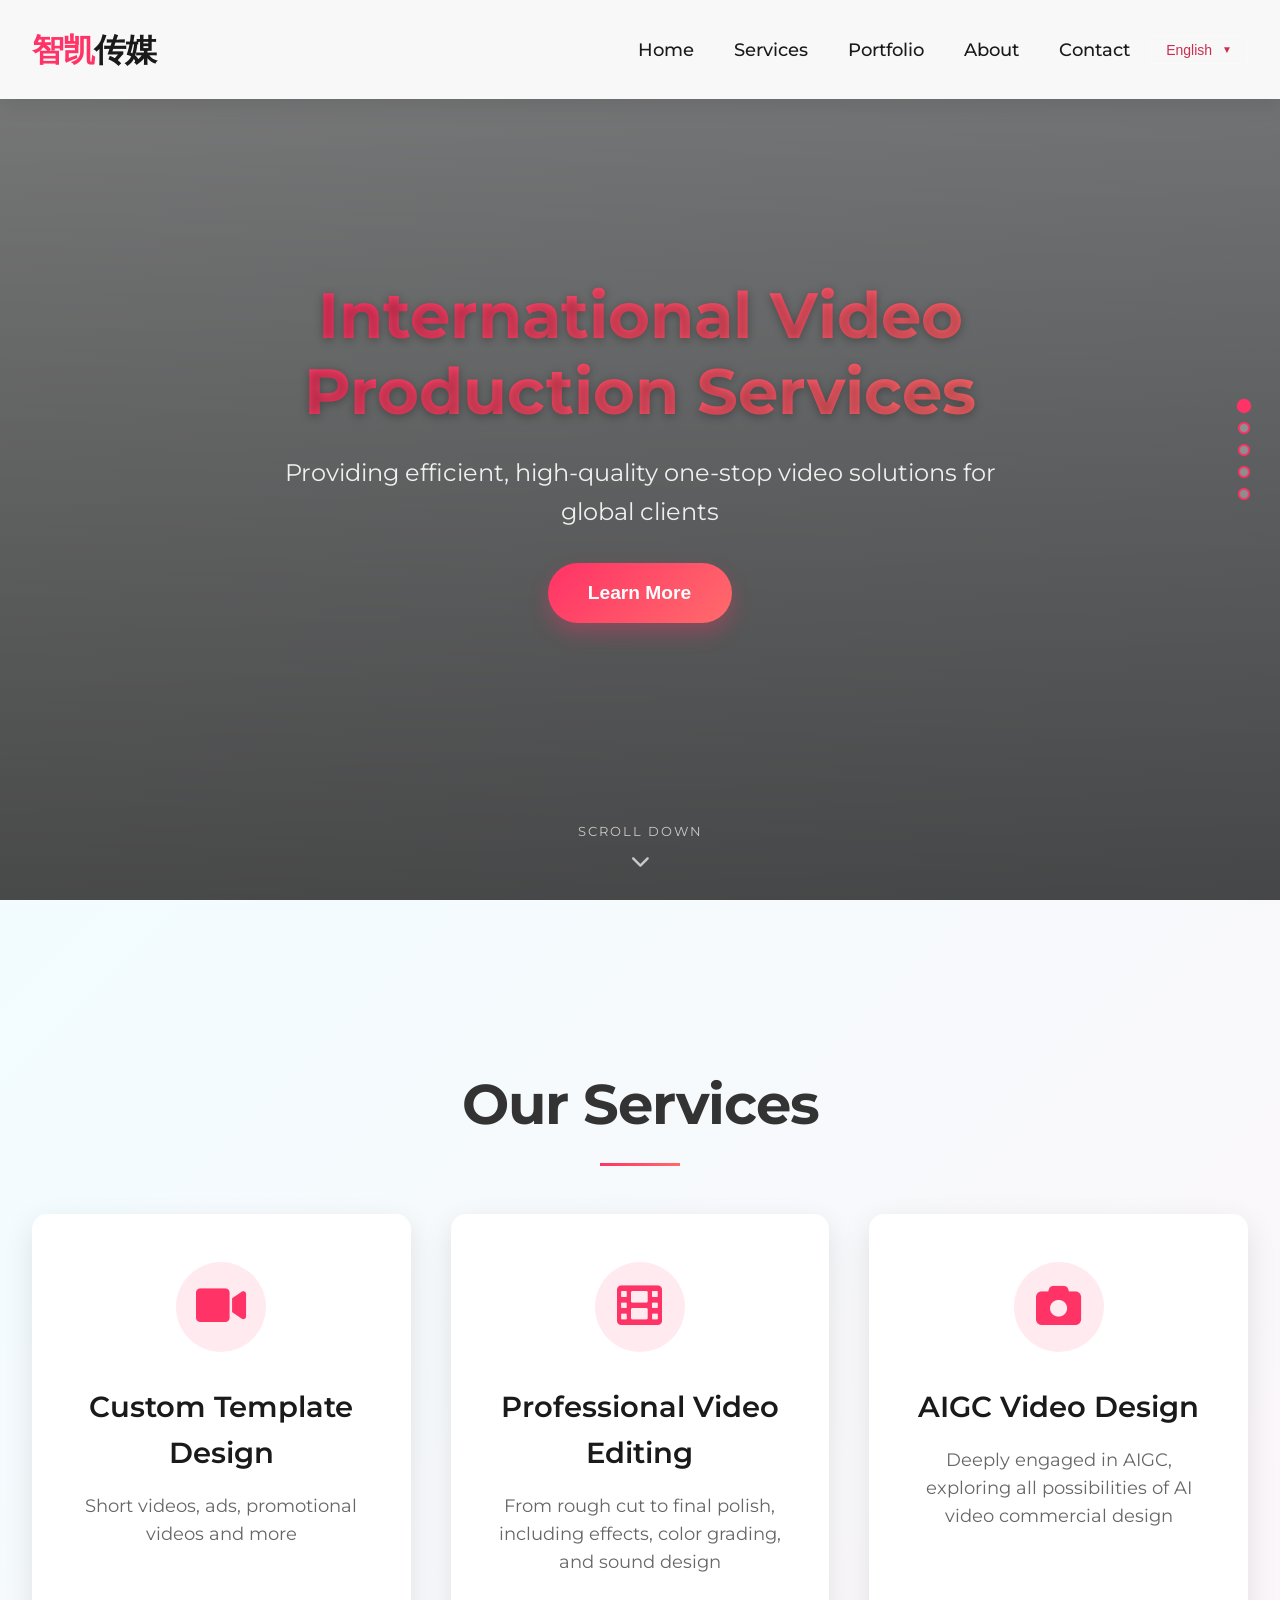
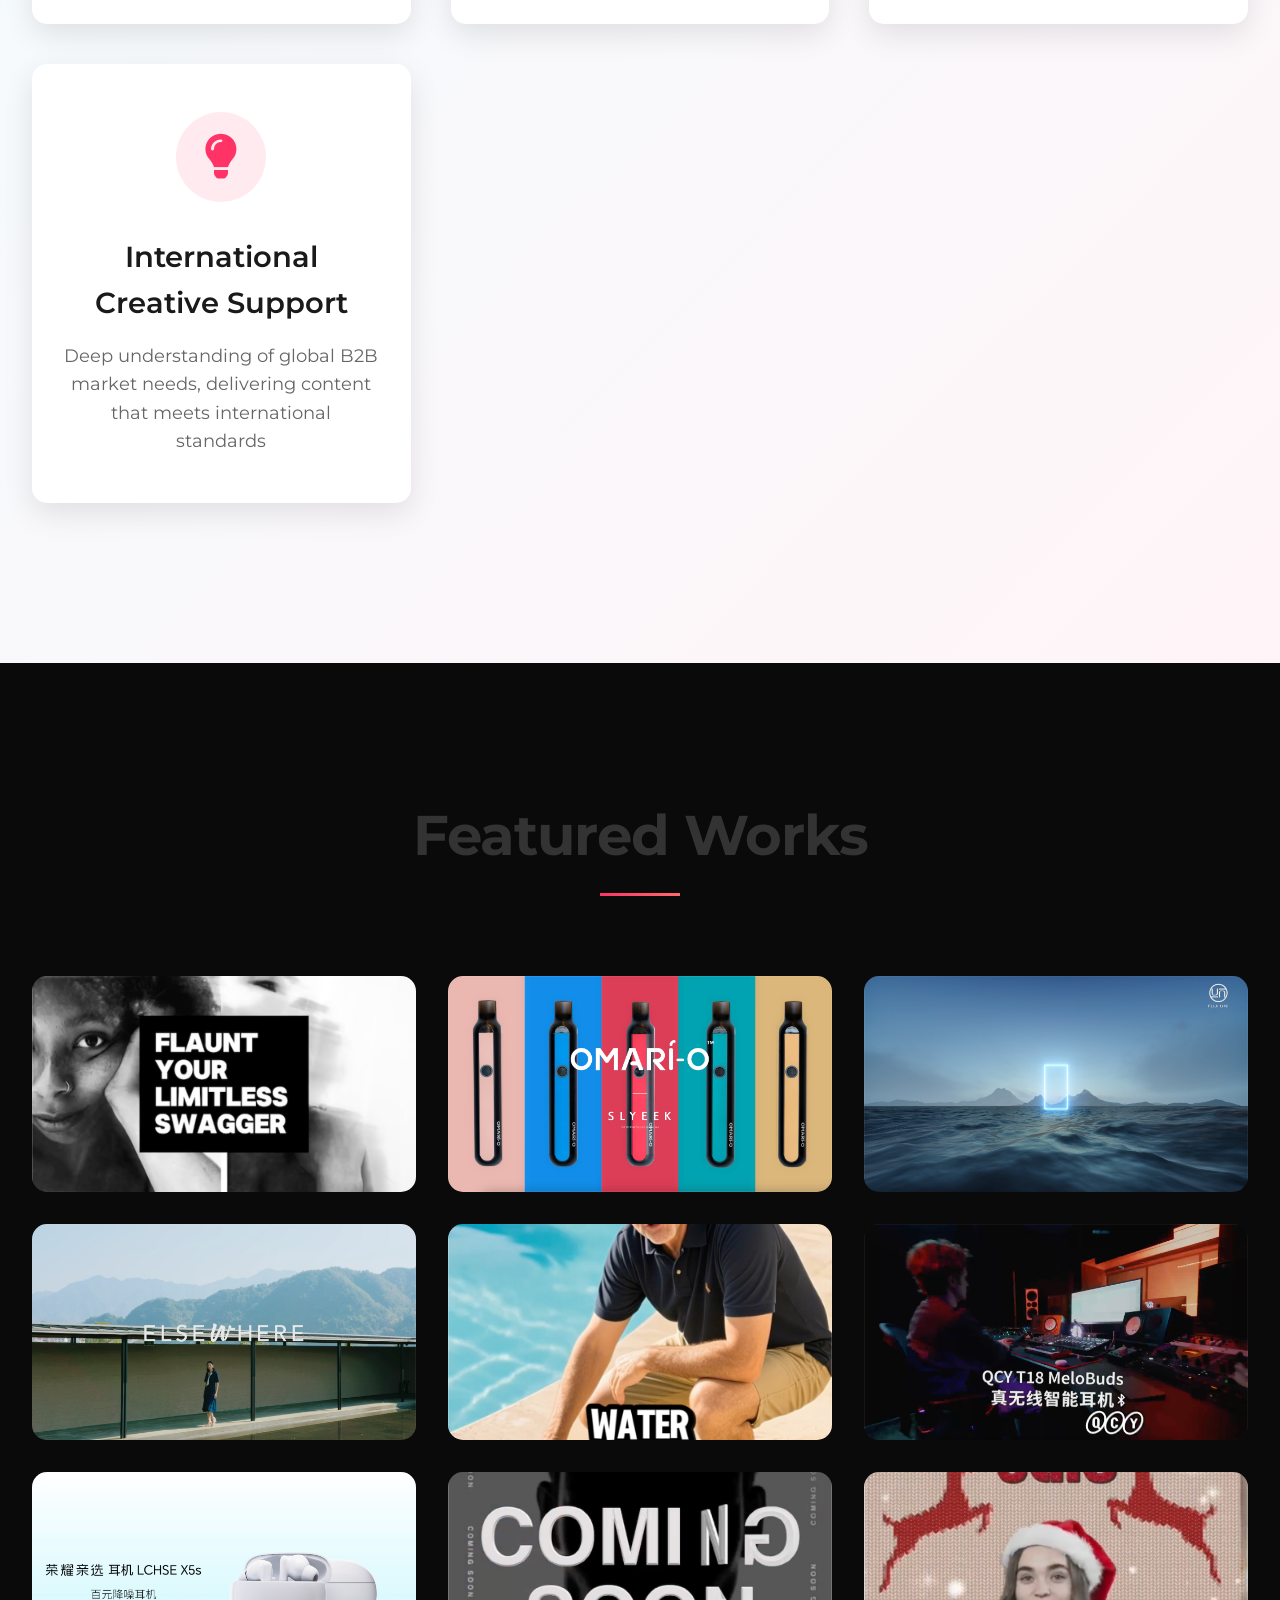
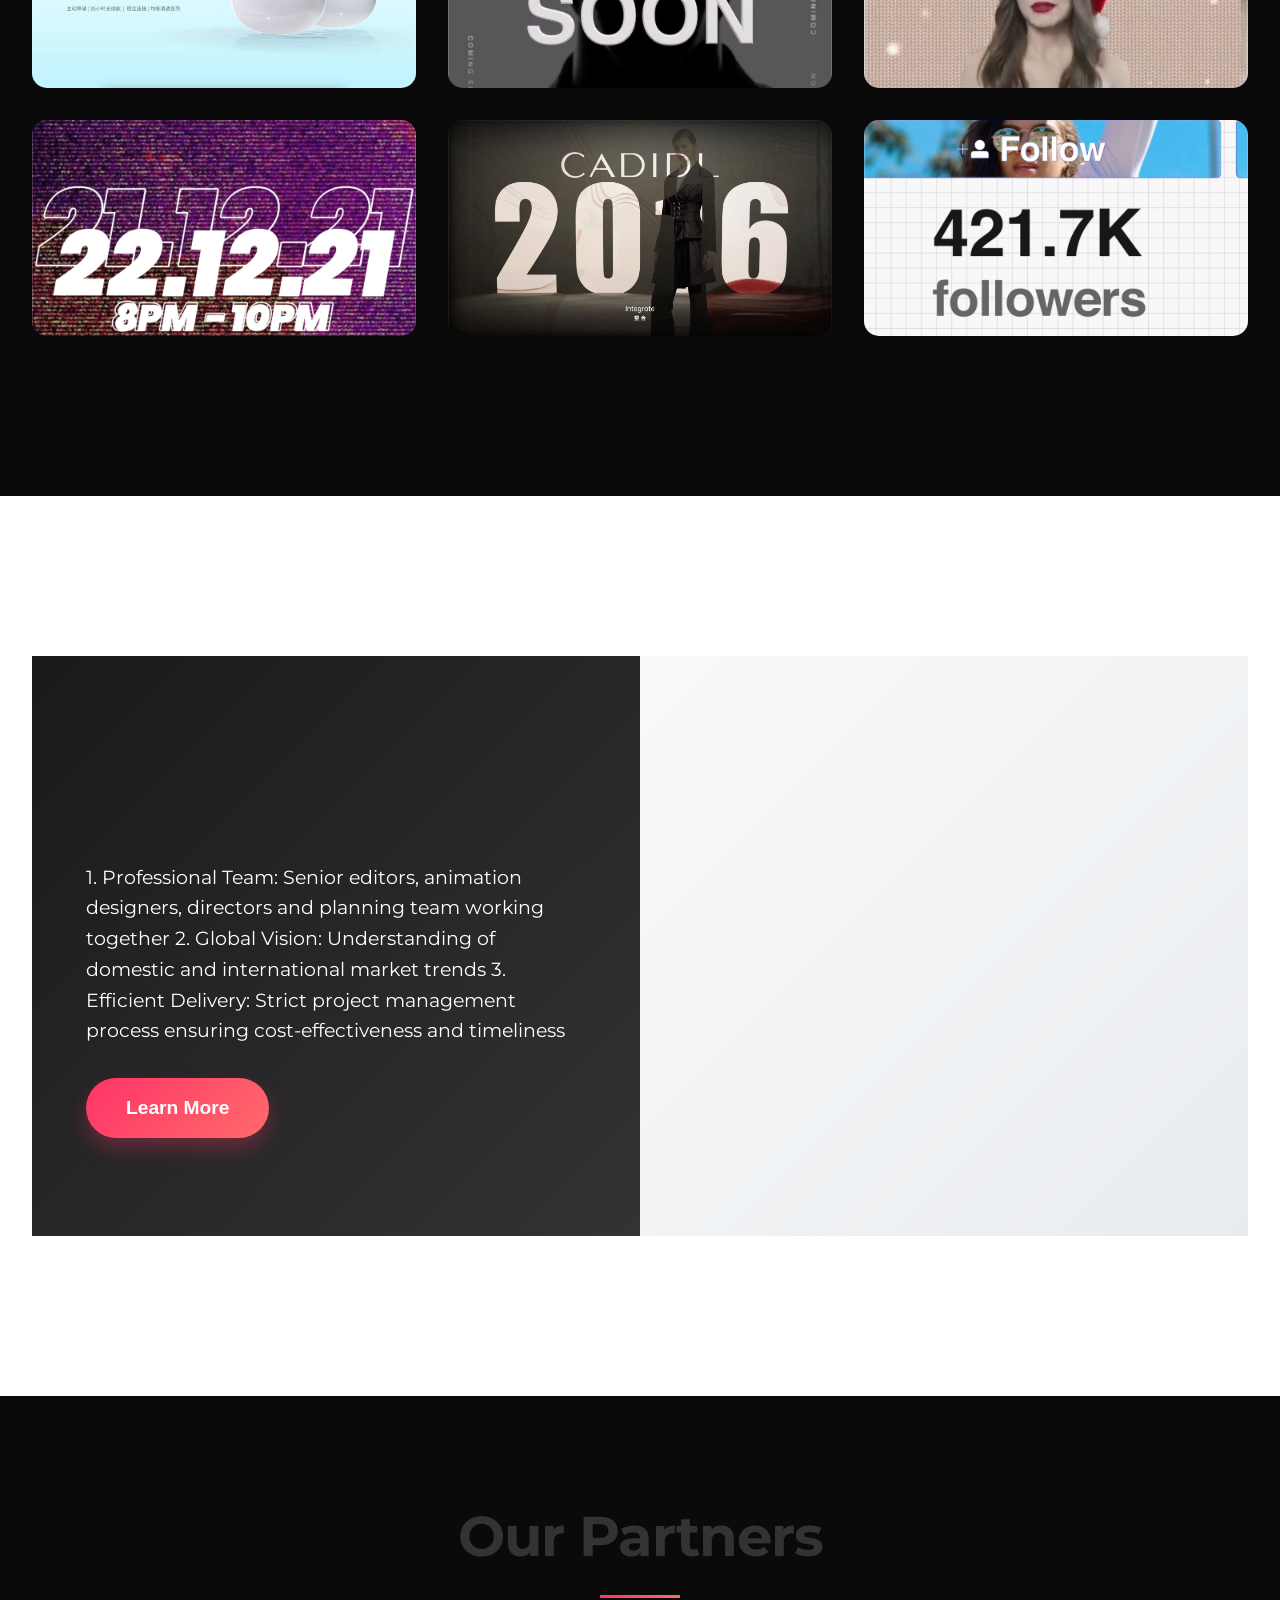
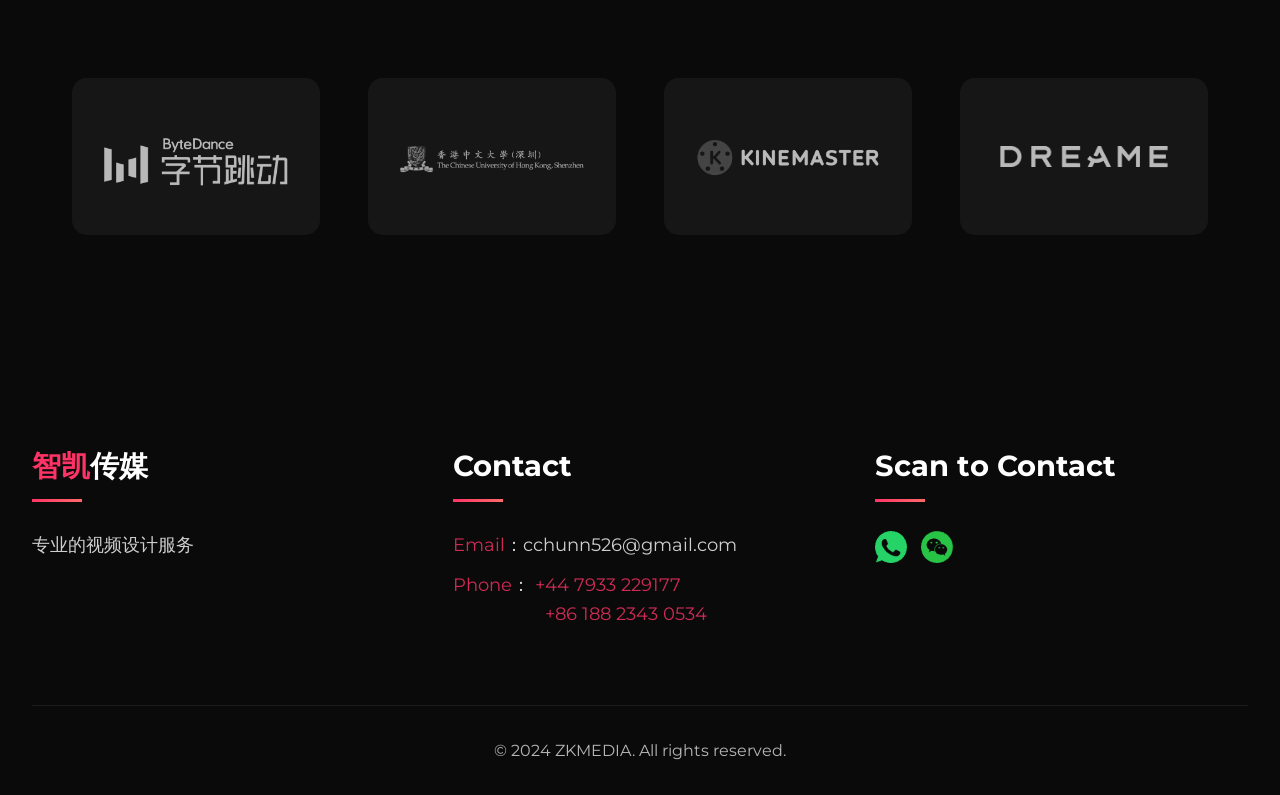
==== commit dfcac4df: "up qr code" ====
--- a/index.html
+++ b/index.html
@@ -5,7 +5,7 @@
     <meta name="viewport" content="width=device-width, initial-scale=1.0">
     <meta name="baidu-site-verification" content="codeva-I3pnxs5qXy" />
     <title>智凯传媒-专业视频设计服务 | International Video Design | 국제 영상 디자인 | 国際動画デザイン</title>
-    <meta name="description" content="智凯传媒专注于国际化视频制作、短视频剪辑、AIGC视频设计、创意内容输出，为全球客户提供高效优质的一站式视频解决方案。ZK Media provides international video production, short video editing, AIGC video design, and creative content for global clients. 지카이 미디어는 국제 영상 제작, 숏폼 편집, AIGC 영상 디자인, 창의적 콘텐츠를 제공합니다. 智凱メディアは国際動画制作、ショート動画編集、AIGC動画デザイン、クリエイティブコンテンツを提供します。">
+    <meta name="description" content="智凯传媒专注于国际化视频制作、短视频剪辑、AIGC视频设计、创意内容输出，为全球客户提供高效优质的一站式视频解决方案。ZK Media provides international video production, short video editing, AIGC video design, and creative content for global clients. 지카이 미디어는 국제 영상 제작, 숏폼 편집, AIGC 영상 디자인, 창의적 콘텐츠를 제공합니다. 智凱メディア는国際動画制作、ショート動画編集、AIGC動画デザイン、クリエイティブコンテンツを提供します。">
     <meta name="keywords" content="视频制作, 视频剪辑, AIGC视频, 国际化视频, 创意视频, 宣传片, 广告视频, 海外视频, 智凯传媒, 视频设计, 视频服务, video production, video editing, AIGC video, international video, creative video, promo video, advertising video, overseas video, ZK Media, video design, video service, 영상 제작, 영상 편집, AIGC 영상, 국제 영상, 창의적 영상, 홍보 영상, 광고 영상, 해외 영상, 지카이 미디어, 영상 디자인, 영상 서비스, 動画制作, 動画編集, AIGC動画, 国際動画, クリエイティブ動画, プロモ動画, 広告動画, 海外動画, 智凱メディア, 動画デザイン, 動画サービス">
     <!-- Open Graph 多语言 -->
     <meta property="og:title" content="智凯传媒-专业视频设计服务 | International Video Design | 국제 영상 디자인 | 国際動画デザイン">
@@ -276,7 +276,16 @@
             <div class="footer-section">
                 <h4 data-i18n="footer.contact">联系方式</h4>
                 <p><span data-i18n="footer.email">邮箱</span>：cchunn526@gmail.com</p>
-                <p><span data-i18n="footer.phone">电话</span>：+86 188 2343 0534</p>
+                <p><span data-i18n="footer.phone">电话</span>：<span class="footer-phone-list">
+                    +44 7933 229177<br><span style="padding-left: 5.2em;">+86 188 2343 0534</span>
+                </span></p>
+            </div>
+            <div class="footer-section">
+                <h4 data-i18n="footer.scan">扫码联系</h4>
+                <div class="social-qr-icons">
+                    <img src="images/whatsapp-icon.png" alt="WhatsApp" class="qr-icon" id="whatsapp-qr-btn" style="width:32px;height:32px;cursor:pointer;margin-right:10px;">
+                    <img src="images/wechat-icon.png" alt="微信" class="qr-icon" id="wechat-qr-btn" style="width:32px;height:32px;cursor:pointer;">
+                </div>
             </div>
         </div>
         <div class="footer-bottom">
@@ -308,5 +317,88 @@
             </video>
         </div>
     </div>
+    <!-- 二维码弹窗 -->
+    <div class="qr-modal" id="qr-modal" style="display:none;position:fixed;z-index:9999;left:0;top:0;width:100vw;height:100vh;background:rgba(0,0,0,0.6);align-items:center;justify-content:center;">
+        <div style="background:#fff;padding:24px 24px 12px 24px;border-radius:12px;position:relative;max-width:90vw;max-height:90vh;display:flex;flex-direction:column;align-items:center;">
+            <span id="close-qr-modal" style="position:absolute;top:8px;right:16px;font-size:28px;cursor:pointer;">&times;</span>
+            <img id="qr-image" src="" alt="二维码" style="max-width:300px;max-height:60vh;">
+            <div id="qr-label" style="margin-top:8px;font-size:16px;color:#333;"></div>
+        </div>
+    </div>
+    <script>
+    document.addEventListener('DOMContentLoaded', function() {
+        var qrModal = document.getElementById('qr-modal');
+        var qrImage = document.getElementById('qr-image');
+        var qrLabel = document.getElementById('qr-label');
+        var closeBtn = document.getElementById('close-qr-modal');
+        var whatsappBtn = document.getElementById('whatsapp-qr-btn');
+        var wechatBtn = document.getElementById('wechat-qr-btn');
+        // 获取当前语言
+        function getCurrentLang() {
+            if(window.langManager && window.langManager.currentLang) return window.langManager.currentLang;
+            var lang = document.documentElement.lang;
+            if(['zh','en','ko','ja'].includes(lang)) return lang;
+            return 'zh';
+        }
+        // 获取二维码label多语言
+        function getQrLabel(type) {
+            var lang = getCurrentLang();
+            var translations = window.translations || {};
+            if(translations[lang] && translations[lang].footer && translations[lang].footer.qr && translations[lang].footer.qr[type]) {
+                return translations[lang].footer.qr[type];
+            }
+            // fallback
+            return type === 'whatsapp' ? '二维码' : '二维码';
+        }
+        // 获取扫码联系标题多语言
+        function getScanTitle() {
+            var lang = getCurrentLang();
+            var translations = window.translations || {};
+            if(translations[lang] && translations[lang].footer && translations[lang].footer.scan) {
+                return translations[lang].footer.scan;
+            }
+            return '扫码联系';
+        }
+        if (whatsappBtn) {
+            whatsappBtn.onclick = function() {
+                qrImage.src = 'images/whatsapp-qr.png';
+                qrLabel.textContent = getQrLabel('whatsapp');
+                qrModal.style.display = 'flex';
+            };
+        }
+        if (wechatBtn) {
+            wechatBtn.onclick = function() {
+                qrImage.src = 'images/wechat-qr.png';
+                qrLabel.textContent = getQrLabel('wechat');
+                qrModal.style.display = 'flex';
+            };
+        }
+        if (closeBtn) {
+            closeBtn.onclick = function() {
+                qrModal.style.display = 'none';
+            };
+        }
+        qrModal.addEventListener('click', function(e) {
+            if (e.target === qrModal) {
+                qrModal.style.display = 'none';
+            }
+        });
+        // 监听语言切换，自动更新扫码联系标题
+        function updateScanTitle() {
+            var scanTitle = document.querySelector('[data-i18n="footer.scan"]');
+            if(scanTitle) {
+                scanTitle.textContent = getScanTitle();
+            }
+        }
+        if(window.langManager) {
+            var origUpdateContent = window.langManager.updateContent.bind(window.langManager);
+            window.langManager.updateContent = function() {
+                origUpdateContent();
+                updateScanTitle();
+            };
+        }
+        updateScanTitle();
+    });
+    </script>
 </body>
 </html> 
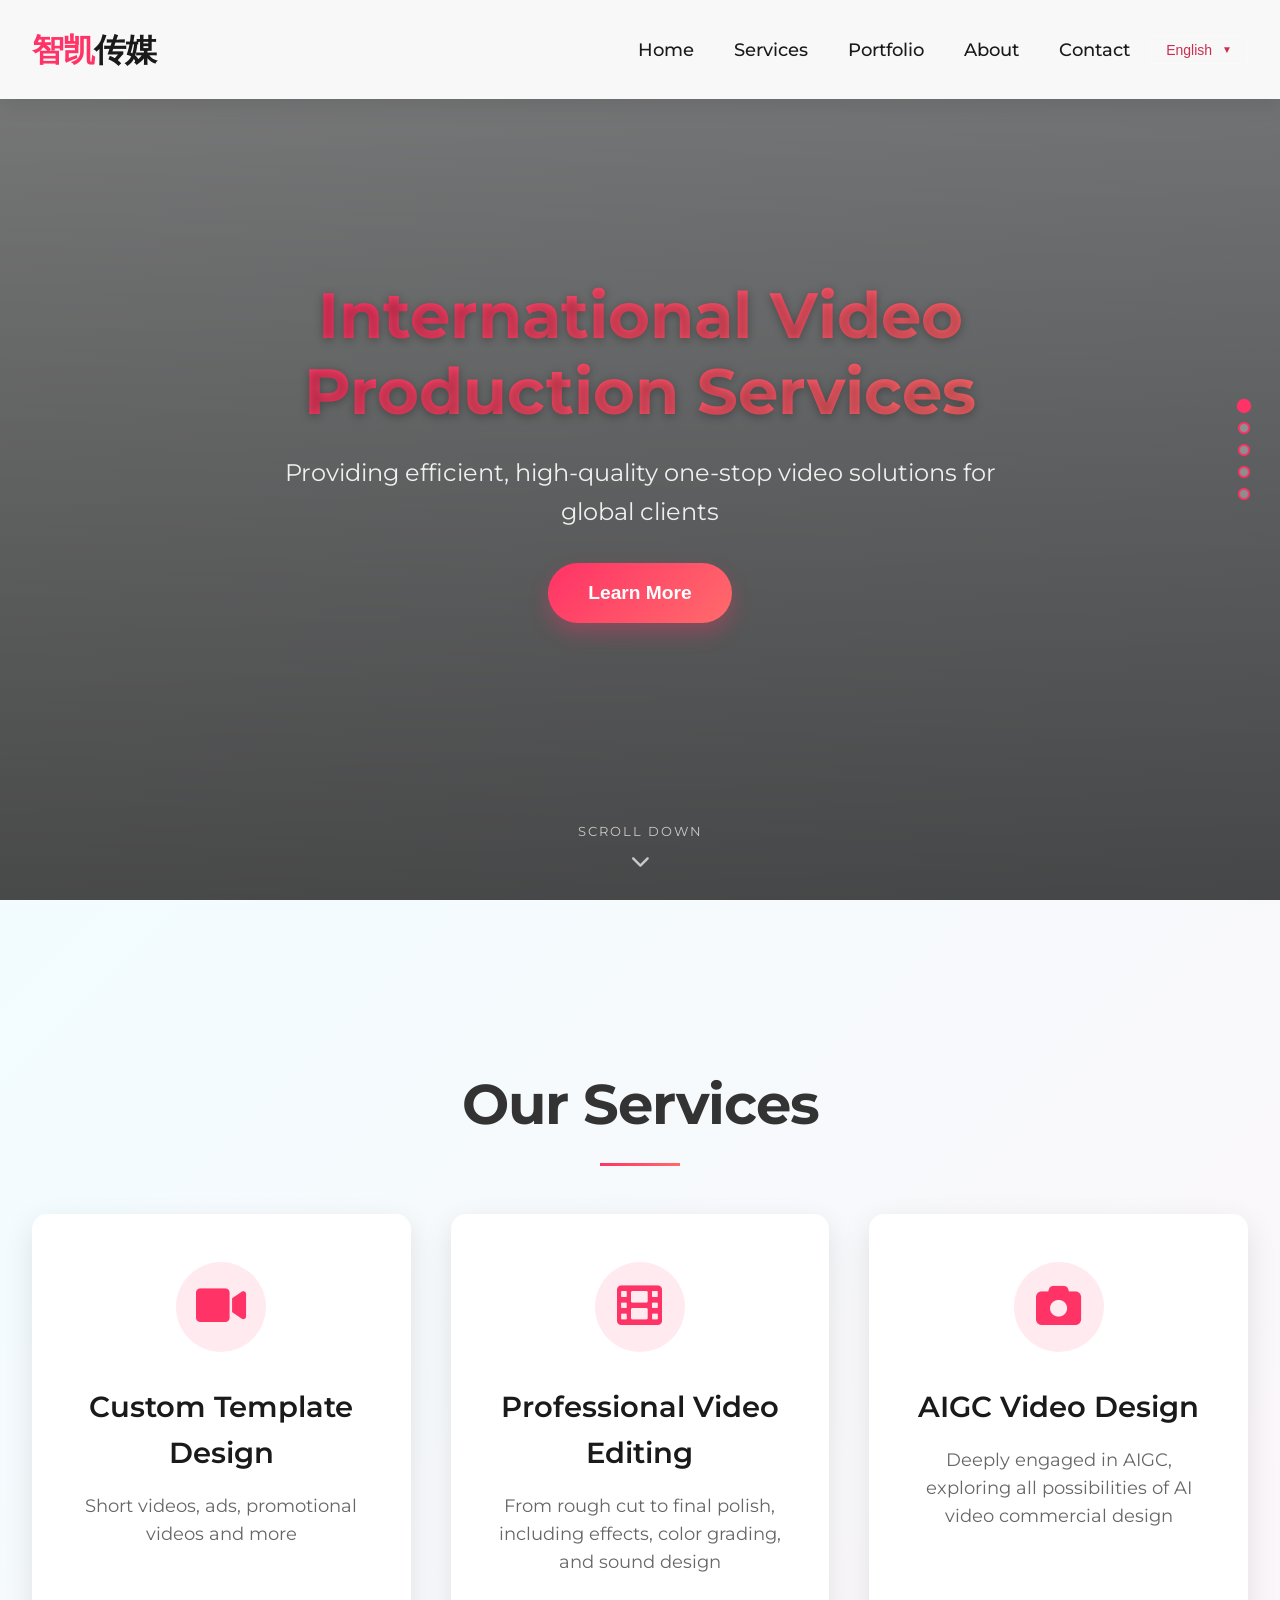
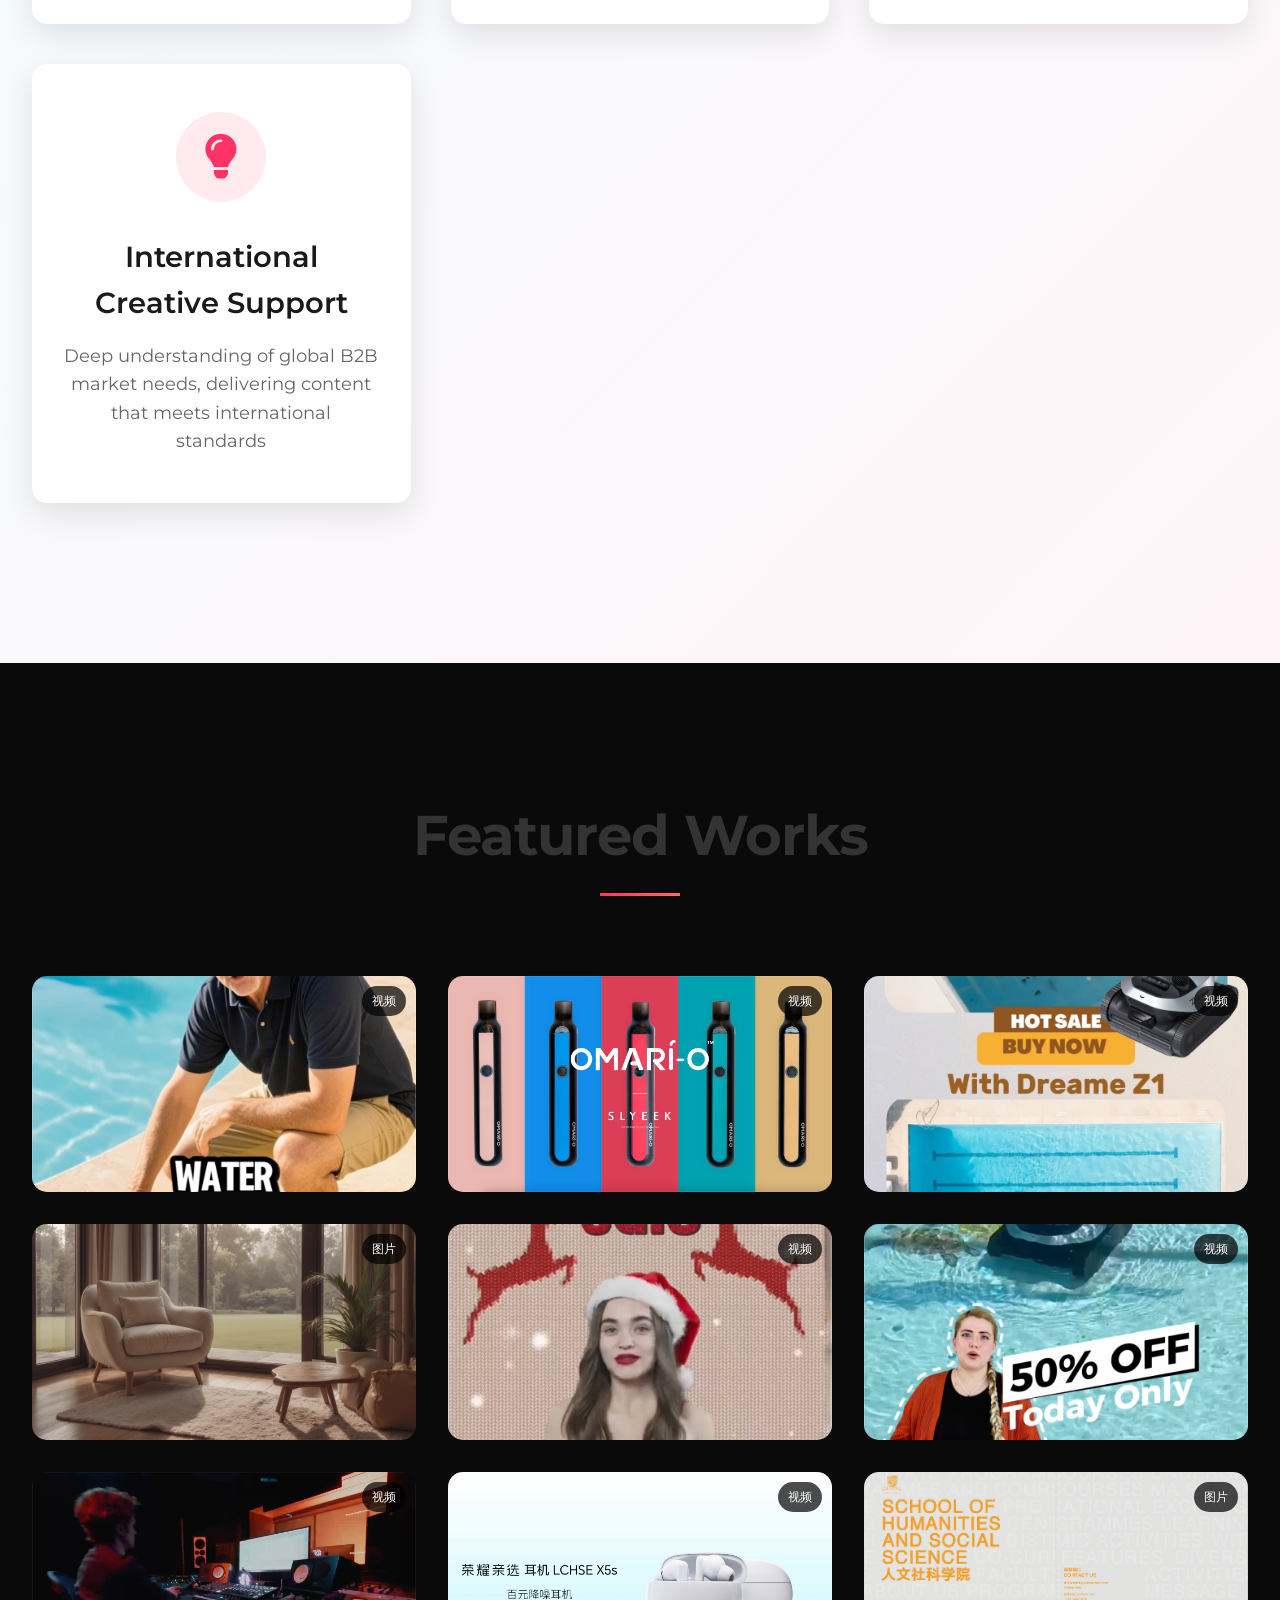
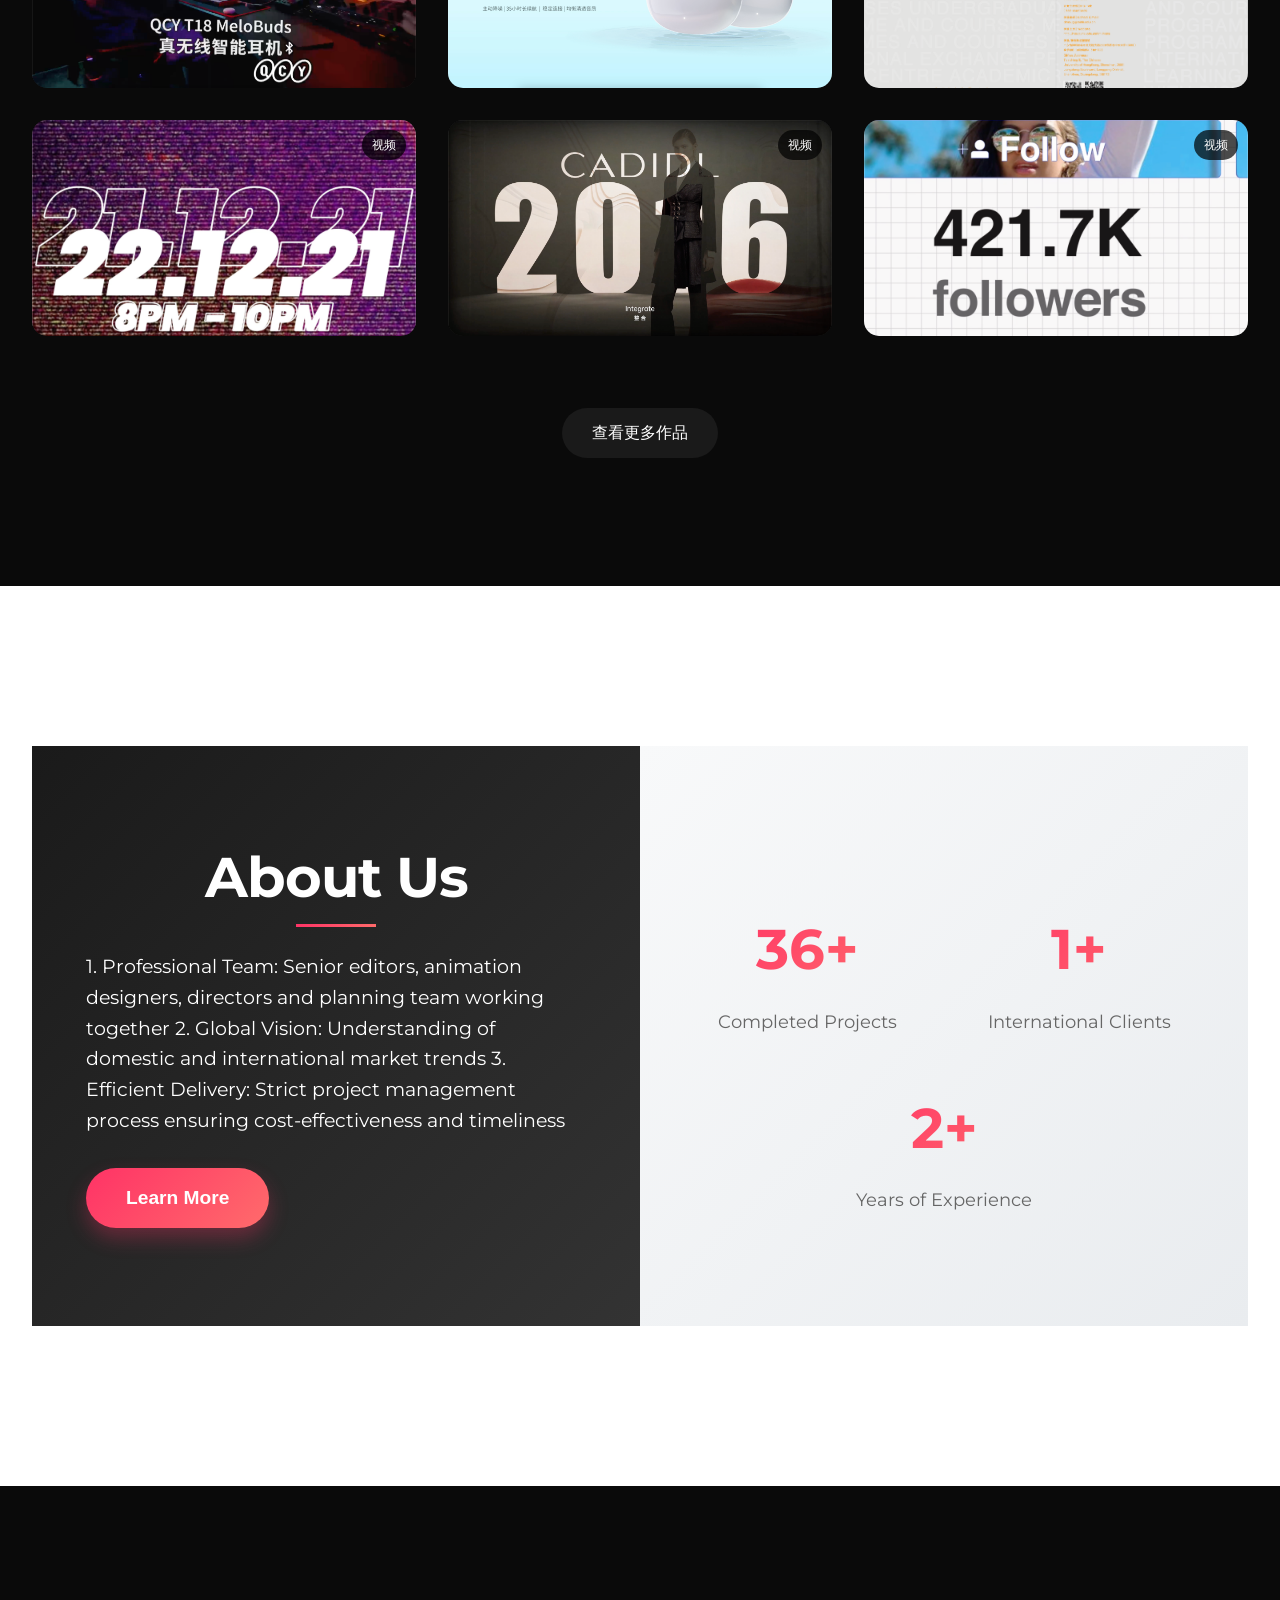
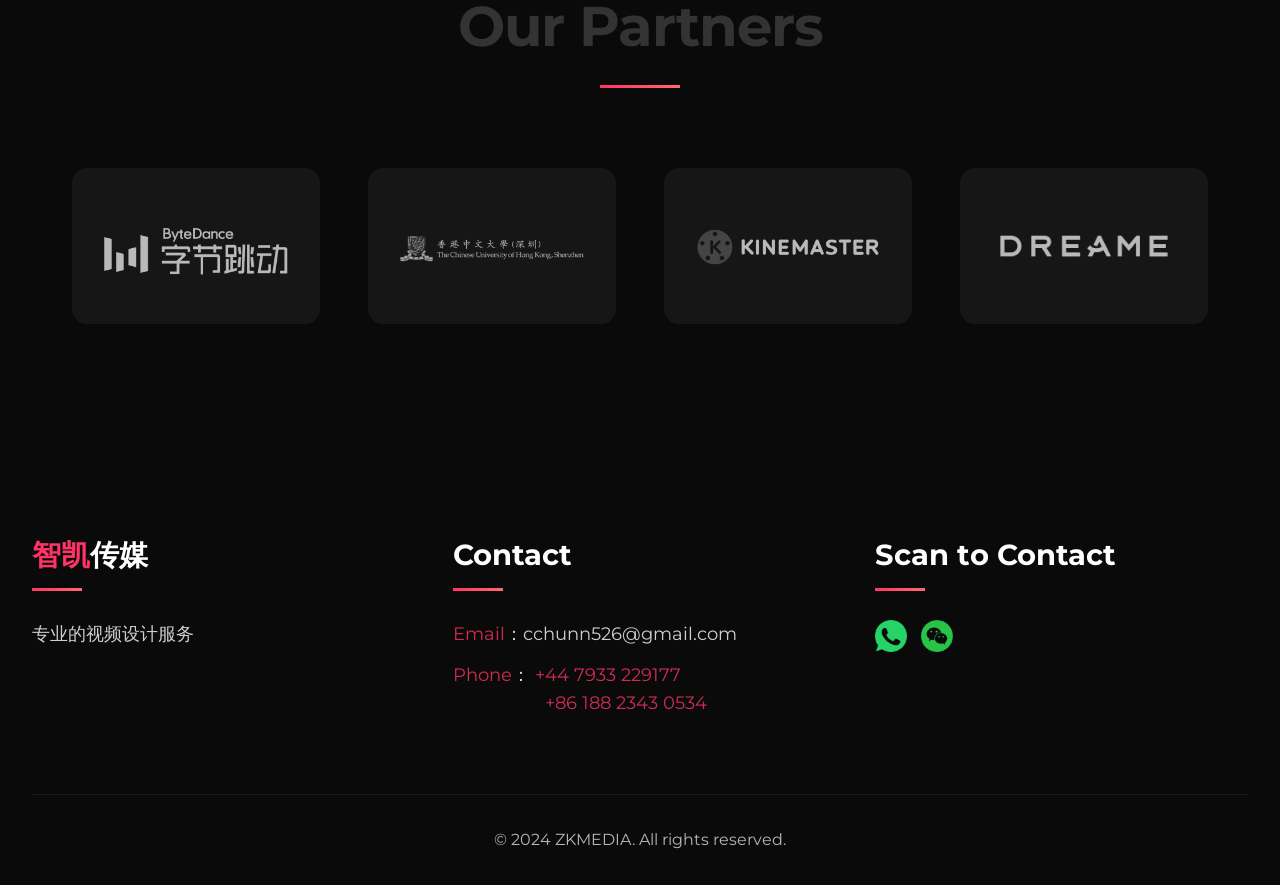
==== commit a23e4735: "up_aigc" ====
--- a/index.html
+++ b/index.html
@@ -129,90 +129,106 @@
             <div class="container">
                 <h2 class="section-title" data-i18n="portfolio.title">精选作品</h2>
                 <div class="portfolio-grid">
-                    <div class="portfolio-item" data-video="videos/portfolio1.mp4">
-                        <img src="images/portfolio1.png" alt="时尚短视频展示-智凯传媒 | Fashion Short Video - ZK Media | 패션 숏폼 영상 - 지카이 미디어 | ファッションショート動画 - 智凱メディア" loading="lazy">
-                        <div class="portfolio-overlay">
-                            <h3 data-i18n="portfolio.items.fashion">时尚短视频展示</h3>
-                            <p data-i18n="portfolio.clickToPlay">点击播放视频</p>
-                        </div>
-                    </div>
-                    <div class="portfolio-item" data-video="videos/portfolio2.mp4">
+                    <!-- 视频作品 -->
+                    <div class="portfolio-item" data-type="video" data-video="videos/portfolio1.mp4">
+                        <img src="images/portfolio1.png" alt="AIGC产品口播-智凯传媒 | AIGC Generated - ZK Media | AIGC 생성 - 지카이 미디어 | AIGC生成 - 智凱メディア" loading="lazy">
+                        <div class="portfolio-type">视频</div>
+                        <div class="portfolio-overlay">
+                            <h3 data-i18n="portfolio.items.aigc">AIGC产品口播</h3>
+                            <p data-i18n="portfolio.clickToPlay">点击播放视频</p>
+                        </div>
+                    </div>
+                    <div class="portfolio-item" data-type="video" data-video="videos/portfolio2.mp4">
                         <img src="images/portfolio2.png" alt="3C产品剪辑后期-智凯传媒 | 3C Product Editing - ZK Media | 3C 제품 편집 - 지카이 미디어 | 3C製品編集 - 智凱メディア" loading="lazy">
+                        <div class="portfolio-type">视频</div>
                         <div class="portfolio-overlay">
                             <h3 data-i18n="portfolio.items.3c">3C产品剪辑后期</h3>
                             <p data-i18n="portfolio.clickToPlay">点击播放视频</p>
                         </div>
                     </div>
-                    <div class="portfolio-item" data-video="videos/portfolio3.mp4">
-                        <img src="images/portfolio3.png" alt="产品宣传片-智凯传媒 | Product Promo - ZK Media | 제품 홍보 영상 - 지카이 미디어 | 製品プロモーション動画 - 智凱メディア" loading="lazy">
-                        <div class="portfolio-overlay">
-                            <h3 data-i18n="portfolio.items.product">产品宣传片</h3>
-                            <p data-i18n="portfolio.clickToPlay">点击播放视频</p>
-                        </div>
-                    </div>
-                    <div class="portfolio-item" data-video="videos/portfolio4.mp4">
-                        <img src="images/portfolio4.png" alt="LOOKBOOK拍摄制作-智凯传媒 | LOOKBOOK Production - ZK Media | LOOKBOOK 제작 - 지카이 미디어 | LOOKBOOK制作 - 智凱メディア" loading="lazy">
-                        <div class="portfolio-overlay">
-                            <h3 data-i18n="portfolio.items.lookbook">LOOKBOOK拍摄制作</h3>
-                            <p data-i18n="portfolio.clickToPlay">点击播放视频</p>
-                        </div>
-                    </div>
-                    <div class="portfolio-item" data-video="videos/portfolio5.mp4">
-                        <img src="images/portfolio5.png" alt="AIGC生成-智凯传媒 | AIGC Generated - ZK Media | AIGC 생성 - 지카이 미디어 | AIGC生成 - 智凱メディア" loading="lazy">
-                        <div class="portfolio-overlay">
-                            <h3 data-i18n="portfolio.items.fresh">AIGC生成</h3>
-                            <p data-i18n="portfolio.clickToPlay">点击播放视频</p>
-                        </div>
-                    </div>
-                    <div class="portfolio-item" data-video="videos/portfolio6.mp4">
+                    <div class="portfolio-item" data-type="video" data-video="videos/portfolio3.mp4">
+                        <img src="images/portfolio3.png" alt="AIGC产品混剪-智凯传媒 | Product Promo - ZK Media | 제품 홍보 영상 - 지카이 미디어 | 製品プロモーション動画 - 智凱メディア" loading="lazy">
+                        <div class="portfolio-type">视频</div>
+                        <div class="portfolio-overlay">
+                            <h3 data-i18n="portfolio.items.aicut">AIGC产品混剪</h3>
+                            <p data-i18n="portfolio.clickToPlay">点击播放视频</p>
+                        </div>
+                    </div>
+                    <div class="portfolio-item" data-type="image" data-full-image="images/portfolio-image1-full.png">
+                        <img src="images/portfolio-image1-cover.png" alt="AI产品展示" loading="lazy">
+                        <div class="portfolio-type">图片</div>
+                        <div class="portfolio-overlay">
+                            <h3>AI产品展示</h3>
+                            <p>点击查看大图</p>
+                        </div>
+                    </div>
+                    <div class="portfolio-item" data-type="video" data-video="videos/portfolio9.mp4">
+                        <img src="images/portfolio9.png" alt="数字人商品简介-智凯传媒 | Digital Human Product Intro - ZK Media | 디지털 휴먼 상품 소개 - 지카이 미디어 | デジタルヒューマン商品紹介 - 智凱メディア" loading="lazy">
+                        <div class="portfolio-type">视频</div>
+                        <div class="portfolio-overlay">
+                            <h3 data-i18n="portfolio.items.digital">数字人商品简介</h3>
+                            <p data-i18n="portfolio.clickToPlay">点击播放视频</p>
+                        </div>
+                    </div>
+                    <div class="portfolio-item" data-type="video" data-video="videos/portfolio5.mp4">
+                        <img src="images/portfolio5.png" alt="数字人原生感口播-智凯传媒 | Fashion Short Video - ZK Media | 패션 숏폼 영상 - 지카이 미디어 | ファッションショート動画 - 智凱メディア" loading="lazy">
+                        <div class="portfolio-type">视频</div>
+                        <div class="portfolio-overlay">
+                            <h3 data-i18n="portfolio.items.fresh">数字人原生感口播</h3>
+                            <p data-i18n="portfolio.clickToPlay">点击播放视频</p>
+                        </div>
+                    </div>
+                    <div class="portfolio-item" data-type="video" data-video="videos/portfolio6.mp4">
                         <img src="images/portfolio6.png" alt="3C产品剪辑后期-智凯传媒 | 3C Product Editing - ZK Media | 3C 제품 편집 - 지카이 미디어 | 3C製品編集 - 智凱メディア" loading="lazy">
+                        <div class="portfolio-type">视频</div>
                         <div class="portfolio-overlay">
                             <h3 data-i18n="portfolio.items.3c">3C产品剪辑后期</h3>
                             <p data-i18n="portfolio.clickToPlay">点击播放视频</p>
                         </div>
                     </div>
-                    <div class="portfolio-item" data-video="videos/portfolio7.mp4">
+                    <div class="portfolio-item" data-type="video" data-video="videos/portfolio7.mp4">
                         <img src="images/portfolio7.png" alt="荣耀耳机-智凯传媒 | Honor Earphones - ZK Media | 아너 이어폰 - 지카이 미디어 | オナーイヤホン - 智凱メディア" loading="lazy">
+                        <div class="portfolio-type">视频</div>
                         <div class="portfolio-overlay">
                             <h3 data-i18n="portfolio.items.honor">荣耀耳机</h3>
                             <p data-i18n="portfolio.clickToPlay">点击播放视频</p>
                         </div>
                     </div>
-                    <div class="portfolio-item" data-video="videos/portfolio8.mp4">
-                        <img src="images/portfolio8.png" alt="潮流预告短视频-智凯传媒 | Trendy Teaser Video - ZK Media | 트렌디 티저 영상 - 지카이 미디어 | トレンディティーザー動画 - 智凱メディア" loading="lazy">
-                        <div class="portfolio-overlay">
-                            <h3 data-i18n="portfolio.items.trend">潮流预告短视频</h3>
-                            <p data-i18n="portfolio.clickToPlay">点击播放视频</p>
-                        </div>
-                    </div>
-                    <div class="portfolio-item" data-video="videos/portfolio9.mp4">
-                        <img src="images/portfolio9.png" alt="数字人商品简介-智凯传媒 | Digital Human Product Intro - ZK Media | 디지털 휴먼 상품 소개 - 지카이 미디어 | デジタルヒューマン商品紹介 - 智凱メディア" loading="lazy">
-                        <div class="portfolio-overlay">
-                            <h3 data-i18n="portfolio.items.digital">数字人商品简介</h3>
-                            <p data-i18n="portfolio.clickToPlay">点击播放视频</p>
-                        </div>
-                    </div>
-                    <div class="portfolio-item" data-video="videos/portfolio10.mp4">
+                    <div class="portfolio-item" data-type="image" data-full-image="images/HSS_Brochure.pdf">
+                        <img src="images/HSS_Brochure.png" alt="画册设计" loading="lazy">
+                        <div class="portfolio-type">图片</div>
+                        <div class="portfolio-overlay">
+                            <h3>画册设计</h3>
+                            <p>点击查看大图</p>
+                        </div>
+                    </div>
+                    <div class="portfolio-item" data-type="video" data-video="videos/portfolio10.mp4">
                         <img src="images/portfolio10.png" alt="潮流直播预告-智凯传媒 | Trendy Live Teaser - ZK Media | 트렌디 라이브 티저 - 지카이 미디어 | トレンディライブティーザー - 智凱メディア" loading="lazy">
+                        <div class="portfolio-type">视频</div>
                         <div class="portfolio-overlay">
                             <h3 data-i18n="portfolio.items.live">潮流直播预告</h3>
                             <p data-i18n="portfolio.clickToPlay">点击播放视频</p>
                         </div>
                     </div>
-                    <div class="portfolio-item" data-video="videos/portfolio11.mp4">
+                    <div class="portfolio-item" data-type="video" data-video="videos/portfolio11.mp4">
                         <img src="images/portfolio11.png" alt="公司品宣-智凯传媒 | Company Promo - ZK Media | 회사 홍보 - 지카이 미디어 | 会社プロモーション - 智凱メディア" loading="lazy">
+                        <div class="portfolio-type">视频</div>
                         <div class="portfolio-overlay">
                             <h3 data-i18n="portfolio.items.company">公司品宣</h3>
                             <p data-i18n="portfolio.clickToPlay">点击播放视频</p>
                         </div>
                     </div>
-                    <div class="portfolio-item" data-video="videos/portfolio12.mp4">
+                    <div class="portfolio-item" data-type="video" data-video="videos/portfolio12.mp4">
                         <img src="images/portfolio12.png" alt="片头片尾设计-智凯传媒 | Intro/Outro Design - ZK Media | 인트로/아웃트로 디자인 - 지카이 미디어 | イントロ・アウトロデザイン - 智凱メディア" loading="lazy">
+                        <div class="portfolio-type">视频</div>
                         <div class="portfolio-overlay">
                             <h3 data-i18n="portfolio.items.intro">片头片尾设计</h3>
                             <p data-i18n="portfolio.clickToPlay">点击播放视频</p>
                         </div>
                     </div>
+                </div>
+                <div class="view-more-container">
+                    <a href="portfolio.html" class="view-more-button" data-i18n="portfolio.viewMore">查看更多作品</a>
                 </div>
             </div>
         </section>
@@ -400,5 +416,20 @@
         updateScanTitle();
     });
     </script>
+
+    <!-- 图片模态框 -->
+    <div class="image-modal">
+        <div class="image-modal-content">
+            <span class="close-image">&times;</span>
+            <div class="image-gallery">
+                <button class="gallery-nav prev-btn">&lt;</button>
+                <div class="gallery-container">
+                    <img id="portfolio-image" src="" alt="作品大图">
+                </div>
+                <button class="gallery-nav next-btn">&gt;</button>
+            </div>
+            <div class="gallery-counter"></div>
+        </div>
+    </div>
 </body>
 </html> 
--- a/styles.css
+++ b/styles.css
@@ -920,192 +920,144 @@
     animation: fadeInUp 0.8s ease 0.2s forwards;
 }
 
-/* 漂浮动画 */
-@keyframes float {
-    0% {
-        transform: translateY(0px) rotate(-5deg);
-    }
-    50% {
-        transform: translateY(-15px) rotate(-3deg);
-    }
-    100% {
-        transform: translateY(0px) rotate(-5deg);
-    }
+/* 漂浮动画参数组 */
+@keyframes float1 {
+    0% { transform: translateY(0px) rotate(-5deg); }
+    50% { transform: translateY(-15px) rotate(-3deg); }
+    100% { transform: translateY(0px) rotate(-5deg); }
 }
 
 @keyframes float2 {
-    0% {
-        transform: translateY(0px) rotate(3deg);
-    }
-    50% {
-        transform: translateY(-20px) rotate(5deg);
-    }
-    100% {
-        transform: translateY(0px) rotate(3deg);
-    }
+    0% { transform: translateY(0px) rotate(3deg); }
+    50% { transform: translateY(-20px) rotate(5deg); }
+    100% { transform: translateY(0px) rotate(3deg); }
 }
 
 @keyframes float3 {
-    0% {
-        transform: translateY(0px) rotate(-2deg);
-    }
-    50% {
-        transform: translateY(-10px) rotate(0deg);
-    }
-    100% {
-        transform: translateY(0px) rotate(-2deg);
-    }
+    0% { transform: translateY(0px) rotate(-2deg); }
+    50% { transform: translateY(-10px) rotate(0deg); }
+    100% { transform: translateY(0px) rotate(-2deg); }
 }
 
 @keyframes float4 {
-    0% {
-        transform: translateY(0px) rotate(4deg);
-    }
-    50% {
-        transform: translateY(-18px) rotate(6deg);
-    }
-    100% {
-        transform: translateY(0px) rotate(4deg);
-    }
-}
+    0% { transform: translateY(0px) rotate(4deg); }
+    50% { transform: translateY(-18px) rotate(6deg); }
+    100% { transform: translateY(0px) rotate(4deg); }
+}
+
 @keyframes float5 {
-    0% {
-        transform: translateY(0px) rotate(3deg);
-    }
-    50% {
-        transform: translateY(-20px) rotate(5deg);
-    }
-    100% {
-        transform: translateY(0px) rotate(3deg);
-    }
+    0% { transform: translateY(0px) rotate(3deg); }
+    50% { transform: translateY(-20px) rotate(5deg); }
+    100% { transform: translateY(0px) rotate(3deg); }
 }
 
 @keyframes float6 {
-    0% {
-        transform: translateY(0px) rotate(-2deg);
-    }
-    50% {
-        transform: translateY(10px) rotate(0deg);
-    }
-    100% {
-        transform: translateY(0px) rotate(-2deg);
-    }
+    0% { transform: translateY(0px) rotate(-2deg); }
+    50% { transform: translateY(10px) rotate(0deg); }
+    100% { transform: translateY(0px) rotate(-2deg); }
 }
 
 @keyframes float7 {
-    0% {
-        transform: translateY(0px) rotate(4deg);
-    }
-    50% {
-        transform: translateY(-18px) rotate(6deg);
-    }
-    100% {
-        transform: translateY(0px) rotate(4deg);
-    }
-}
+    0% { transform: translateY(0px) rotate(4deg); }
+    50% { transform: translateY(-18px) rotate(6deg); }
+    100% { transform: translateY(0px) rotate(4deg); }
+}
+
 @keyframes float8 {
-    0% {
-        transform: translateY(0px) rotate(-5deg);
-    }
-    50% {
-        transform: translateY(-15px) rotate(-3deg);
-    }
-    100% {
-        transform: translateY(0px) rotate(-5deg);
-    }
-}
+    0% { transform: translateY(0px) rotate(-5deg); }
+    50% { transform: translateY(-15px) rotate(-3deg); }
+    100% { transform: translateY(0px) rotate(-5deg); }
+}
+
 @keyframes float9 {
-    0% {
-        transform: translateY(0px) rotate(5deg);
-    }
-    50% {
-        transform: translateY(15px) rotate(3deg);
-    }
-    100% {
-        transform: translateY(0px) rotate(5deg);
-    }
-}
+    0% { transform: translateY(0px) rotate(5deg); }
+    50% { transform: translateY(15px) rotate(3deg); }
+    100% { transform: translateY(0px) rotate(5deg); }
+}
+
 @keyframes float10 {
-    0% {
-        transform: translateY(0px) rotate(4deg);
-    }
-    50% {
-        transform: translateY(-15px) rotate(6deg);
-    }
-    100% {
-        transform: translateY(0px) rotate(4deg);
-    }
-}
+    0% { transform: translateY(0px) rotate(4deg); }
+    50% { transform: translateY(-15px) rotate(6deg); }
+    100% { transform: translateY(0px) rotate(4deg); }
+}
+
 @keyframes float11 {
-    0% {
-        transform: translateY(0px) rotate(-5deg);
-    }
-    50% {
-        transform: translateY(-5px) rotate(-3deg);
-    }
-    100% {
-        transform: translateY(0px) rotate(-5deg);
-    }
-}
+    0% { transform: translateY(0px) rotate(-5deg); }
+    50% { transform: translateY(-5px) rotate(-3deg); }
+    100% { transform: translateY(0px) rotate(-5deg); }
+}
+
 @keyframes float12 {
-    0% {
-        transform: translateY(0px) rotate(5deg);
-    }
-    50% {
-        transform: translateY(-15px) rotate(3deg);
-    }
-    100% {
-        transform: translateY(0px) rotate(5deg);
-    }
-}
-
-.portfolio-item:nth-child(1) {
-    animation: float 6s ease-in-out infinite;
-}
-
-.portfolio-item:nth-child(2) {
-    animation: float2 7s ease-in-out infinite;
-}
-
-.portfolio-item:nth-child(3) {
-    animation: float3 5s ease-in-out infinite;
-}
-
-.portfolio-item:nth-child(4) {
-    animation: float4 8s ease-in-out infinite;
-}
-.portfolio-item:nth-child(5) {
-    animation: float5 7s ease-in-out infinite;
-    transform: rotate(-3deg);
-}
-.portfolio-item:nth-child(6) {
-    animation: float6 6s ease-in-out infinite;
-    transform: rotate(4deg);
-}
-.portfolio-item:nth-child(7) {
-    animation: float7 8s ease-in-out infinite;
-    transform: rotate(-2deg);
-}
-.portfolio-item:nth-child(8) {
-    animation: float8 7s ease-in-out infinite;
-    transform: rotate(3deg);
-}
-.portfolio-item:nth-child(9) {
-    animation: float9 6s ease-in-out infinite;
-    transform: rotate(-4deg);
-}
-.portfolio-item:nth-child(10) {
-    animation: float10 8s ease-in-out infinite;
-    transform: rotate(2deg);
-}
-.portfolio-item:nth-child(11) {
-    animation: float11 7s ease-in-out infinite;
-    transform: rotate(-3deg);
-}
-.portfolio-item:nth-child(12) {
-    animation: float12 6s ease-in-out infinite;
-    transform: rotate(4deg);
-}
+    0% { transform: translateY(0px) rotate(5deg); }
+    50% { transform: translateY(-15px) rotate(3deg); }
+    100% { transform: translateY(0px) rotate(5deg); }
+}
+
+@keyframes float13 {
+    0% { transform: translateY(0px) rotate(-3deg); }
+    50% { transform: translateY(-12px) rotate(-1deg); }
+    100% { transform: translateY(0px) rotate(-3deg); }
+}
+
+@keyframes float14 {
+    0% { transform: translateY(0px) rotate(4deg); }
+    50% { transform: translateY(10px) rotate(2deg); }
+    100% { transform: translateY(0px) rotate(4deg); }
+}
+
+@keyframes float15 {
+    0% { transform: translateY(0px) rotate(-2deg); }
+    50% { transform: translateY(-15px) rotate(0deg); }
+    100% { transform: translateY(0px) rotate(-2deg); }
+}
+
+@keyframes float16 {
+    0% { transform: translateY(0px) rotate(3deg); }
+    50% { transform: translateY(12px) rotate(1deg); }
+    100% { transform: translateY(0px) rotate(3deg); }
+}
+
+/* 应用漂浮动画到所有作品项 */
+.portfolio-item {
+    animation-duration: 6s;
+    animation-timing-function: ease-in-out;
+    animation-iteration-count: infinite;
+}
+
+.portfolio-item:nth-child(16n+1) { animation-name: float1; }
+.portfolio-item:nth-child(16n+2) { animation-name: float2; }
+.portfolio-item:nth-child(16n+3) { animation-name: float3; }
+.portfolio-item:nth-child(16n+4) { animation-name: float4; }
+.portfolio-item:nth-child(16n+5) { animation-name: float5; }
+.portfolio-item:nth-child(16n+6) { animation-name: float6; }
+.portfolio-item:nth-child(16n+7) { animation-name: float7; }
+.portfolio-item:nth-child(16n+8) { animation-name: float8; }
+.portfolio-item:nth-child(16n+9) { animation-name: float9; }
+.portfolio-item:nth-child(16n+10) { animation-name: float10; }
+.portfolio-item:nth-child(16n+11) { animation-name: float11; }
+.portfolio-item:nth-child(16n+12) { animation-name: float12; }
+.portfolio-item:nth-child(16n+13) { animation-name: float13; }
+.portfolio-item:nth-child(16n+14) { animation-name: float14; }
+.portfolio-item:nth-child(16n+15) { animation-name: float15; }
+.portfolio-item:nth-child(16n+16) { animation-name: float16; }
+
+/* 为每个作品项添加初始旋转角度 */
+.portfolio-item:nth-child(16n+1) { transform: rotate(-5deg); }
+.portfolio-item:nth-child(16n+2) { transform: rotate(3deg); }
+.portfolio-item:nth-child(16n+3) { transform: rotate(-2deg); }
+.portfolio-item:nth-child(16n+4) { transform: rotate(4deg); }
+.portfolio-item:nth-child(16n+5) { transform: rotate(3deg); }
+.portfolio-item:nth-child(16n+6) { transform: rotate(-2deg); }
+.portfolio-item:nth-child(16n+7) { transform: rotate(4deg); }
+.portfolio-item:nth-child(16n+8) { transform: rotate(-5deg); }
+.portfolio-item:nth-child(16n+9) { transform: rotate(5deg); }
+.portfolio-item:nth-child(16n+10) { transform: rotate(4deg); }
+.portfolio-item:nth-child(16n+11) { transform: rotate(-5deg); }
+.portfolio-item:nth-child(16n+12) { transform: rotate(5deg); }
+.portfolio-item:nth-child(16n+13) { transform: rotate(-3deg); }
+.portfolio-item:nth-child(16n+14) { transform: rotate(4deg); }
+.portfolio-item:nth-child(16n+15) { transform: rotate(-2deg); }
+.portfolio-item:nth-child(16n+16) { transform: rotate(3deg); }
 
 /* 鼠标悬停效果 */
 .hover-lift {
@@ -1686,4 +1638,191 @@
     .lang-dropdown a:hover {
         background-color: rgba(255,255,255,0.1);
     }
+}
+
+/* 查看更多按钮样式 */
+.view-more-container {
+    text-align: center;
+    margin-top: 40px;
+}
+
+.view-more-button {
+    display: inline-block;
+    padding: 12px 30px;
+    background: var(--primary-color);
+    color: white;
+    text-decoration: none;
+    border-radius: 25px;
+    font-size: 16px;
+    transition: all 0.3s ease;
+}
+
+.view-more-button:hover {
+    transform: translateY(-2px);
+    box-shadow: 0 5px 15px rgba(0, 0, 0, 0.2);
+}
+
+/* 作品类型标签 */
+.portfolio-type {
+    position: absolute;
+    top: 10px;
+    right: 10px;
+    background: rgba(0, 0, 0, 0.7);
+    color: white;
+    padding: 5px 10px;
+    border-radius: 15px;
+    font-size: 12px;
+}
+
+/* 图片模态框样式 */
+.image-modal {
+    display: none;
+    position: fixed;
+    top: 0;
+    left: 0;
+    width: 100%;
+    height: 100%;
+    background: rgba(0, 0, 0, 0.9);
+    z-index: 1000;
+}
+
+.image-modal-content {
+    position: relative;
+    max-width: 90vw;
+    max-height: 90vh;
+    margin: auto;
+    display: flex;
+    align-items: center;
+    justify-content: center;
+}
+
+.image-modal-content img {
+    max-width: 100%;
+    max-height: 90vh;
+    object-fit: contain;
+}
+
+.close-image {
+    position: absolute;
+    top: 10px;
+    right: 20px;
+    color: white;
+    font-size: 2rem;
+    cursor: pointer;
+    z-index: 1001;
+}
+
+.image-gallery {
+    position: relative;
+    display: flex;
+    align-items: center;
+    justify-content: center;
+    width: 100%;
+    height: 100%;
+}
+
+.gallery-container {
+    width: 100%;
+    height: 100%;
+    display: flex;
+    align-items: center;
+    justify-content: center;
+}
+
+.gallery-nav {
+    position: absolute;
+    top: 50%;
+    transform: translateY(-50%);
+    background: rgba(0, 0, 0, 0.5);
+    color: white;
+    border: none;
+    padding: 15px 10px;
+    cursor: pointer;
+    font-size: 20px;
+    z-index: 1001;
+    transition: background 0.3s;
+}
+
+.gallery-nav:hover {
+    background: rgba(0, 0, 0, 0.8);
+}
+
+.prev-btn {
+    left: 10px;
+}
+
+.next-btn {
+    right: 10px;
+}
+
+.gallery-counter {
+    position: absolute;
+    bottom: 20px;
+    left: 50%;
+    transform: translateX(-50%);
+    color: white;
+    background: rgba(0, 0, 0, 0.5);
+    padding: 5px 15px;
+    border-radius: 15px;
+    font-size: 14px;
+}
+
+/* 为第13个及以后的作品添加动画效果 */
+@keyframes float13 {
+    0% {
+        transform: translateY(0px) rotate(-3deg);
+    }
+    50% {
+        transform: translateY(-12px) rotate(-1deg);
+    }
+    100% {
+        transform: translateY(0px) rotate(-3deg);
+    }
+}
+
+@keyframes float14 {
+    0% {
+        transform: translateY(0px) rotate(4deg);
+    }
+    50% {
+        transform: translateY(10px) rotate(2deg);
+    }
+    100% {
+        transform: translateY(0px) rotate(4deg);
+    }
+}
+
+@keyframes float15 {
+    0% {
+        transform: translateY(0px) rotate(-2deg);
+    }
+    50% {
+        transform: translateY(-15px) rotate(0deg);
+    }
+    100% {
+        transform: translateY(0px) rotate(-2deg);
+    }
+}
+
+.portfolio-item:nth-child(13) {
+    animation: float13 7s ease-in-out infinite;
+    transform: rotate(-3deg);
+}
+
+.portfolio-item:nth-child(14) {
+    animation: float14 6s ease-in-out infinite;
+    transform: rotate(4deg);
+}
+
+.portfolio-item:nth-child(15) {
+    animation: float15 8s ease-in-out infinite;
+    transform: rotate(-2deg);
+}
+
+/* 响应式调整 */
+@media (max-width: 768px) {
+    .view-more-button {
+        padding: 10px 25px;
+        font-size: 14px;
+    }
 } 
--- a/styles.css
+++ b/styles.css
@@ -920,192 +920,144 @@
     animation: fadeInUp 0.8s ease 0.2s forwards;
 }
 
-/* 漂浮动画 */
-@keyframes float {
-    0% {
-        transform: translateY(0px) rotate(-5deg);
-    }
-    50% {
-        transform: translateY(-15px) rotate(-3deg);
-    }
-    100% {
-        transform: translateY(0px) rotate(-5deg);
-    }
+/* 漂浮动画参数组 */
+@keyframes float1 {
+    0% { transform: translateY(0px) rotate(-5deg); }
+    50% { transform: translateY(-15px) rotate(-3deg); }
+    100% { transform: translateY(0px) rotate(-5deg); }
 }
 
 @keyframes float2 {
-    0% {
-        transform: translateY(0px) rotate(3deg);
-    }
-    50% {
-        transform: translateY(-20px) rotate(5deg);
-    }
-    100% {
-        transform: translateY(0px) rotate(3deg);
-    }
+    0% { transform: translateY(0px) rotate(3deg); }
+    50% { transform: translateY(-20px) rotate(5deg); }
+    100% { transform: translateY(0px) rotate(3deg); }
 }
 
 @keyframes float3 {
-    0% {
-        transform: translateY(0px) rotate(-2deg);
-    }
-    50% {
-        transform: translateY(-10px) rotate(0deg);
-    }
-    100% {
-        transform: translateY(0px) rotate(-2deg);
-    }
+    0% { transform: translateY(0px) rotate(-2deg); }
+    50% { transform: translateY(-10px) rotate(0deg); }
+    100% { transform: translateY(0px) rotate(-2deg); }
 }
 
 @keyframes float4 {
-    0% {
-        transform: translateY(0px) rotate(4deg);
-    }
-    50% {
-        transform: translateY(-18px) rotate(6deg);
-    }
-    100% {
-        transform: translateY(0px) rotate(4deg);
-    }
-}
+    0% { transform: translateY(0px) rotate(4deg); }
+    50% { transform: translateY(-18px) rotate(6deg); }
+    100% { transform: translateY(0px) rotate(4deg); }
+}
+
 @keyframes float5 {
-    0% {
-        transform: translateY(0px) rotate(3deg);
-    }
-    50% {
-        transform: translateY(-20px) rotate(5deg);
-    }
-    100% {
-        transform: translateY(0px) rotate(3deg);
-    }
+    0% { transform: translateY(0px) rotate(3deg); }
+    50% { transform: translateY(-20px) rotate(5deg); }
+    100% { transform: translateY(0px) rotate(3deg); }
 }
 
 @keyframes float6 {
-    0% {
-        transform: translateY(0px) rotate(-2deg);
-    }
-    50% {
-        transform: translateY(10px) rotate(0deg);
-    }
-    100% {
-        transform: translateY(0px) rotate(-2deg);
-    }
+    0% { transform: translateY(0px) rotate(-2deg); }
+    50% { transform: translateY(10px) rotate(0deg); }
+    100% { transform: translateY(0px) rotate(-2deg); }
 }
 
 @keyframes float7 {
-    0% {
-        transform: translateY(0px) rotate(4deg);
-    }
-    50% {
-        transform: translateY(-18px) rotate(6deg);
-    }
-    100% {
-        transform: translateY(0px) rotate(4deg);
-    }
-}
+    0% { transform: translateY(0px) rotate(4deg); }
+    50% { transform: translateY(-18px) rotate(6deg); }
+    100% { transform: translateY(0px) rotate(4deg); }
+}
+
 @keyframes float8 {
-    0% {
-        transform: translateY(0px) rotate(-5deg);
-    }
-    50% {
-        transform: translateY(-15px) rotate(-3deg);
-    }
-    100% {
-        transform: translateY(0px) rotate(-5deg);
-    }
-}
+    0% { transform: translateY(0px) rotate(-5deg); }
+    50% { transform: translateY(-15px) rotate(-3deg); }
+    100% { transform: translateY(0px) rotate(-5deg); }
+}
+
 @keyframes float9 {
-    0% {
-        transform: translateY(0px) rotate(5deg);
-    }
-    50% {
-        transform: translateY(15px) rotate(3deg);
-    }
-    100% {
-        transform: translateY(0px) rotate(5deg);
-    }
-}
+    0% { transform: translateY(0px) rotate(5deg); }
+    50% { transform: translateY(15px) rotate(3deg); }
+    100% { transform: translateY(0px) rotate(5deg); }
+}
+
 @keyframes float10 {
-    0% {
-        transform: translateY(0px) rotate(4deg);
-    }
-    50% {
-        transform: translateY(-15px) rotate(6deg);
-    }
-    100% {
-        transform: translateY(0px) rotate(4deg);
-    }
-}
+    0% { transform: translateY(0px) rotate(4deg); }
+    50% { transform: translateY(-15px) rotate(6deg); }
+    100% { transform: translateY(0px) rotate(4deg); }
+}
+
 @keyframes float11 {
-    0% {
-        transform: translateY(0px) rotate(-5deg);
-    }
-    50% {
-        transform: translateY(-5px) rotate(-3deg);
-    }
-    100% {
-        transform: translateY(0px) rotate(-5deg);
-    }
-}
+    0% { transform: translateY(0px) rotate(-5deg); }
+    50% { transform: translateY(-5px) rotate(-3deg); }
+    100% { transform: translateY(0px) rotate(-5deg); }
+}
+
 @keyframes float12 {
-    0% {
-        transform: translateY(0px) rotate(5deg);
-    }
-    50% {
-        transform: translateY(-15px) rotate(3deg);
-    }
-    100% {
-        transform: translateY(0px) rotate(5deg);
-    }
-}
-
-.portfolio-item:nth-child(1) {
-    animation: float 6s ease-in-out infinite;
-}
-
-.portfolio-item:nth-child(2) {
-    animation: float2 7s ease-in-out infinite;
-}
-
-.portfolio-item:nth-child(3) {
-    animation: float3 5s ease-in-out infinite;
-}
-
-.portfolio-item:nth-child(4) {
-    animation: float4 8s ease-in-out infinite;
-}
-.portfolio-item:nth-child(5) {
-    animation: float5 7s ease-in-out infinite;
-    transform: rotate(-3deg);
-}
-.portfolio-item:nth-child(6) {
-    animation: float6 6s ease-in-out infinite;
-    transform: rotate(4deg);
-}
-.portfolio-item:nth-child(7) {
-    animation: float7 8s ease-in-out infinite;
-    transform: rotate(-2deg);
-}
-.portfolio-item:nth-child(8) {
-    animation: float8 7s ease-in-out infinite;
-    transform: rotate(3deg);
-}
-.portfolio-item:nth-child(9) {
-    animation: float9 6s ease-in-out infinite;
-    transform: rotate(-4deg);
-}
-.portfolio-item:nth-child(10) {
-    animation: float10 8s ease-in-out infinite;
-    transform: rotate(2deg);
-}
-.portfolio-item:nth-child(11) {
-    animation: float11 7s ease-in-out infinite;
-    transform: rotate(-3deg);
-}
-.portfolio-item:nth-child(12) {
-    animation: float12 6s ease-in-out infinite;
-    transform: rotate(4deg);
-}
+    0% { transform: translateY(0px) rotate(5deg); }
+    50% { transform: translateY(-15px) rotate(3deg); }
+    100% { transform: translateY(0px) rotate(5deg); }
+}
+
+@keyframes float13 {
+    0% { transform: translateY(0px) rotate(-3deg); }
+    50% { transform: translateY(-12px) rotate(-1deg); }
+    100% { transform: translateY(0px) rotate(-3deg); }
+}
+
+@keyframes float14 {
+    0% { transform: translateY(0px) rotate(4deg); }
+    50% { transform: translateY(10px) rotate(2deg); }
+    100% { transform: translateY(0px) rotate(4deg); }
+}
+
+@keyframes float15 {
+    0% { transform: translateY(0px) rotate(-2deg); }
+    50% { transform: translateY(-15px) rotate(0deg); }
+    100% { transform: translateY(0px) rotate(-2deg); }
+}
+
+@keyframes float16 {
+    0% { transform: translateY(0px) rotate(3deg); }
+    50% { transform: translateY(12px) rotate(1deg); }
+    100% { transform: translateY(0px) rotate(3deg); }
+}
+
+/* 应用漂浮动画到所有作品项 */
+.portfolio-item {
+    animation-duration: 6s;
+    animation-timing-function: ease-in-out;
+    animation-iteration-count: infinite;
+}
+
+.portfolio-item:nth-child(16n+1) { animation-name: float1; }
+.portfolio-item:nth-child(16n+2) { animation-name: float2; }
+.portfolio-item:nth-child(16n+3) { animation-name: float3; }
+.portfolio-item:nth-child(16n+4) { animation-name: float4; }
+.portfolio-item:nth-child(16n+5) { animation-name: float5; }
+.portfolio-item:nth-child(16n+6) { animation-name: float6; }
+.portfolio-item:nth-child(16n+7) { animation-name: float7; }
+.portfolio-item:nth-child(16n+8) { animation-name: float8; }
+.portfolio-item:nth-child(16n+9) { animation-name: float9; }
+.portfolio-item:nth-child(16n+10) { animation-name: float10; }
+.portfolio-item:nth-child(16n+11) { animation-name: float11; }
+.portfolio-item:nth-child(16n+12) { animation-name: float12; }
+.portfolio-item:nth-child(16n+13) { animation-name: float13; }
+.portfolio-item:nth-child(16n+14) { animation-name: float14; }
+.portfolio-item:nth-child(16n+15) { animation-name: float15; }
+.portfolio-item:nth-child(16n+16) { animation-name: float16; }
+
+/* 为每个作品项添加初始旋转角度 */
+.portfolio-item:nth-child(16n+1) { transform: rotate(-5deg); }
+.portfolio-item:nth-child(16n+2) { transform: rotate(3deg); }
+.portfolio-item:nth-child(16n+3) { transform: rotate(-2deg); }
+.portfolio-item:nth-child(16n+4) { transform: rotate(4deg); }
+.portfolio-item:nth-child(16n+5) { transform: rotate(3deg); }
+.portfolio-item:nth-child(16n+6) { transform: rotate(-2deg); }
+.portfolio-item:nth-child(16n+7) { transform: rotate(4deg); }
+.portfolio-item:nth-child(16n+8) { transform: rotate(-5deg); }
+.portfolio-item:nth-child(16n+9) { transform: rotate(5deg); }
+.portfolio-item:nth-child(16n+10) { transform: rotate(4deg); }
+.portfolio-item:nth-child(16n+11) { transform: rotate(-5deg); }
+.portfolio-item:nth-child(16n+12) { transform: rotate(5deg); }
+.portfolio-item:nth-child(16n+13) { transform: rotate(-3deg); }
+.portfolio-item:nth-child(16n+14) { transform: rotate(4deg); }
+.portfolio-item:nth-child(16n+15) { transform: rotate(-2deg); }
+.portfolio-item:nth-child(16n+16) { transform: rotate(3deg); }
 
 /* 鼠标悬停效果 */
 .hover-lift {
@@ -1686,4 +1638,191 @@
     .lang-dropdown a:hover {
         background-color: rgba(255,255,255,0.1);
     }
+}
+
+/* 查看更多按钮样式 */
+.view-more-container {
+    text-align: center;
+    margin-top: 40px;
+}
+
+.view-more-button {
+    display: inline-block;
+    padding: 12px 30px;
+    background: var(--primary-color);
+    color: white;
+    text-decoration: none;
+    border-radius: 25px;
+    font-size: 16px;
+    transition: all 0.3s ease;
+}
+
+.view-more-button:hover {
+    transform: translateY(-2px);
+    box-shadow: 0 5px 15px rgba(0, 0, 0, 0.2);
+}
+
+/* 作品类型标签 */
+.portfolio-type {
+    position: absolute;
+    top: 10px;
+    right: 10px;
+    background: rgba(0, 0, 0, 0.7);
+    color: white;
+    padding: 5px 10px;
+    border-radius: 15px;
+    font-size: 12px;
+}
+
+/* 图片模态框样式 */
+.image-modal {
+    display: none;
+    position: fixed;
+    top: 0;
+    left: 0;
+    width: 100%;
+    height: 100%;
+    background: rgba(0, 0, 0, 0.9);
+    z-index: 1000;
+}
+
+.image-modal-content {
+    position: relative;
+    max-width: 90vw;
+    max-height: 90vh;
+    margin: auto;
+    display: flex;
+    align-items: center;
+    justify-content: center;
+}
+
+.image-modal-content img {
+    max-width: 100%;
+    max-height: 90vh;
+    object-fit: contain;
+}
+
+.close-image {
+    position: absolute;
+    top: 10px;
+    right: 20px;
+    color: white;
+    font-size: 2rem;
+    cursor: pointer;
+    z-index: 1001;
+}
+
+.image-gallery {
+    position: relative;
+    display: flex;
+    align-items: center;
+    justify-content: center;
+    width: 100%;
+    height: 100%;
+}
+
+.gallery-container {
+    width: 100%;
+    height: 100%;
+    display: flex;
+    align-items: center;
+    justify-content: center;
+}
+
+.gallery-nav {
+    position: absolute;
+    top: 50%;
+    transform: translateY(-50%);
+    background: rgba(0, 0, 0, 0.5);
+    color: white;
+    border: none;
+    padding: 15px 10px;
+    cursor: pointer;
+    font-size: 20px;
+    z-index: 1001;
+    transition: background 0.3s;
+}
+
+.gallery-nav:hover {
+    background: rgba(0, 0, 0, 0.8);
+}
+
+.prev-btn {
+    left: 10px;
+}
+
+.next-btn {
+    right: 10px;
+}
+
+.gallery-counter {
+    position: absolute;
+    bottom: 20px;
+    left: 50%;
+    transform: translateX(-50%);
+    color: white;
+    background: rgba(0, 0, 0, 0.5);
+    padding: 5px 15px;
+    border-radius: 15px;
+    font-size: 14px;
+}
+
+/* 为第13个及以后的作品添加动画效果 */
+@keyframes float13 {
+    0% {
+        transform: translateY(0px) rotate(-3deg);
+    }
+    50% {
+        transform: translateY(-12px) rotate(-1deg);
+    }
+    100% {
+        transform: translateY(0px) rotate(-3deg);
+    }
+}
+
+@keyframes float14 {
+    0% {
+        transform: translateY(0px) rotate(4deg);
+    }
+    50% {
+        transform: translateY(10px) rotate(2deg);
+    }
+    100% {
+        transform: translateY(0px) rotate(4deg);
+    }
+}
+
+@keyframes float15 {
+    0% {
+        transform: translateY(0px) rotate(-2deg);
+    }
+    50% {
+        transform: translateY(-15px) rotate(0deg);
+    }
+    100% {
+        transform: translateY(0px) rotate(-2deg);
+    }
+}
+
+.portfolio-item:nth-child(13) {
+    animation: float13 7s ease-in-out infinite;
+    transform: rotate(-3deg);
+}
+
+.portfolio-item:nth-child(14) {
+    animation: float14 6s ease-in-out infinite;
+    transform: rotate(4deg);
+}
+
+.portfolio-item:nth-child(15) {
+    animation: float15 8s ease-in-out infinite;
+    transform: rotate(-2deg);
+}
+
+/* 响应式调整 */
+@media (max-width: 768px) {
+    .view-more-button {
+        padding: 10px 25px;
+        font-size: 14px;
+    }
 } 
